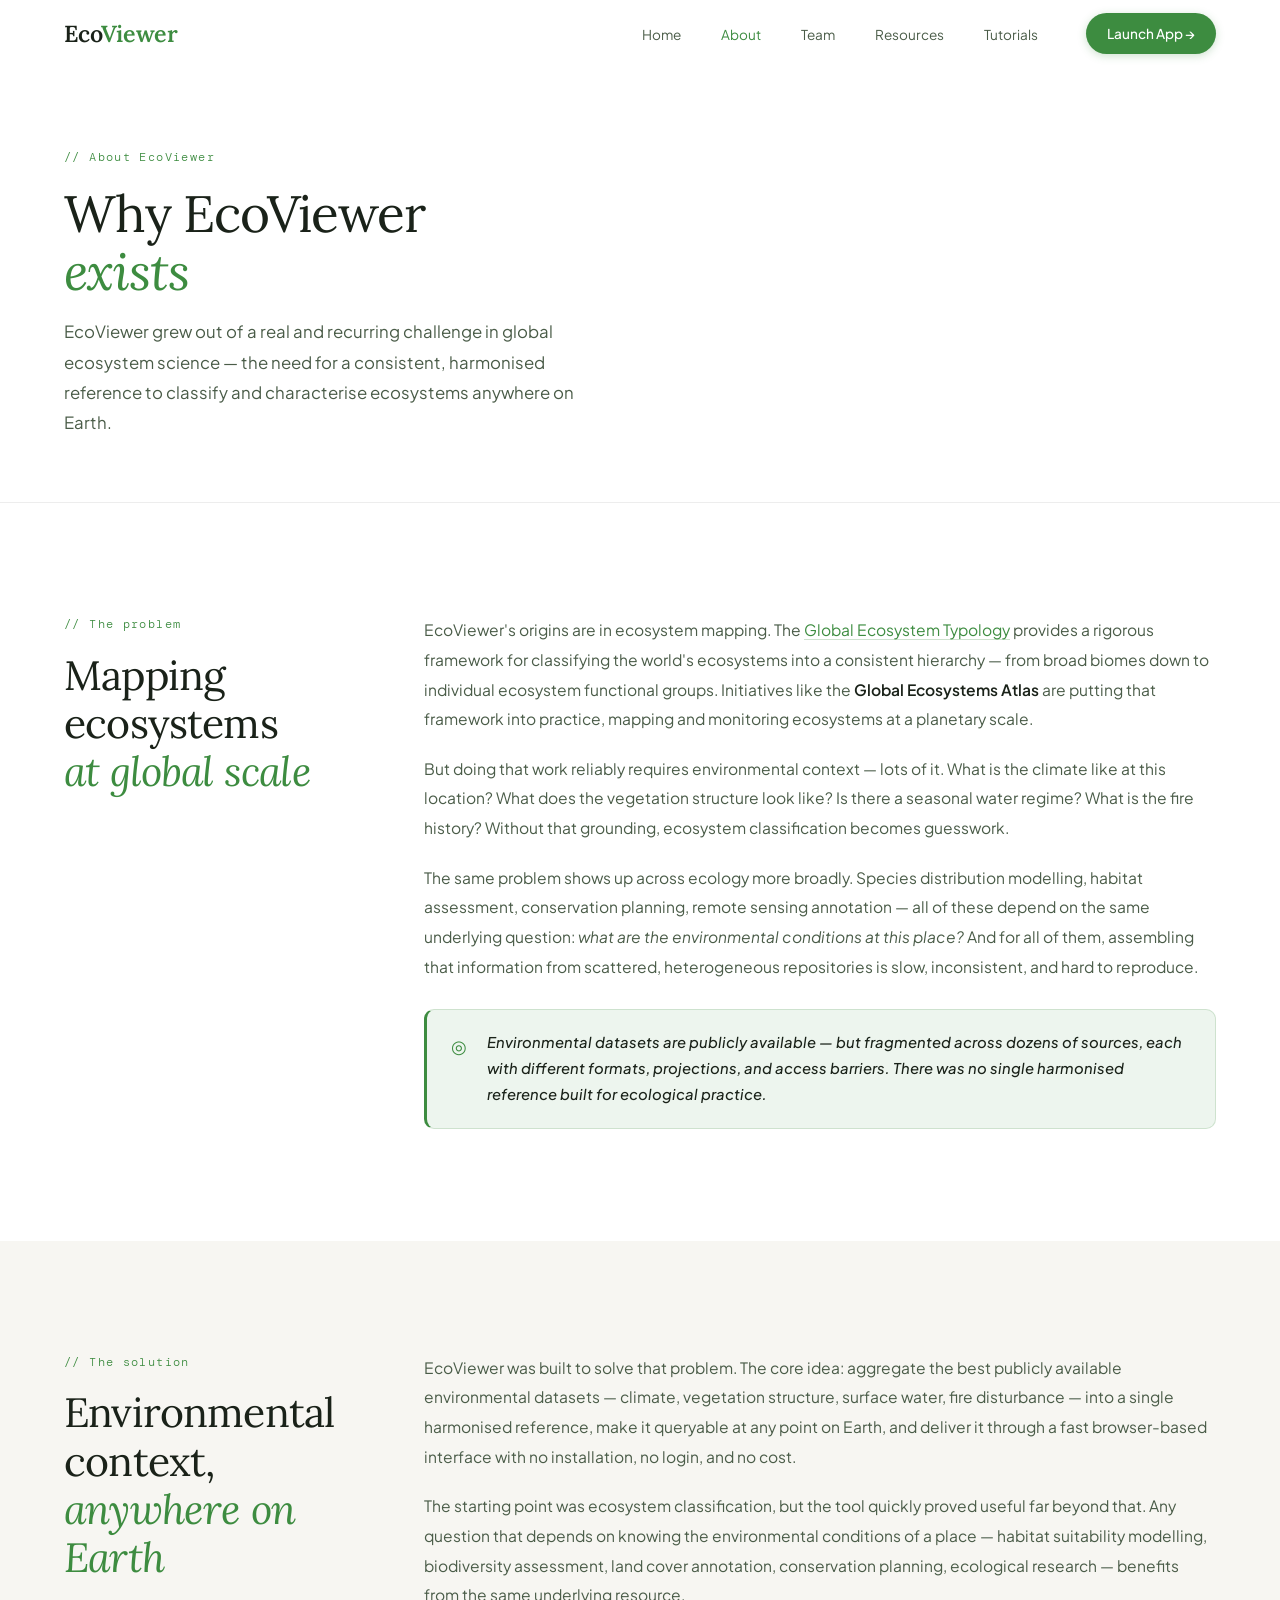
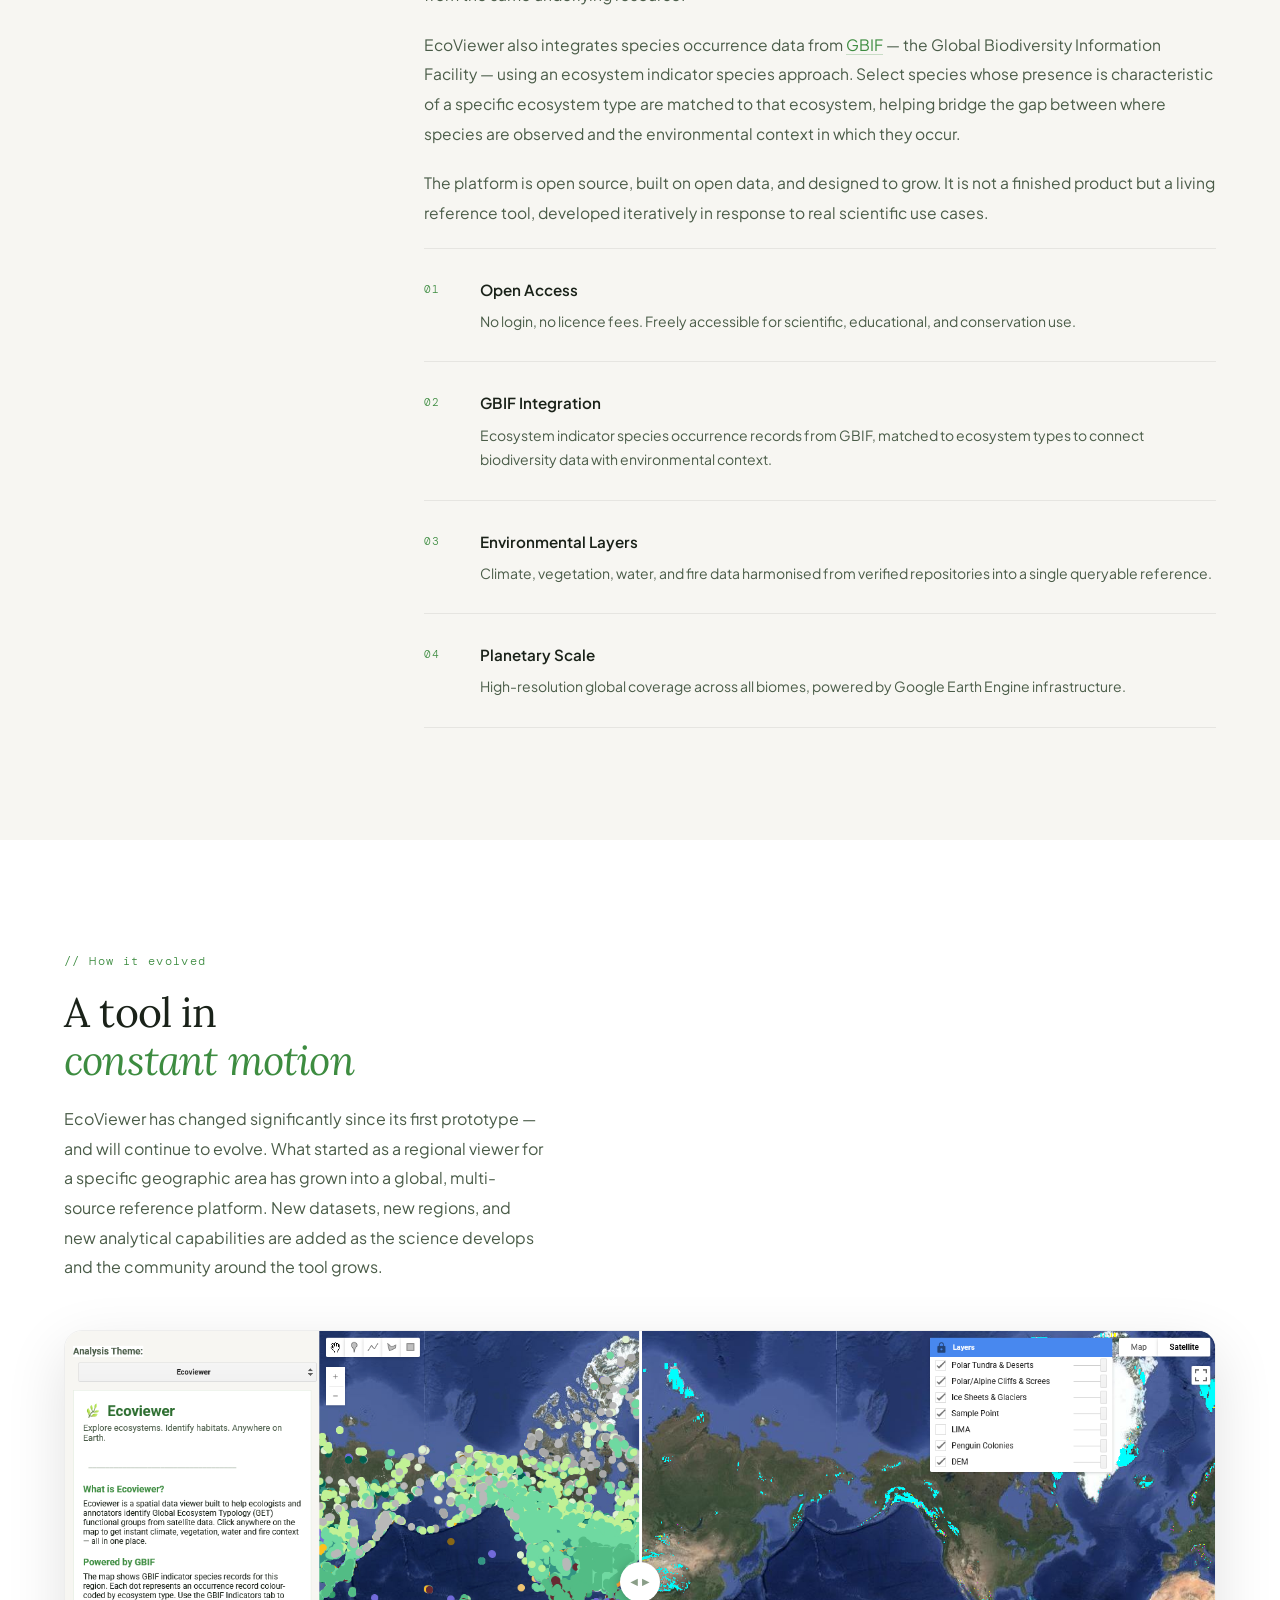
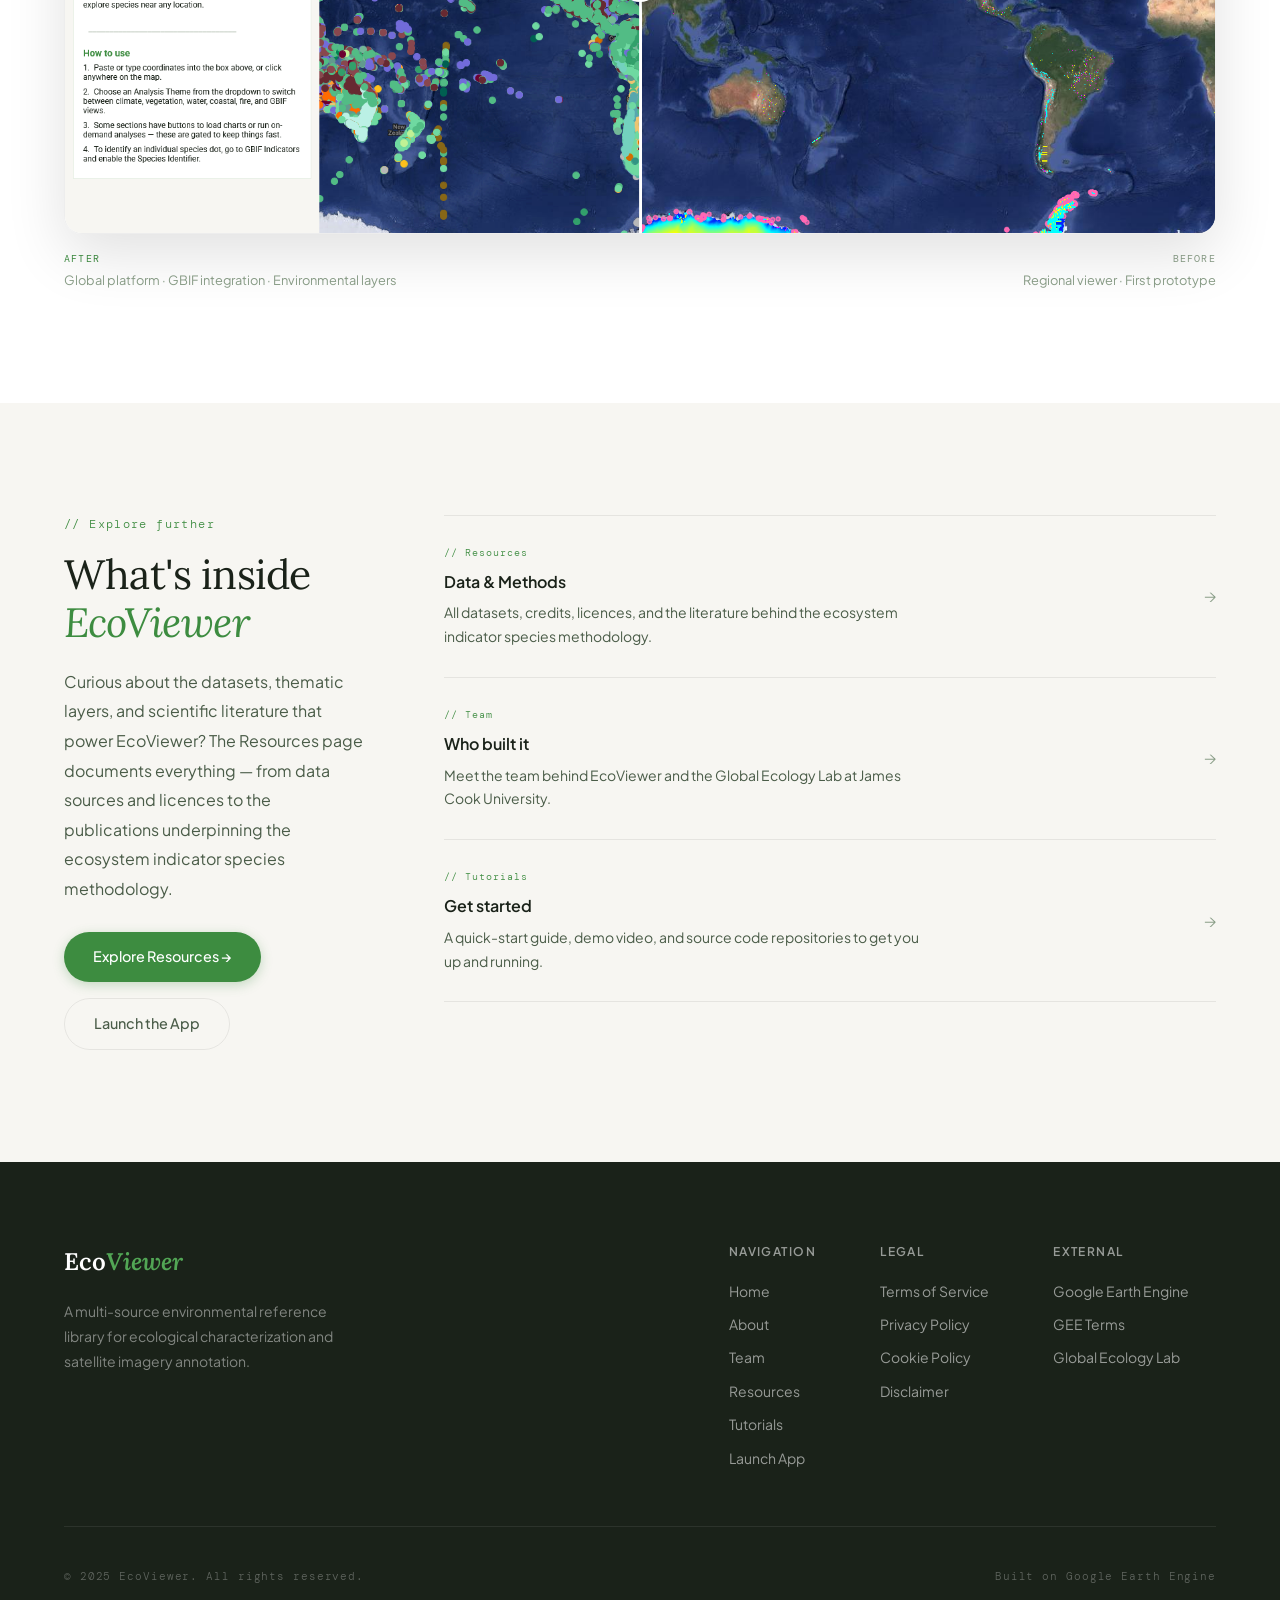
==== about/index.html @ db55b9eb "Website v1" ====
<!DOCTYPE html>
<html lang="en">
<head>
  <meta charset="UTF-8" />
  <meta name="viewport" content="width=device-width, initial-scale=1.0" />
  <title>About — EcoViewer</title>
  <link rel="preconnect" href="https://fonts.googleapis.com" />
  <link rel="preconnect" href="https://fonts.gstatic.com" crossorigin />
  <link href="https://fonts.googleapis.com/css2?family=Plus+Jakarta+Sans:ital,wght@0,300;0,400;0,500;0,600;1,400&family=Lora:ital,wght@0,400;0,600;1,400;1,600&family=DM+Mono:wght@300;400&display=swap" rel="stylesheet" />
  <link rel="stylesheet" href="../style.css" />
</head>
<body>

  <nav class="nav" id="nav">
    <a href="../" class="nav-logo">Eco<span>Viewer</span></a>
    <ul class="nav-links">
      <li><a href="../">Home</a></li>
      <li><a href="../about/" class="active">About</a></li>
      <li><a href="../team/">Team</a></li>
      <li><a href="../resources/">Resources</a></li>
      <li><a href="../tutorials/">Tutorials</a></li>
    </ul>
    <a href="../app/" class="nav-cta">Launch App →</a>
    <button class="nav-burger" id="burger" aria-label="Menu">
      <span></span><span></span><span></span>
    </button>
  </nav>

  <!-- PAGE HERO -->
  <section class="page-hero">
    <div class="page-hero-inner">
      <p class="section-tag">// About EcoViewer</p>
      <h1>Why EcoViewer<br /><em>exists</em></h1>
      <p class="lead">
        EcoViewer grew out of a real and recurring challenge in global ecosystem science —
        the need for a consistent, harmonised reference to classify and characterise
        ecosystems anywhere on Earth.
      </p>
    </div>
  </section>

  <!-- THE PROBLEM -->
  <section class="section about-problem">
    <div class="section-inner">
      <div class="about-side">
        <p class="section-tag">// The problem</p>
        <h2 class="section-title">Mapping ecosystems<br /><em>at global scale</em></h2>
      </div>
      <div class="about-body">
        <p class="about-p">
          EcoViewer's origins are in ecosystem mapping. The <a href="https://global-ecosystems.org/" target="_blank" rel="noopener">Global Ecosystem Typology</a> provides a rigorous framework for classifying the world's ecosystems into a consistent hierarchy — from broad biomes down to individual ecosystem functional groups. Initiatives like the <strong>Global Ecosystems Atlas</strong> are putting that framework into practice, mapping and monitoring ecosystems at a planetary scale.
        </p>
        <p class="about-p">
          But doing that work reliably requires environmental context — lots of it. What is the climate like at this location? What does the vegetation structure look like? Is there a seasonal water regime? What is the fire history? Without that grounding, ecosystem classification becomes guesswork.
        </p>
        <p class="about-p">
          The same problem shows up across ecology more broadly. Species distribution modelling, habitat assessment, conservation planning, remote sensing annotation — all of these depend on the same underlying question: <em>what are the environmental conditions at this place?</em> And for all of them, assembling that information from scattered, heterogeneous repositories is slow, inconsistent, and hard to reproduce.
        </p>
        <div class="about-callout">
          <span class="about-callout-icon">◎</span>
          <p>Environmental datasets are publicly available — but fragmented across dozens of sources, each with different formats, projections, and access barriers. There was no single harmonised reference built for ecological practice.</p>
        </div>
      </div>
    </div>
  </section>

  <!-- THE SOLUTION -->
  <section class="section about-solution">
    <div class="section-inner">
      <div class="about-side">
        <p class="section-tag">// The solution</p>
        <h2 class="section-title">Environmental context,<br /><em>anywhere on Earth</em></h2>
      </div>
      <div class="about-body">
        <p class="about-p">
          EcoViewer was built to solve that problem. The core idea: aggregate the best publicly available environmental datasets — climate, vegetation structure, surface water, fire disturbance — into a single harmonised reference, make it queryable at any point on Earth, and deliver it through a fast browser-based interface with no installation, no login, and no cost.
        </p>
        <p class="about-p">
          The starting point was ecosystem classification, but the tool quickly proved useful far beyond that. Any question that depends on knowing the environmental conditions of a place — habitat suitability modelling, biodiversity assessment, land cover annotation, conservation planning, ecological research — benefits from the same underlying resource.
        </p>
        <p class="about-p">
          EcoViewer also integrates species occurrence data from <a href="https://www.gbif.org/" target="_blank" rel="noopener">GBIF</a> — the Global Biodiversity Information Facility — using an ecosystem indicator species approach. Select species whose presence is characteristic of a specific ecosystem type are matched to that ecosystem, helping bridge the gap between where species are observed and the environmental context in which they occur.
        </p>
        <p class="about-p">
          The platform is open source, built on open data, and designed to grow. It is not a finished product but a living reference tool, developed iteratively in response to real scientific use cases.
        </p>
        <div class="about-pillars">
          <div class="pillar-item">
            <span class="pillar-num">01</span>
            <div>
              <h3>Open Access</h3>
              <p>No login, no licence fees. Freely accessible for scientific, educational, and conservation use.</p>
            </div>
          </div>
          <div class="pillar-item">
            <span class="pillar-num">02</span>
            <div>
              <h3>GBIF Integration</h3>
              <p>Ecosystem indicator species occurrence records from GBIF, matched to ecosystem types to connect biodiversity data with environmental context.</p>
            </div>
          </div>
          <div class="pillar-item">
            <span class="pillar-num">03</span>
            <div>
              <h3>Environmental Layers</h3>
              <p>Climate, vegetation, water, and fire data harmonised from verified repositories into a single queryable reference.</p>
            </div>
          </div>
          <div class="pillar-item">
            <span class="pillar-num">04</span>
            <div>
              <h3>Planetary Scale</h3>
              <p>High-resolution global coverage across all biomes, powered by Google Earth Engine infrastructure.</p>
            </div>
          </div>
        </div>
      </div>
    </div>
  </section>

  <!-- EVOLUTION -->
  <section class="section about-evolution">
    <div class="about-evolution-inner">
      <div class="about-evolution-header">
        <p class="section-tag">// How it evolved</p>
        <h2 class="section-title">A tool in<br /><em>constant motion</em></h2>
        <p class="section-body">
          EcoViewer has changed significantly since its first prototype — and will continue
          to evolve. What started as a regional viewer for a specific geographic area has grown
          into a global, multi-source reference platform. New datasets, new regions, and
          new analytical capabilities are added as the science develops and the community
          around the tool grows.
        </p>
      </div>

      <div class="before-after-wrap">
        <div class="before-after-slider" id="baSlider">
          <!-- AFTER is the base layer (full width, left side) -->
          <div class="ba-after">
            <img src="../img/ecoviewer_after.png" alt="EcoViewer — current version" draggable="false" />
          </div>
          <!-- BEFORE clips from the right -->
          <div class="ba-before" id="baBefore">
            <img src="../img/ecoviewer_before.png" alt="EcoViewer — first prototype" draggable="false" />
          </div>
          <div class="ba-handle" id="baHandle">
            <div class="ba-handle-line"></div>
            <div class="ba-handle-circle">
              <span>◀</span><span>▶</span>
            </div>
            <div class="ba-handle-line"></div>
          </div>
        </div>
        <div class="ba-labels">
          <div class="ba-label ba-label--after">
            <span class="ba-label-tag">After</span>
            <p>Global platform · GBIF integration · Environmental layers</p>
          </div>
          <div class="ba-label ba-label--before">
            <span class="ba-label-tag">Before</span>
            <p>Regional viewer · First prototype</p>
          </div>
        </div>
      </div>
    </div>
  </section>

  <!-- WHAT'S NEXT -->
  <section class="section about-next">
    <div class="about-next-inner">
      <div class="about-next-text">
        <p class="section-tag">// Explore further</p>
        <h2 class="section-title">What's inside<br /><em>EcoViewer</em></h2>
        <p class="section-body">
          Curious about the datasets, thematic layers, and scientific literature that
          power EcoViewer? The Resources page documents everything — from data sources
          and licences to the publications underpinning the ecosystem indicator species methodology.
        </p>
        <div class="about-next-links">
          <a href="../resources/" class="btn-primary">Explore Resources →</a>
          <a href="../app/" class="btn-ghost">Launch the App</a>
        </div>
      </div>
      <div class="about-next-cards">
        <a href="../resources/" class="about-next-card">
          <span class="about-next-card-tag">// Resources</span>
          <h3>Data &amp; Methods</h3>
          <p>All datasets, credits, licences, and the literature behind the ecosystem indicator species methodology.</p>
          <span class="about-next-arrow">→</span>
        </a>
        <a href="../team/" class="about-next-card">
          <span class="about-next-card-tag">// Team</span>
          <h3>Who built it</h3>
          <p>Meet the team behind EcoViewer and the Global Ecology Lab at James Cook University.</p>
          <span class="about-next-arrow">→</span>
        </a>
        <a href="../tutorials/" class="about-next-card">
          <span class="about-next-card-tag">// Tutorials</span>
          <h3>Get started</h3>
          <p>A quick-start guide, demo video, and source code repositories to get you up and running.</p>
          <span class="about-next-arrow">→</span>
        </a>
      </div>
    </div>
  </section>

  <!-- FOOTER -->
  <footer class="footer">
    <div class="footer-top">
      <div class="footer-brand">
        <span class="footer-logo">Eco<em>Viewer</em></span>
        <p>A multi-source environmental reference library for ecological characterization and satellite imagery annotation.</p>
      </div>
      <div class="footer-links">
        <div class="footer-col">
          <h4>Navigation</h4>
          <a href="../">Home</a>
          <a href="../about/">About</a>
          <a href="../team/">Team</a>
          <a href="../resources/">Resources</a>
          <a href="../tutorials/">Tutorials</a>
          <a href="../app/">Launch App</a>
        </div>
        <div class="footer-col">
          <h4>Legal</h4>
          <a href="../legal/terms/">Terms of Service</a>
          <a href="../legal/privacy/">Privacy Policy</a>
          <a href="../legal/cookies/">Cookie Policy</a>
          <a href="../legal/disclaimer/">Disclaimer</a>
        </div>
        <div class="footer-col">
          <h4>External</h4>
          <a href="https://earthengine.google.com" target="_blank" rel="noopener">Google Earth Engine</a>
          <a href="https://earthengine.google.com/terms" target="_blank" rel="noopener">GEE Terms</a>
          <a href="https://www.globalecologylab.org/" target="_blank" rel="noopener">Global Ecology Lab</a>
        </div>
      </div>
    </div>
    <div class="footer-bottom">
      <span>© 2025 EcoViewer. All rights reserved.</span>
      <span class="footer-built">Built on Google Earth Engine</span>
    </div>
  </footer>

  <script src="../main.js"></script>
  <script>
    const slider = document.getElementById('baSlider');
    const before = document.getElementById('baBefore');
    const handle = document.getElementById('baHandle');
    const beforeImg = before.querySelector('img');
    let dragging = false;

    function updateSliderWidth() {
      const w = slider.getBoundingClientRect().width;
      beforeImg.style.width = w + 'px';
    }

    function setPosition(x) {
      const rect = slider.getBoundingClientRect();
      let pct = (x - rect.left) / rect.width;
      pct = Math.max(0.02, Math.min(0.98, pct));
      before.style.left = (pct * 100) + '%';
      before.style.width = ((1 - pct) * 100) + '%';
      handle.style.left = (pct * 100) + '%';
    }

    handle.addEventListener('mousedown', e => { dragging = true; e.preventDefault(); });
    window.addEventListener('mousemove', e => { if (dragging) setPosition(e.clientX); });
    window.addEventListener('mouseup', () => { dragging = false; });

    handle.addEventListener('touchstart', e => { dragging = true; e.preventDefault(); }, { passive: false });
    window.addEventListener('touchmove', e => { if (dragging) setPosition(e.touches[0].clientX); }, { passive: false });
    window.addEventListener('touchend', () => { dragging = false; });

    function init() {
      updateSliderWidth();
      const r = slider.getBoundingClientRect();
      setPosition(r.left + r.width * 0.5);
    }

    window.addEventListener('resize', () => { updateSliderWidth(); });
    window.addEventListener('load', init);
    init();
  </script>
</body>
</html>
---- style.css ----
/* ============================================================
   ECOVIEWER — Light Theme Stylesheet
   ============================================================ */

:root {
  --bg:        #f7f6f2;
  --bg2:       #f0ede6;
  --bg3:       #e8e4db;
  --surface:   #ffffff;
  --border:    rgba(90, 140, 70, 0.14);
  --border2:   rgba(0,0,0,0.07);
  --green:     #3d8c40;
  --green2:    #52a655;
  --green3:    #2d6e30;
  --green-dim: rgba(61, 140, 64, 0.09);
  --text:      #1a2219;
  --text2:     #4a5c48;
  --text3:     #8a9e88;
  --accent:    #c8e6b4;
  --mono:      'DM Mono', monospace;
  --serif:     'Lora', serif;
  --sans:      'Plus Jakarta Sans', sans-serif;
  --radius:    10px;
  --radius-lg: 18px;
  --nav-h:     68px;
  --shadow-sm: 0 2px 10px rgba(0,0,0,0.06);
  --shadow-md: 0 6px 32px rgba(0,0,0,0.09);
  --shadow-lg: 0 20px 60px rgba(0,0,0,0.12);
}

*, *::before, *::after { box-sizing: border-box; margin: 0; padding: 0; }
html { scroll-behavior: smooth; font-size: 16px; }
body {
  background: var(--bg);
  color: var(--text);
  font-family: var(--sans);
  font-weight: 300;
  line-height: 1.7;
  overflow-x: hidden;
}
::-webkit-scrollbar { width: 4px; }
::-webkit-scrollbar-track { background: var(--bg2); }
::-webkit-scrollbar-thumb { background: var(--text3); border-radius: 2px; }

/* ============================================================
   NAV
   ============================================================ */
.nav {
  position: fixed;
  top: 0; left: 0; right: 0;
  height: var(--nav-h);
  display: flex;
  align-items: center;
  padding: 0 4rem;
  gap: 3rem;
  z-index: 100;
  transition: background 0.4s, border-color 0.4s, box-shadow 0.4s;
  border-bottom: 1px solid transparent;
}
.nav.scrolled {
  background: rgba(247, 246, 242, 0.94);
  backdrop-filter: blur(14px);
  border-color: var(--border2);
  box-shadow: var(--shadow-sm);
}
.nav-logo {
  font-family: var(--serif);
  font-size: 1.45rem;
  font-weight: 600;
  color: var(--text);
  text-decoration: none;
  letter-spacing: -0.01em;
  flex-shrink: 0;
}
.nav-logo span { color: var(--green); }
.nav-links {
  display: flex;
  list-style: none;
  gap: 2.5rem;
  margin-left: auto;
}
.nav-links a {
  font-family: var(--sans);
  font-size: 0.85rem;
  font-weight: 400;
  color: var(--text2);
  text-decoration: none;
  transition: color 0.2s;
}
.nav-links a:hover, .nav-links a.active { color: var(--green); }
.nav-cta {
  font-family: var(--sans);
  font-size: 0.85rem;
  font-weight: 500;
  color: #fff;
  background: var(--green);
  padding: 0.55rem 1.3rem;
  border-radius: 100px;
  text-decoration: none;
  transition: background 0.2s, transform 0.2s, box-shadow 0.2s;
  flex-shrink: 0;
  box-shadow: 0 2px 8px rgba(61,140,64,0.25);
}
.nav-cta:hover { background: var(--green3); transform: translateY(-1px); }
.nav-burger { display: none; background: none; border: none; cursor: pointer; flex-direction: column; gap: 5px; }
.nav-burger span { display: block; width: 22px; height: 1.5px; background: var(--text); transition: 0.3s; border-radius: 2px; }

/* ============================================================
   HERO
   ============================================================ */
.hero {
  min-height: 92vh;
  display: flex;
  align-items: center;
  justify-content: center;
  padding: 0 4rem;
  padding-top: var(--nav-h);
  position: relative;
  overflow: hidden;
  background: var(--bg);
}
.hero-bg {
  position: absolute;
  inset: 0;
  pointer-events: none;
  overflow: hidden;
}
.hero-blob {
  position: absolute;
  border-radius: 50%;
  filter: blur(100px);
  opacity: 0.45;
}
.b1 {
  width: 700px; height: 700px;
  top: -150px; right: -150px;
  background: radial-gradient(circle, rgba(168,212,148,0.55) 0%, rgba(61,140,64,0.06) 65%, transparent 100%);
}
.b2 {
  width: 500px; height: 500px;
  bottom: -100px; left: 5%;
  background: radial-gradient(circle, rgba(200,230,180,0.35) 0%, transparent 70%);
}
.hero-content {
  max-width: 820px;
  width: 100%;
  position: relative;
  z-index: 2;
  text-align: center;
  animation: fadeUp 0.9s ease both;
}
.hero-eyebrow {
  font-family: var(--mono);
  font-size: 0.72rem;
  color: var(--green);
  letter-spacing: 0.14em;
  text-transform: uppercase;
  display: flex;
  align-items: center;
  justify-content: center;
  gap: 0.75rem;
  margin-bottom: 1.75rem;
}
.dot {
  width: 7px; height: 7px;
  border-radius: 50%;
  background: var(--green);
  animation: pulse 2s ease-in-out infinite;
}
.hero-title {
  font-family: var(--serif);
  font-size: clamp(3.2rem, 6.5vw, 6.5rem);
  font-weight: 400;
  line-height: 1.08;
  color: var(--text);
  margin-bottom: 1.75rem;
  letter-spacing: -0.03em;
}
.hero-title em {
  font-style: italic;
  color: var(--green);
}
.hero-sub {
  font-size: 1.1rem;
  color: var(--text2);
  font-weight: 400;
  line-height: 1.8;
  max-width: 560px;
  margin: 0 auto 2.5rem;
}
.hero-actions {
  display: flex;
  gap: 1rem;
  flex-wrap: wrap;
  justify-content: center;
}

.hero-scroll {
  position: absolute;
  bottom: 2.5rem;
  left: 4rem;
  font-family: var(--mono);
  font-size: 0.65rem;
  color: var(--text3);
  letter-spacing: 0.15em;
  text-transform: uppercase;
  display: flex;
  align-items: center;
  gap: 1rem;
}
.scroll-line {
  display: block;
  width: 40px;
  height: 1px;
  background: var(--text3);
}

/* ============================================================
   BUTTONS
   ============================================================ */
.btn-primary {
  font-family: var(--sans);
  font-size: 0.9rem;
  font-weight: 500;
  color: #fff;
  background: var(--green);
  padding: 0.8rem 1.8rem;
  border-radius: 100px;
  text-decoration: none;
  transition: background 0.2s, transform 0.2s, box-shadow 0.2s;
  display: inline-block;
  box-shadow: 0 3px 12px rgba(61,140,64,0.28);
}
.btn-primary:hover { background: var(--green3); transform: translateY(-2px); box-shadow: 0 6px 20px rgba(61,140,64,0.35); }
.btn-primary.large { padding: 1rem 2.4rem; font-size: 1rem; }

.btn-ghost {
  font-family: var(--sans);
  font-size: 0.9rem;
  font-weight: 500;
  color: var(--text2);
  background: transparent;
  border: 1.5px solid var(--border2);
  padding: 0.8rem 1.8rem;
  border-radius: 100px;
  text-decoration: none;
  transition: border-color 0.2s, color 0.2s, background 0.2s;
  display: inline-block;
}
.btn-ghost:hover { border-color: var(--green); color: var(--green); background: var(--green-dim); }

.link-arrow {
  font-family: var(--sans);
  font-size: 0.9rem;
  font-weight: 500;
  color: var(--green);
  text-decoration: none;
  display: inline-flex;
  align-items: center;
  gap: 0.4rem;
  margin-top: 1.5rem;
  transition: gap 0.2s;
}
.link-arrow:hover { gap: 0.7rem; }

/* ============================================================
   STATS BAR
   ============================================================ */
.stats-bar {
  display: flex;
  align-items: center;
  justify-content: center;
  border-top: 1px solid var(--border2);
  border-bottom: 1px solid var(--border2);
  background: var(--surface);
  padding: 2rem 4rem;
  flex-wrap: wrap;
  box-shadow: var(--shadow-sm);
}
.stat {
  display: flex;
  flex-direction: column;
  align-items: center;
  padding: 0 4rem;
  gap: 0.25rem;
}
.stat-num {
  font-family: var(--serif);
  font-size: 1.85rem;
  font-weight: 600;
  color: var(--green);
  line-height: 1;
}
.stat-label {
  font-family: var(--mono);
  font-size: 0.63rem;
  color: var(--text3);
  letter-spacing: 0.15em;
  text-transform: uppercase;
}
.stat-div { width: 1px; height: 36px; background: var(--border2); }

/* ============================================================
   SECTIONS
   ============================================================ */
.section { padding: 7rem 4rem; }
.section-inner {
  display: flex;
  gap: 5rem;
  max-width: 1200px;
  margin: 0 auto;
  align-items: flex-start;
}
.section-inner.centered {
  flex-direction: column;
  align-items: center;
  text-align: center;
}
.section-tag {
  font-family: var(--mono);
  font-size: 0.72rem;
  color: var(--green);
  letter-spacing: 0.12em;
  margin-bottom: 1rem;
}
.section-title {
  font-family: var(--serif);
  font-size: clamp(2.1rem, 3.2vw, 3.2rem);
  font-weight: 400;
  line-height: 1.18;
  color: var(--text);
  margin-bottom: 1.25rem;
  letter-spacing: -0.02em;
}
.section-title em { font-style: italic; color: var(--green); }
.section-body {
  font-size: 1rem;
  color: var(--text2);
  font-weight: 400;
  line-height: 1.85;
  max-width: 480px;
}

/* ============================================================
   WHAT SECTION
   ============================================================ */
.what { background: var(--surface); }
.what-text {
  flex: 1;
  min-width: 280px;
  position: sticky;
  top: calc(var(--nav-h) + 2rem);
}
.what-cards {
  flex: 1.2;
  display: grid;
  grid-template-columns: 1fr 1fr;
  gap: 1.25rem;
}
.feature-card {
  background: var(--bg);
  border: 1px solid var(--border2);
  border-radius: var(--radius-lg);
  padding: 1.75rem;
  transition: box-shadow 0.3s, transform 0.3s, border-color 0.3s;
}
.feature-card:hover {
  box-shadow: var(--shadow-md);
  transform: translateY(-3px);
  border-color: rgba(61,140,64,0.2);
}
.card-icon { font-size: 1.5rem; color: var(--green); margin-bottom: 1rem; line-height: 1; }
.feature-card h3 { font-family: var(--sans); font-size: 0.95rem; font-weight: 600; color: var(--text); margin-bottom: 0.5rem; }
.feature-card p { font-size: 0.875rem; color: var(--text2); line-height: 1.75; font-weight: 400; }

/* ============================================================
   PREVIEW SECTION
   ============================================================ */
.preview {
  display: flex;
  gap: 5rem;
  align-items: flex-start;
  background: var(--bg);
  padding: 7rem 4rem;
}
.preview-label {
  flex: 0 0 300px;
  position: sticky;
  top: calc(var(--nav-h) + 2rem);
}
.preview-frame {
  flex: 1;
  border-radius: var(--radius-lg);
  overflow: hidden;
  border: 1px solid var(--border2);
  box-shadow: var(--shadow-lg);
}
.frame-bar {
  background: var(--bg3);
  padding: 0.75rem 1.25rem;
  display: flex;
  align-items: center;
  gap: 0.5rem;
  border-bottom: 1px solid var(--border2);
}
.fb { width: 11px; height: 11px; border-radius: 50%; }
.fb.r { background: #ff5f56; }
.fb.y { background: #ffbd2e; }
.fb.g { background: #27c93f; }
.frame-url {
  font-family: var(--mono);
  font-size: 0.72rem;
  color: var(--text3);
  margin-left: 0.75rem;
  letter-spacing: 0.04em;
}
.frame-content { height: 450px; background: var(--bg3); }
.frame-content iframe { width: 100%; height: 100%; border: none; display: block; }

/* ============================================================
   USE CASES
   ============================================================ */
.usecases { background: var(--surface); }
.usecase-grid {
  display: grid;
  grid-template-columns: repeat(3, 1fr);
  gap: 1.5rem;
  max-width: 1200px;
  margin: 3.5rem auto 0;
}
.usecase-card {
  background: var(--bg);
  border: 1px solid var(--border2);
  border-radius: var(--radius-lg);
  padding: 2.5rem 2rem;
  transition: box-shadow 0.3s, transform 0.3s;
}
.usecase-card:hover { box-shadow: var(--shadow-md); transform: translateY(-4px); }
.uc-num { font-family: var(--mono); font-size: 0.72rem; color: var(--green); letter-spacing: 0.1em; display: block; margin-bottom: 1.25rem; }
.usecase-card h3 { font-family: var(--sans); font-size: 1.1rem; font-weight: 600; color: var(--text); margin-bottom: 0.75rem; }
.usecase-card p { font-size: 0.9rem; color: var(--text2); font-weight: 400; line-height: 1.8; }

/* ============================================================
   CTA BAND
   ============================================================ */
.cta-band {
  position: relative;
  padding: 7rem 4rem;
  display: flex;
  align-items: center;
  justify-content: center;
  overflow: hidden;
  background: var(--green3);
}
.cta-bg {
  position: absolute;
  inset: 0;
  background:
    radial-gradient(ellipse at 20% 50%, rgba(255,255,255,0.06) 0%, transparent 60%),
    radial-gradient(ellipse at 80% 50%, rgba(0,0,0,0.15) 0%, transparent 60%);
  pointer-events: none;
}
.cta-inner { position: relative; z-index: 2; text-align: center; }
.cta-inner h2 {
  font-family: var(--serif);
  font-size: clamp(2.5rem, 4vw, 4rem);
  font-weight: 400;
  color: #fff;
  line-height: 1.2;
  margin-bottom: 2.5rem;
  letter-spacing: -0.02em;
}
.cta-inner h2 em { font-style: italic; color: var(--accent); }
.cta-band .btn-primary { background: #fff; color: var(--green3); box-shadow: 0 4px 20px rgba(0,0,0,0.2); }
.cta-band .btn-primary:hover { background: var(--accent); color: var(--green3); transform: translateY(-2px); }

/* ============================================================
   FOOTER
   ============================================================ */
.footer { background: var(--text); padding: 5rem 4rem 2.5rem; }
.footer-top {
  display: flex;
  gap: 5rem;
  max-width: 1200px;
  margin: 0 auto;
  padding-bottom: 3.5rem;
  border-bottom: 1px solid rgba(255,255,255,0.08);
}
.footer-brand { flex: 1.2; }
.footer-logo { font-family: var(--serif); font-size: 1.5rem; font-weight: 600; color: #fff; display: block; margin-bottom: 1rem; }
.footer-logo em { font-style: italic; color: var(--green2); }
.footer-brand p { font-size: 0.875rem; color: rgba(255,255,255,0.45); line-height: 1.8; max-width: 300px; font-weight: 400; }
.footer-links { display: flex; gap: 4rem; flex: 1; }
.footer-col { display: flex; flex-direction: column; gap: 0.6rem; }
.footer-col h4 { font-family: var(--sans); font-size: 0.75rem; font-weight: 600; color: rgba(255,255,255,0.55); letter-spacing: 0.12em; text-transform: uppercase; margin-bottom: 0.5rem; }
.footer-col a { font-family: var(--sans); font-size: 0.875rem; font-weight: 400; color: rgba(255,255,255,0.55); text-decoration: none; transition: color 0.2s; }
.footer-col a:hover { color: var(--green2); }
.footer-bottom { display: flex; justify-content: space-between; align-items: center; max-width: 1200px; margin: 2.5rem auto 0; flex-wrap: wrap; gap: 1rem; }
.footer-bottom span { font-family: var(--mono); font-size: 0.7rem; color: rgba(255,255,255,0.3); letter-spacing: 0.08em; }

/* ============================================================
   PAGE HERO (inner pages)
   ============================================================ */
.page-hero { padding: calc(var(--nav-h) + 5rem) 4rem 4rem; border-bottom: 1px solid var(--border2); background: var(--surface); position: relative; overflow: hidden; }
.page-hero-inner { max-width: 1200px; margin: 0 auto; }
.page-hero p.section-tag { margin-bottom: 1rem; }
.page-hero h1 { font-family: var(--serif); font-size: clamp(2.5rem, 4vw, 4rem); font-weight: 400; color: var(--text); line-height: 1.15; margin-bottom: 1rem; letter-spacing: -0.02em; }
.page-hero h1 em { font-style: italic; color: var(--green); }
.page-hero .lead { font-size: 1.05rem; color: var(--text2); max-width: 560px; line-height: 1.8; font-weight: 400; }

/* ============================================================
   ANIMATIONS
   ============================================================ */
@keyframes fadeUp {
  from { opacity: 0; transform: translateY(28px); }
  to   { opacity: 1; transform: translateY(0); }
}
@keyframes pulse {
  0%, 100% { opacity: 1; transform: scale(1); }
  50%       { opacity: 0.5; transform: scale(0.75); }
}

/* ============================================================
   RESPONSIVE
   ============================================================ */
@media (max-width: 1024px) {
  .hero { padding: 8rem 2rem 4rem; }
  .hero-content { max-width: 100%; }
  .hero-scroll { display: none; }
  .section-inner { flex-direction: column; gap: 3rem; }
  .what-cards { grid-template-columns: 1fr; }
  .preview { flex-direction: column; padding: 5rem 2rem; }
  .preview-label { position: static; flex: none; }
  .usecase-grid { grid-template-columns: 1fr; }
  .nav { padding: 0 2rem; }
  .nav-links { display: none; }
  .nav-cta { display: none; }
  .nav-burger { display: flex; margin-left: auto; }
  .stats-bar { flex-wrap: wrap; }
  .stat { padding: 1rem 2rem; }
  .stat-div { display: none; }
  .section { padding: 5rem 2rem; }
  .footer { padding: 4rem 2rem 2rem; }
  .footer-top { flex-direction: column; gap: 3rem; }
  .page-hero { padding: calc(var(--nav-h) + 3rem) 2rem 3rem; }
}
@media (max-width: 600px) {
  .footer-links { gap: 2rem; flex-wrap: wrap; }
  .what-cards { grid-template-columns: 1fr; }
}

/* ============================================================
   GLOBE (hero visual)


/* ============================================================
   ABOUT PAGE
   ============================================================ */

/* Project description */
.about-project { background: var(--bg); }
.about-project-inner {
  max-width: 1200px;
  margin: 0 auto;
  display: flex;
  gap: 5rem;
  align-items: flex-start;
}
.about-text-block {
  flex: 1;
  position: sticky;
  top: calc(var(--nav-h) + 2rem);
}
.about-pillars {
  flex: 1;
  display: flex;
  flex-direction: column;
  gap: 0;
}
.pillar-item {
  display: flex;
  gap: 1.5rem;
  align-items: flex-start;
  padding: 1.75rem 0;
  border-bottom: 1px solid var(--border2);
}
.pillar-item:first-child { border-top: 1px solid var(--border2); }
.pillar-num {
  font-family: var(--mono);
  font-size: 0.68rem;
  color: var(--green);
  letter-spacing: 0.12em;
  flex-shrink: 0;
  padding-top: 0.2rem;
  min-width: 2rem;
}
.pillar-item h3 {
  font-family: var(--sans);
  font-size: 0.95rem;
  font-weight: 600;
  color: var(--text);
  margin-bottom: 0.4rem;
}
.pillar-item p {
  font-size: 0.875rem;
  color: var(--text2);
  font-weight: 400;
  line-height: 1.75;
}

/* Team */
.team { background: var(--surface); }
.team-grid {
  display: grid;
  grid-template-columns: repeat(2, 1fr);
  gap: 1.5rem;
  max-width: 1200px;
  margin: 3.5rem auto 0;
}
.team-card {
  background: var(--bg);
  border: 1px solid var(--border2);
  border-radius: var(--radius-lg);
  padding: 2rem;
  display: flex;
  gap: 1.5rem;
  align-items: flex-start;
  transition: box-shadow 0.3s, transform 0.3s;
}
.team-card:hover {
  box-shadow: var(--shadow-md);
  transform: translateY(-3px);
}
.team-avatar {
  width: 52px;
  height: 52px;
  border-radius: 50%;
  background: var(--green-mid);
  border: 2px solid rgba(61,140,64,0.2);
  display: flex;
  align-items: center;
  justify-content: center;
  flex-shrink: 0;
}
.team-avatar span {
  font-family: var(--mono);
  font-size: 0.75rem;
  font-weight: 400;
  color: var(--green3);
  letter-spacing: 0.05em;
}
.team-info { flex: 1; min-width: 0; }
.team-info h3 {
  font-family: var(--sans);
  font-size: 1rem;
  font-weight: 600;
  color: var(--text);
  margin-bottom: 0.2rem;
}
.team-role {
  font-family: var(--mono);
  font-size: 0.68rem;
  color: var(--green);
  letter-spacing: 0.1em;
  text-transform: uppercase;
  margin-bottom: 0.75rem;
}
.team-bio {
  font-size: 0.875rem;
  color: var(--text2);
  font-weight: 400;
  line-height: 1.75;
  margin-bottom: 1rem;
}
.team-links { display: flex; gap: 1rem; flex-wrap: wrap; }
.team-link {
  font-family: var(--mono);
  font-size: 0.7rem;
  color: var(--green);
  text-decoration: none;
  letter-spacing: 0.06em;
  transition: color 0.2s;
}
.team-link:hover { color: var(--green3); }

/* Contributors */
.contributors { background: var(--bg); }
.contributors-grid {
  display: flex;
  flex-wrap: wrap;
  gap: 1rem;
  max-width: 1200px;
  margin: 0 auto;
  justify-content: center;
}
.contributor-card {
  background: var(--surface);
  border: 1px solid var(--border2);
  border-radius: var(--radius-lg);
  padding: 1.5rem 1.25rem;
  display: flex;
  flex-direction: column;
  align-items: center;
  gap: 0.5rem;
  width: 160px;
  text-align: center;
  transition: box-shadow 0.3s, transform 0.3s;
}
.contributor-card:hover {
  box-shadow: var(--shadow-md);
  transform: translateY(-3px);
}
.contributor-card--ghost {
  border-style: dashed;
  background: transparent;
}
.contributor-avatar {
  width: 42px; height: 42px;
  border-radius: 50%;
  background: var(--green-mid);
  display: flex;
  align-items: center;
  justify-content: center;
}
.contributor-avatar span {
  font-family: var(--mono);
  font-size: 0.68rem;
  color: var(--green3);
  letter-spacing: 0.04em;
}
.contributor-avatar--plus {
  background: var(--border2);
}
.contributor-avatar--plus span {
  font-size: 1.1rem;
  color: var(--text3);
}
.contributor-name {
  font-family: var(--sans);
  font-size: 0.82rem;
  font-weight: 500;
  color: var(--text);
}
.contributor-detail {
  font-family: var(--mono);
  font-size: 0.65rem;
  color: var(--text3);
  letter-spacing: 0.06em;
}
.contributor-detail a {
  color: var(--green);
  text-decoration: none;
}
.contributor-detail a:hover { color: var(--green3); }

/* About responsive */
@media (max-width: 1024px) {
  .about-project-inner { flex-direction: column; gap: 3rem; }
  .about-text-block { position: static; }
  .team-grid { grid-template-columns: 1fr; }
}
@media (max-width: 600px) {
  .team-card { flex-direction: column; }
  .contributors-grid { gap: 0.75rem; }
  .contributor-card { width: 140px; }
}

/* ============================================================
   LEGAL PAGES
   ============================================================ */
.legal-body { background: var(--bg); }
.legal-inner {
  max-width: 760px;
  margin: 0 auto;
}
.legal-block {
  padding: 2.5rem 0;
  border-bottom: 1px solid var(--border2);
}
.legal-block:last-child { border-bottom: none; }
.legal-block h2 {
  font-family: var(--sans);
  font-size: 1rem;
  font-weight: 600;
  color: var(--text);
  margin-bottom: 0.9rem;
}
.legal-block p {
  font-size: 0.925rem;
  color: var(--text2);
  font-weight: 400;
  line-height: 1.85;
  margin-bottom: 0.75rem;
}
.legal-block p:last-child { margin-bottom: 0; }
.legal-block ul {
  margin: 0.75rem 0 0.75rem 1.25rem;
  display: flex;
  flex-direction: column;
  gap: 0.5rem;
}
.legal-block ul li {
  font-size: 0.925rem;
  color: var(--text2);
  font-weight: 400;
  line-height: 1.75;
}
.legal-block a {
  color: var(--green);
  text-decoration: none;
  border-bottom: 1px solid rgba(61,140,64,0.25);
  transition: border-color 0.2s, color 0.2s;
}
.legal-block a:hover {
  color: var(--green3);
  border-color: var(--green3);
}

/* ============================================================
   APP PAGE
   ============================================================ */
.app-page body { overflow: hidden; }

.app-nav {
  position: fixed;
  top: 0; left: 0; right: 0;
  height: var(--nav-h);
  display: flex;
  align-items: center;
  padding: 0 2rem;
  gap: 2rem;
  z-index: 100;
  background: rgba(247, 246, 242, 0.96);
  backdrop-filter: blur(14px);
  border-bottom: 1px solid var(--border2);
  box-shadow: var(--shadow-sm);
}
.app-nav .nav-logo {
  font-family: var(--serif);
  font-size: 1.3rem;
  font-weight: 600;
  color: var(--text);
  text-decoration: none;
  flex-shrink: 0;
}
.app-nav .nav-logo span { color: var(--green); }
.app-nav-links {
  display: flex;
  list-style: none;
  gap: 2rem;
  margin-left: auto;
}
.app-nav-links a {
  font-family: var(--sans);
  font-size: 0.85rem;
  font-weight: 400;
  color: var(--text2);
  text-decoration: none;
  transition: color 0.2s;
}
.app-nav-links a:hover { color: var(--green); }
.app-nav-links a.active { color: var(--green); }
.app-nav-open {
  font-family: var(--mono);
  font-size: 0.68rem;
  color: var(--text3);
  text-decoration: none;
  letter-spacing: 0.08em;
  flex-shrink: 0;
  transition: color 0.2s;
}
.app-nav-open:hover { color: var(--green); }
.app-frame {
  position: fixed;
  top: var(--nav-h);
  left: 0; right: 0; bottom: 0;
}
.app-frame iframe {
  width: 100%;
  height: 100%;
  border: none;
  display: block;
}

@media (max-width: 768px) {
  .app-nav-links { display: none; }
  .app-nav-open { margin-left: auto; }
}

/* ============================================================
   RESOURCES PAGE
   ============================================================ */

/* Structure section */
.res-structure { background: var(--surface); }
.res-structure-text {
  flex: 0 0 320px;
  position: sticky;
  top: calc(var(--nav-h) + 2rem);
}
.res-tabs {
  flex: 1;
  display: flex;
  flex-direction: column;
  gap: 0;
}
.res-tab {
  padding: 1.75rem 0;
  border-bottom: 1px solid var(--border2);
}
.res-tab:first-child { border-top: 1px solid var(--border2); }
.res-tab-header {
  display: flex;
  align-items: baseline;
  gap: 1rem;
  margin-bottom: 0.6rem;
}
.res-tab-num {
  font-family: var(--mono);
  font-size: 0.68rem;
  color: var(--green);
  letter-spacing: 0.12em;
  flex-shrink: 0;
}
.res-tab h3 {
  font-family: var(--sans);
  font-size: 1rem;
  font-weight: 600;
  color: var(--text);
}
.res-tab p {
  font-size: 0.9rem;
  color: var(--text2);
  font-weight: 400;
  line-height: 1.8;
  margin-bottom: 0.9rem;
}
.res-tab-tags {
  display: flex;
  flex-wrap: wrap;
  gap: 0.4rem;
}
.res-tab-tags span {
  font-family: var(--mono);
  font-size: 0.62rem;
  color: var(--green3);
  background: var(--green-dim);
  border: 1px solid rgba(61,140,64,0.15);
  padding: 0.2rem 0.65rem;
  border-radius: 100px;
  letter-spacing: 0.06em;
}

/* Datasets & Literature shared */
.res-datasets { background: var(--bg); }
.res-literature { background: var(--surface); }

.res-table-wrap {
  max-width: 1200px;
  margin: 0 auto;
}
.res-section-header {
  max-width: 560px;
  margin-bottom: 3rem;
}
.data-table-container {
  width: 100%;
  overflow-x: auto;
  border-radius: var(--radius-lg);
  border: 1px solid var(--border2);
  box-shadow: var(--shadow-sm);
}
.data-table {
  width: 100%;
  border-collapse: collapse;
  font-family: var(--sans);
  font-size: 0.875rem;
  background: var(--surface);
}
.data-table thead tr {
  background: var(--bg2);
  border-bottom: 1px solid var(--border2);
}
.data-table th {
  padding: 0.9rem 1.25rem;
  font-size: 0.7rem;
  font-weight: 600;
  color: var(--text3);
  letter-spacing: 0.1em;
  text-transform: uppercase;
  text-align: left;
  white-space: nowrap;
}
.data-table tbody tr {
  border-bottom: 1px solid var(--border2);
  transition: background 0.15s;
}
.data-table tbody tr:last-child { border-bottom: none; }
.data-table tbody tr:hover { background: var(--bg); }
.data-table td {
  padding: 1rem 1.25rem;
  color: var(--text2);
  font-weight: 400;
  line-height: 1.65;
  vertical-align: top;
}
.data-table td em {
  font-style: italic;
  color: var(--text2);
}
.td-name {
  font-weight: 500;
  color: var(--text) !important;
  white-space: nowrap;
}
.td-sub {
  display: block;
  font-family: var(--mono);
  font-size: 0.65rem;
  font-weight: 400;
  color: var(--text3);
  letter-spacing: 0.06em;
  margin-top: 0.2rem;
}
.td-badge {
  font-family: var(--mono);
  font-size: 0.62rem;
  color: var(--green3);
  background: var(--green-dim);
  border: 1px solid rgba(61,140,64,0.15);
  padding: 0.2rem 0.6rem;
  border-radius: 100px;
  letter-spacing: 0.06em;
  white-space: nowrap;
}
.td-links {
  white-space: nowrap;
}
.td-links a {
  font-family: var(--mono);
  font-size: 0.7rem;
  color: var(--green);
  text-decoration: none;
  letter-spacing: 0.04em;
  margin-right: 0.75rem;
  transition: color 0.2s;
}
.td-links a:hover { color: var(--green3); }
.td-links a.td-placeholder { color: var(--text3); }
.res-note {
  margin-top: 1.5rem;
  font-size: 0.85rem;
  color: var(--text3);
  font-weight: 400;
  line-height: 1.75;
}
.res-note a {
  color: var(--green);
  text-decoration: none;
}
.res-note a:hover { color: var(--green3); }

/* Resources responsive */
@media (max-width: 1024px) {
  .res-structure-text { position: static; flex: none; }
  .data-table th, .data-table td { padding: 0.75rem 1rem; }
}

/* ============================================================
   PREVIEW INNER WRAPPER (max-width constraint)
   ============================================================ */
.preview-inner {
  max-width: 1200px;
  margin: 0 auto;
  display: flex;
  gap: 5rem;
  align-items: flex-start;
  width: 100%;
}

@media (max-width: 1024px) {
  .preview-inner { flex-direction: column; }
}

/* ============================================================
   TUTORIALS PAGE
   ============================================================ */

/* Quick start */
.tut-quickstart { background: var(--surface); }
.tut-qs-text {
  flex: 0 0 300px;
  position: sticky;
  top: calc(var(--nav-h) + 2rem);
}
.tut-steps {
  flex: 1;
  display: flex;
  flex-direction: column;
  gap: 0;
}
.tutorial-step {
  display: flex;
  gap: 1.5rem;
  align-items: flex-start;
  padding: 1.75rem 0;
  border-bottom: 1px solid var(--border2);
}
.tutorial-step:first-child { border-top: 1px solid var(--border2); }
.tut-step-num {
  font-family: var(--mono);
  font-size: 0.68rem;
  color: var(--green);
  letter-spacing: 0.12em;
  flex-shrink: 0;
  padding-top: 0.2rem;
  min-width: 2rem;
}
.tutorial-step h3 {
  font-family: var(--sans);
  font-size: 0.95rem;
  font-weight: 600;
  color: var(--text);
  margin-bottom: 0.4rem;
}
.tutorial-step p {
  font-size: 0.875rem;
  color: var(--text2);
  font-weight: 400;
  line-height: 1.75;
}

/* Video */
.tut-video { background: var(--bg); }
.tut-video-inner {
  max-width: 1200px;
  margin: 0 auto;
  display: flex;
  gap: 5rem;
  align-items: flex-start;
}
.tut-video-label {
  flex: 0 0 280px;
  position: sticky;
  top: calc(var(--nav-h) + 2rem);
}
.tut-video-frame {
  flex: 1;
  border-radius: var(--radius-lg);
  overflow: hidden;
  border: 1px solid var(--border2);
  box-shadow: var(--shadow-md);
  aspect-ratio: 16 / 9;
  background: var(--bg3);
}
.tut-video-frame iframe {
  width: 100%;
  height: 100%;
  border: none;
  display: block;
}
.tut-video-placeholder {
  width: 100%;
  height: 100%;
  display: flex;
  flex-direction: column;
  align-items: center;
  justify-content: center;
  gap: 0.75rem;
  background: var(--bg2);
  min-height: 320px;
}
.tut-video-icon {
  font-size: 2.5rem;
  color: var(--green);
  opacity: 0.5;
}
.tut-video-placeholder p {
  font-family: var(--sans);
  font-size: 1rem;
  font-weight: 500;
  color: var(--text2);
}
.tut-video-sub {
  font-family: var(--mono);
  font-size: 0.65rem;
  color: var(--text3);
  letter-spacing: 0.06em;
}

/* Repos */
.tut-repos { background: var(--surface); }
.repo-grid {
  display: grid;
  grid-template-columns: repeat(3, 1fr);
  gap: 1.5rem;
  max-width: 1200px;
  margin: 0 auto;
}
.repo-card {
  background: var(--bg);
  border: 1px solid var(--border2);
  border-radius: var(--radius-lg);
  padding: 1.75rem;
  text-decoration: none;
  display: flex;
  flex-direction: column;
  gap: 0.75rem;
  transition: box-shadow 0.3s, transform 0.3s, border-color 0.3s;
}
.repo-card:hover {
  box-shadow: var(--shadow-md);
  transform: translateY(-3px);
  border-color: rgba(61,140,64,0.2);
}
.repo-card-top {
  display: flex;
  align-items: center;
  justify-content: space-between;
}
.repo-icon {
  color: var(--text3);
}
.repo-tag {
  font-family: var(--mono);
  font-size: 0.62rem;
  color: var(--text3);
  background: var(--bg3);
  border: 1px solid var(--border2);
  padding: 0.2rem 0.65rem;
  border-radius: 100px;
  letter-spacing: 0.06em;
}
.repo-card h3 {
  font-family: var(--sans);
  font-size: 1rem;
  font-weight: 600;
  color: var(--text);
}
.repo-card p {
  font-size: 0.875rem;
  color: var(--text2);
  font-weight: 400;
  line-height: 1.75;
  flex: 1;
}
.repo-meta {
  display: flex;
  align-items: center;
  gap: 1.25rem;
  margin-top: 0.5rem;
  font-family: var(--mono);
  font-size: 0.65rem;
  color: var(--text3);
  letter-spacing: 0.05em;
}
.repo-lang {
  display: flex;
  align-items: center;
  gap: 0.4rem;
}
.repo-lang em {
  display: inline-block;
  width: 10px; height: 10px;
  border-radius: 50%;
  font-style: normal;
}

/* FAQ */
.tut-faq { background: var(--bg); }
.faq-text {
  flex: 0 0 280px;
  position: sticky;
  top: calc(var(--nav-h) + 2rem);
}
.faq-list {
  flex: 1;
  display: flex;
  flex-direction: column;
  gap: 0;
}
.faq-item {
  padding: 1.75rem 0;
  border-bottom: 1px solid var(--border2);
}
.faq-item:first-child { border-top: 1px solid var(--border2); }
.faq-item h3 {
  font-family: var(--sans);
  font-size: 0.95rem;
  font-weight: 600;
  color: var(--text);
  margin-bottom: 0.5rem;
}
.faq-item p {
  font-size: 0.875rem;
  color: var(--text2);
  font-weight: 400;
  line-height: 1.8;
}
.faq-item a {
  color: var(--green);
  text-decoration: none;
}
.faq-item a:hover { color: var(--green3); }

/* Tutorials responsive */
@media (max-width: 1024px) {
  .tut-qs-text, .tut-video-label, .faq-text { position: static; flex: none; }
  .tut-video-inner { flex-direction: column; gap: 3rem; }
  .repo-grid { grid-template-columns: 1fr; }
}

/* ============================================================
   ABOUT PAGE (reworked)
   ============================================================ */
.about-problem { background: var(--surface); }
.about-solution { background: var(--bg); }

.about-side {
  flex: 0 0 280px;
  position: sticky;
  top: calc(var(--nav-h) + 2rem);
}
.about-body {
  flex: 1;
  display: flex;
  flex-direction: column;
  gap: 1.25rem;
}
.about-p {
  font-size: 0.975rem;
  color: var(--text2);
  font-weight: 400;
  line-height: 1.9;
}
.about-p a {
  color: var(--green);
  text-decoration: none;
  border-bottom: 1px solid rgba(61,140,64,0.25);
  transition: color 0.2s, border-color 0.2s;
}
.about-p a:hover { color: var(--green3); border-color: var(--green3); }
.about-p strong { color: var(--text); font-weight: 600; }

.about-callout {
  display: flex;
  gap: 1.25rem;
  align-items: flex-start;
  background: var(--green-dim);
  border: 1px solid rgba(61,140,64,0.18);
  border-left: 3px solid var(--green);
  border-radius: var(--radius);
  padding: 1.25rem 1.5rem;
  margin-top: 0.5rem;
}
.about-callout-icon {
  font-size: 1.1rem;
  color: var(--green);
  flex-shrink: 0;
  margin-top: 0.1rem;
}
.about-callout p {
  font-size: 0.925rem;
  color: var(--text);
  font-weight: 500;
  line-height: 1.75;
  font-style: italic;
}

/* What's next section */
.about-next { background: var(--bg); }
.about-next-inner {
  max-width: 1200px;
  margin: 0 auto;
  display: flex;
  gap: 5rem;
  align-items: flex-start;
}
.about-next-text {
  flex: 0 0 300px;
  position: sticky;
  top: calc(var(--nav-h) + 2rem);
}
.about-next-links {
  display: flex;
  gap: 1rem;
  flex-wrap: wrap;
  margin-top: 1.75rem;
}
.about-next-cards {
  flex: 1;
  display: flex;
  flex-direction: column;
  gap: 0;
}
.about-next-card {
  display: flex;
  flex-direction: column;
  gap: 0.4rem;
  padding: 1.75rem 0;
  border-bottom: 1px solid var(--border2);
  text-decoration: none;
  position: relative;
  transition: padding-left 0.25s;
}
.about-next-card:first-child { border-top: 1px solid var(--border2); }
.about-next-card:hover { padding-left: 0.5rem; }
.about-next-card-tag {
  font-family: var(--mono);
  font-size: 0.65rem;
  color: var(--green);
  letter-spacing: 0.1em;
}
.about-next-card h3 {
  font-family: var(--sans);
  font-size: 1rem;
  font-weight: 600;
  color: var(--text);
}
.about-next-card p {
  font-size: 0.875rem;
  color: var(--text2);
  font-weight: 400;
  line-height: 1.7;
  max-width: 480px;
}
.about-next-arrow {
  position: absolute;
  right: 0;
  top: 50%;
  transform: translateY(-50%);
  font-size: 1.1rem;
  color: var(--text3);
  transition: color 0.2s, right 0.25s;
}
.about-next-card:hover .about-next-arrow { color: var(--green); right: -0.25rem; }

/* About responsive */
@media (max-width: 1024px) {
  .about-side { position: static; flex: none; }
  .about-next-text { position: static; flex: none; }
  .about-next-inner { flex-direction: column; gap: 3rem; }
}

/* ============================================================
   TEAM PAGE
   ============================================================ */

/* GEL section */
.gel-section { background: var(--bg); }
.gel-text {
  flex: 1;
  max-width: 460px;
}
.gel-card {
  flex: 1;
  background: var(--surface);
  border: 1px solid var(--border2);
  border-radius: var(--radius-lg);
  padding: 2rem;
  box-shadow: var(--shadow-sm);
}
.gel-logo-block {
  display: flex;
  align-items: center;
  gap: 1rem;
  margin-bottom: 1.25rem;
  padding-bottom: 1.25rem;
  border-bottom: 1px solid var(--border2);
}
.gel-initials {
  width: 48px;
  height: 48px;
  border-radius: var(--radius);
  background: var(--green-mid);
  display: flex;
  align-items: center;
  justify-content: center;
  font-family: var(--serif);
  font-size: 1rem;
  font-weight: 600;
  color: var(--green3);
  flex-shrink: 0;
}
.gel-name {
  font-family: var(--sans);
  font-size: 0.95rem;
  font-weight: 600;
  color: var(--text);
}
.gel-affil {
  font-family: var(--mono);
  font-size: 0.65rem;
  color: var(--text3);
  letter-spacing: 0.06em;
  margin-top: 0.2rem;
}
.gel-desc {
  font-size: 0.875rem;
  color: var(--text2);
  font-weight: 400;
  line-height: 1.8;
  margin-bottom: 1.25rem;
}
.gel-highlights {
  display: flex;
  flex-direction: column;
  gap: 0.65rem;
  border-top: 1px solid var(--border2);
  padding-top: 1.25rem;
}
.gel-highlight-item {
  display: flex;
  gap: 1rem;
  font-size: 0.82rem;
  color: var(--text2);
  font-weight: 400;
  line-height: 1.5;
}
.gel-highlight-label {
  font-family: var(--mono);
  font-size: 0.63rem;
  color: var(--text3);
  letter-spacing: 0.08em;
  text-transform: uppercase;
  flex-shrink: 0;
  min-width: 60px;
  padding-top: 0.1rem;
}

@media (max-width: 1024px) {
  .gel-text { max-width: 100%; }
}

/* GEL logo image */
.gel-logo-img {
  width: 48px;
  height: 48px;
  border-radius: 50%;
  object-fit: cover;
  flex-shrink: 0;
}

/* ============================================================
   RESOURCES PAGE (GBIF / Environmental Layers split)
   ============================================================ */
.res-gbif { background: var(--bg); }
.res-datasets { background: var(--surface); }

.res-tab--featured {
  border: 1px solid rgba(61,140,64,0.18);
  border-radius: var(--radius);
  padding: 1.5rem 1.25rem;
  margin-bottom: 0.5rem;
  border-top: 1px solid rgba(61,140,64,0.18);
}
.res-tab--featured .res-tab-num { color: var(--green3); }

/* Fix table overflow — allow wrapping in all cells */
.td-name { white-space: normal !important; }
.td-links { white-space: normal; }
.data-table td { word-break: break-word; }

/* ============================================================
   ACKNOWLEDGEMENTS (team page)
   ============================================================ */
.ack-section { background: var(--bg); }
.ack-inner {
  max-width: 1200px;
  margin: 0 auto;
  display: flex;
  gap: 5rem;
  align-items: flex-start;
}
.ack-header {
  flex: 0 0 280px;
  position: sticky;
  top: calc(var(--nav-h) + 2rem);
}
.ack-grid {
  flex: 1;
  display: grid;
  grid-template-columns: repeat(3, 1fr);
  gap: 0;
}
.ack-item {
  padding: 1.5rem 1.25rem;
  border-bottom: 1px solid var(--border2);
  border-right: 1px solid var(--border2);
}
.ack-item:nth-child(3n) { border-right: none; }
.ack-item:nth-last-child(-n+3) { border-bottom: none; }
.ack-name {
  font-family: var(--sans);
  font-size: 0.9rem;
  font-weight: 600;
  color: var(--text);
  margin-bottom: 0.25rem;
}
.ack-inst {
  font-family: var(--mono);
  font-size: 0.65rem;
  color: var(--text3);
  letter-spacing: 0.06em;
}

@media (max-width: 1024px) {
  .ack-inner { flex-direction: column; gap: 3rem; }
  .ack-header { position: static; flex: none; }
  .ack-grid { grid-template-columns: repeat(2, 1fr); }
  .ack-item:nth-child(3n) { border-right: 1px solid var(--border2); }
  .ack-item:nth-child(2n) { border-right: none; }
  .ack-item:nth-last-child(-n+3) { border-bottom: 1px solid var(--border2); }
  .ack-item:nth-last-child(-n+2) { border-bottom: none; }
}
@media (max-width: 600px) {
  .ack-grid { grid-template-columns: 1fr; }
  .ack-item { border-right: none !important; }
  .ack-item:last-child { border-bottom: none; }
  .ack-item:nth-last-child(-n+2) { border-bottom: 1px solid var(--border2); }
}

/* Team photo avatars */
.team-avatar--photo {
  background: none;
  border: 2px solid var(--border2);
  overflow: hidden;
}
.team-avatar--photo img {
  width: 100%;
  height: 100%;
  object-fit: cover;
  object-position: center top;
  display: block;
}

/* Acknowledgements 2-column variant */
.ack-section { background: var(--surface); }
.ack-grid--2col {
  grid-template-columns: repeat(2, 1fr);
}
.ack-grid--2col .ack-item:nth-child(3n) { border-right: 1px solid var(--border2); }
.ack-grid--2col .ack-item:nth-child(2n) { border-right: none; }
.ack-grid--2col .ack-item:nth-last-child(-n+3) { border-bottom: 1px solid var(--border2); }
.ack-grid--2col .ack-item:nth-last-child(-n+2) { border-bottom: none; }

/* ============================================================
   ABOUT — EVOLUTION / BEFORE-AFTER SLIDER
   ============================================================ */
.about-evolution { background: var(--surface); }
.about-evolution-inner {
  max-width: 1200px;
  margin: 0 auto;
}
.about-evolution-header {
  max-width: 620px;
  margin-bottom: 3rem;
}

.before-after-wrap {
  display: flex;
  flex-direction: column;
  gap: 1rem;
}
.before-after-slider {
  position: relative;
  width: 100%;
  aspect-ratio: 16 / 7;
  overflow: hidden;
  border-radius: var(--radius-lg);
  border: 1px solid var(--border2);
  box-shadow: var(--shadow-lg);
  cursor: col-resize;
  user-select: none;
}
/* AFTER: full base layer on the left */
.ba-after {
  position: absolute;
  inset: 0;
}
.ba-after img {
  width: 100%;
  height: 100%;
  object-fit: cover;
  object-position: left top;
  display: block;
  pointer-events: none;
}
/* BEFORE: clips from right side, image stays full-slider-width */
.ba-before {
  position: absolute;
  top: 0; right: 0; bottom: 0;
  left: 50%;
  overflow: hidden;
  border-left: 2px solid #fff;
}
.ba-before img {
  position: absolute;
  top: 0; right: 0;
  /* Always fill the full slider width, not just the clipped portion */
  width: var(--slider-w, 100%);
  height: 100%;
  object-fit: cover;
  object-position: right top;
  display: block;
  pointer-events: none;
}
.ba-handle {
  position: absolute;
  top: 0; bottom: 0;
  left: 50%;
  transform: translateX(-50%);
  display: flex;
  flex-direction: column;
  align-items: center;
  cursor: col-resize;
  z-index: 10;
}
.ba-handle-line {
  flex: 1;
  width: 2px;
  background: #fff;
  opacity: 0.9;
}
.ba-handle-circle {
  width: 40px;
  height: 40px;
  border-radius: 50%;
  background: #fff;
  display: flex;
  align-items: center;
  justify-content: center;
  gap: 2px;
  box-shadow: 0 2px 12px rgba(0,0,0,0.25);
  flex-shrink: 0;
  font-size: 0.6rem;
  color: var(--text3);
}

/* Labels below slider */
.ba-labels {
  display: flex;
  justify-content: space-between;
  gap: 1rem;
}
.ba-label {
  display: flex;
  flex-direction: column;
  gap: 0.25rem;
  max-width: 48%;
}
.ba-label--before { text-align: right; }
.ba-label-tag {
  font-family: var(--mono);
  font-size: 0.65rem;
  letter-spacing: 0.12em;
  text-transform: uppercase;
  font-weight: 400;
}
.ba-label--before .ba-label-tag { color: var(--text3); }
.ba-label--after .ba-label-tag { color: var(--green); }
.ba-label p {
  font-family: var(--sans);
  font-size: 0.8rem;
  color: var(--text3);
  font-weight: 400;
  line-height: 1.5;
}

@media (max-width: 768px) {
  .before-after-slider { aspect-ratio: 4 / 3; }
}

/* Prevent year column from wrapping in GBIF literature table */
.td-year { white-space: nowrap; }

/* ============================================================
   HOMEPAGE — PREVIEW STACKED LAYOUT
   ============================================================ */
.preview-top {
  max-width: 1200px;
  margin: 0 auto 2.5rem;
  display: flex;
  gap: 5rem;
  align-items: flex-start;
}
.preview-label { flex: 0 0 auto; }
.preview-desc { flex: 1; padding-top: 0.25rem; }

.preview-frame--wide {
  max-width: 1200px;
  margin: 0 auto;
  border-radius: var(--radius-lg);
  overflow: hidden;
  border: 1px solid var(--border2);
  box-shadow: var(--shadow-lg);
}
.preview-frame--wide .frame-content {
  height: 560px;
}
.preview-frame--wide .frame-content iframe {
  width: 100%;
  height: 100%;
  border: none;
  display: block;
}

@media (max-width: 1024px) {
  .preview-top { flex-direction: column; gap: 2rem; }
  .preview-frame--wide .frame-content { height: 400px; }
}

/* Homepage preview — override old flex layout to stack vertically */
.preview { display: block; }
.preview-label { flex: none; position: static; }

/* ============================================================
   GBIF SECTION — TWO-COLUMN HEADER WITH CALLOUT
   ============================================================ */
.res-gbif-header {
  display: flex;
  gap: 3rem;
  align-items: flex-start;
  margin-bottom: 3rem;
}
.res-gbif-text {
  flex: 1;
  position: sticky;
  top: calc(var(--nav-h) + 2rem);
}
.res-gbif-text .section-body a {
  color: var(--green);
  text-decoration: none;
  border-bottom: 1px solid rgba(61,140,64,0.25);
  transition: color 0.2s, border-color 0.2s;
}
.res-gbif-text .section-body a:hover { color: var(--green3); border-color: var(--green3); }
.res-gbif-callout {
  flex: 1;
  display: flex;
  flex-direction: column;
  gap: 0;
}
.res-gbif-callout-block {
  background: var(--surface);
  border: 1px solid var(--border2);
  border-radius: var(--radius);
  padding: 1.25rem 1.5rem;
  border-left: 3px solid var(--green);
}
.res-gbif-callout-block + .res-gbif-callout-block {
  margin-top: 1rem;
}
.res-callout-label {
  font-family: var(--mono);
  font-size: 0.65rem;
  color: var(--green);
  letter-spacing: 0.1em;
  margin-bottom: 0.65rem;
}
.res-callout-body {
  font-size: 0.875rem;
  color: var(--text2);
  font-weight: 400;
  line-height: 1.8;
}
.res-callout-body a {
  color: var(--green);
  text-decoration: none;
  border-bottom: 1px solid rgba(61,140,64,0.25);
  transition: color 0.2s;
}
.res-callout-body a:hover { color: var(--green3); }
.res-callout-body strong { color: var(--text); font-weight: 600; }
.res-callout-body em { font-style: italic; }

@media (max-width: 1024px) {
  .res-gbif-header { flex-direction: column; }
  .res-gbif-text { position: static; }
}
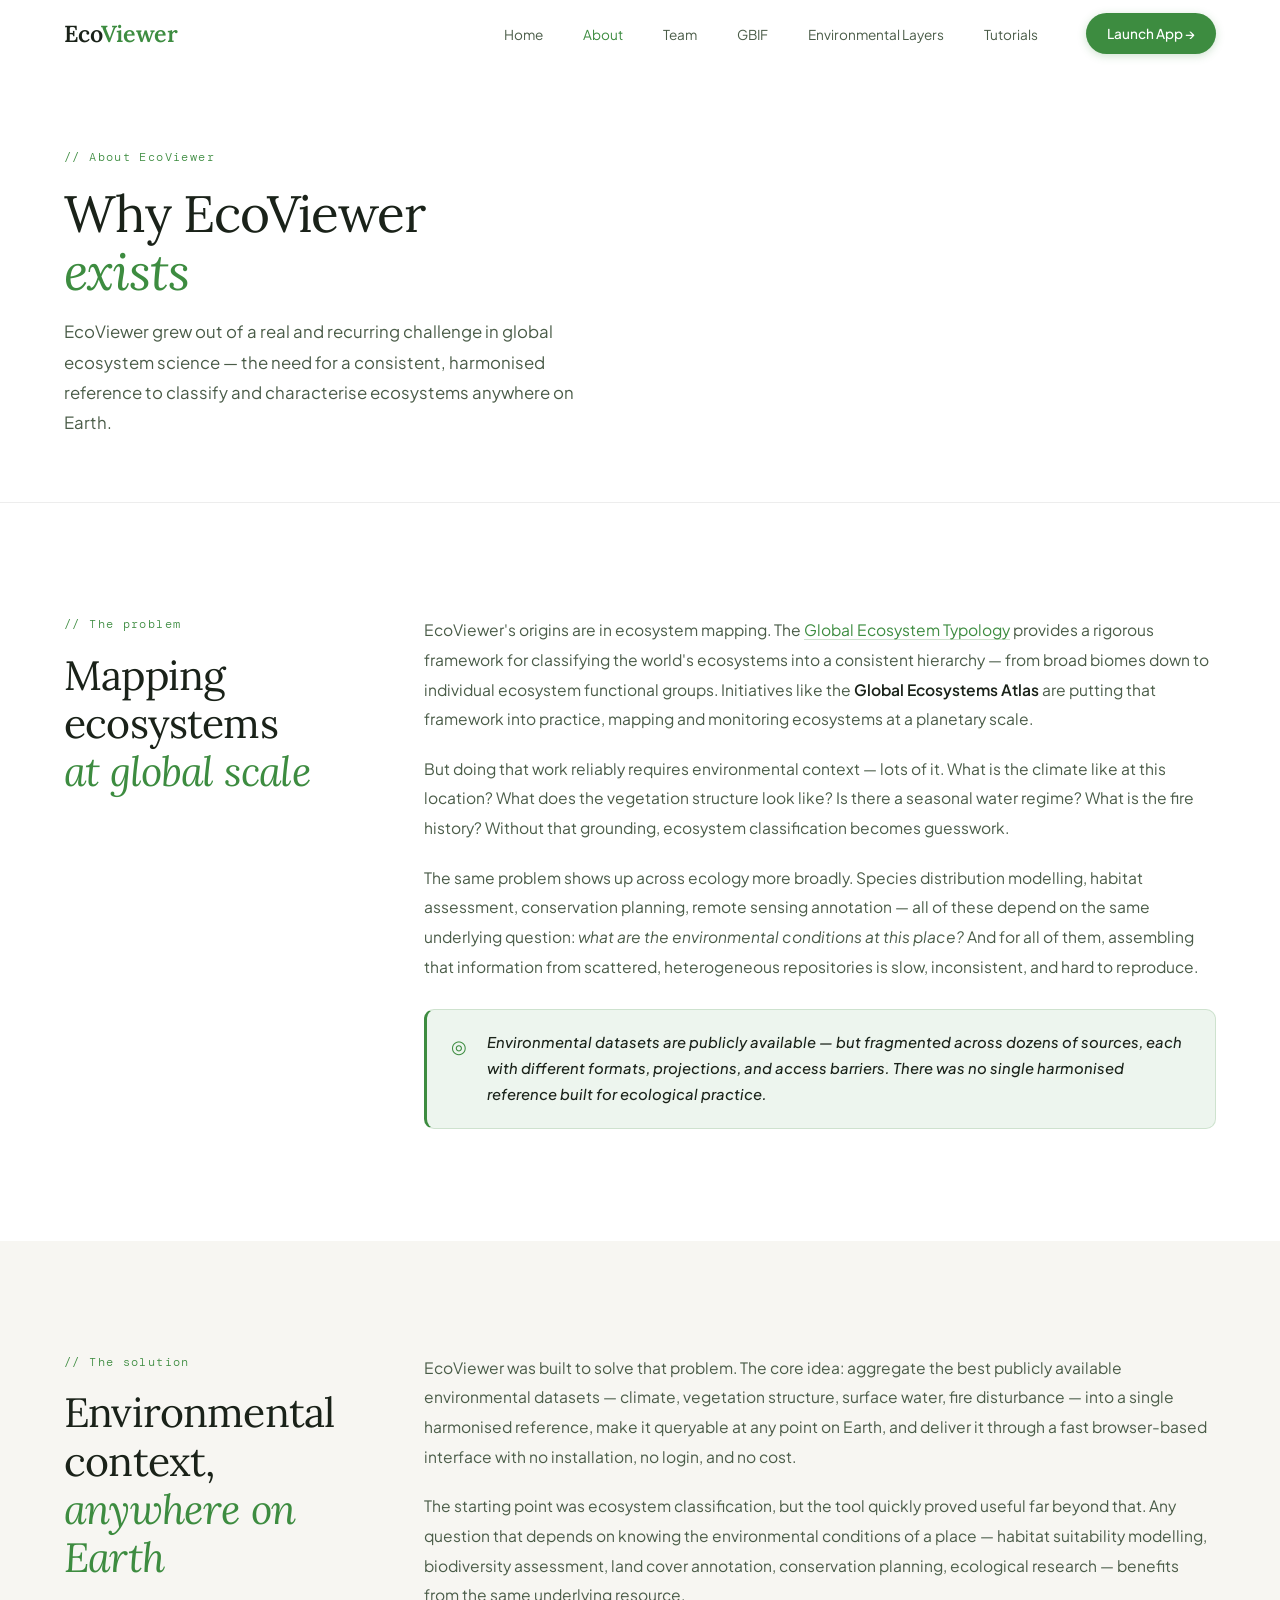
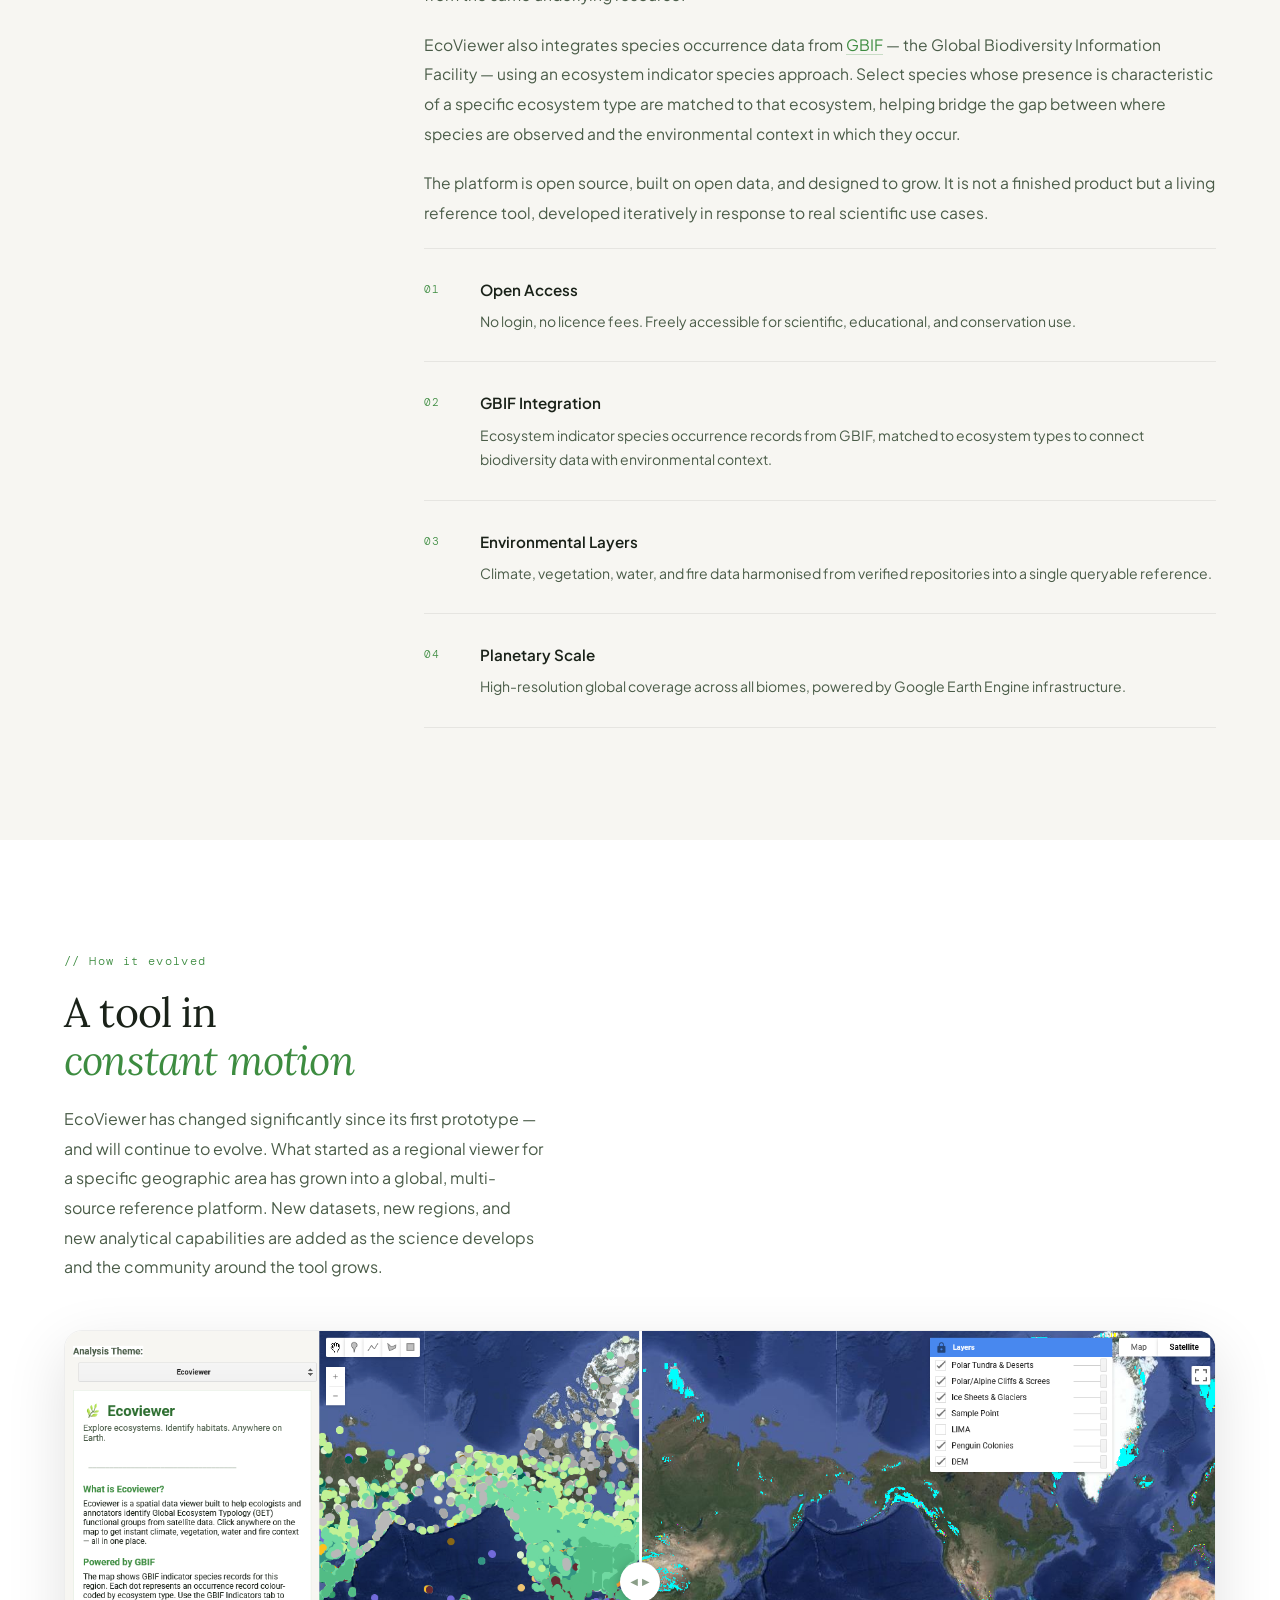
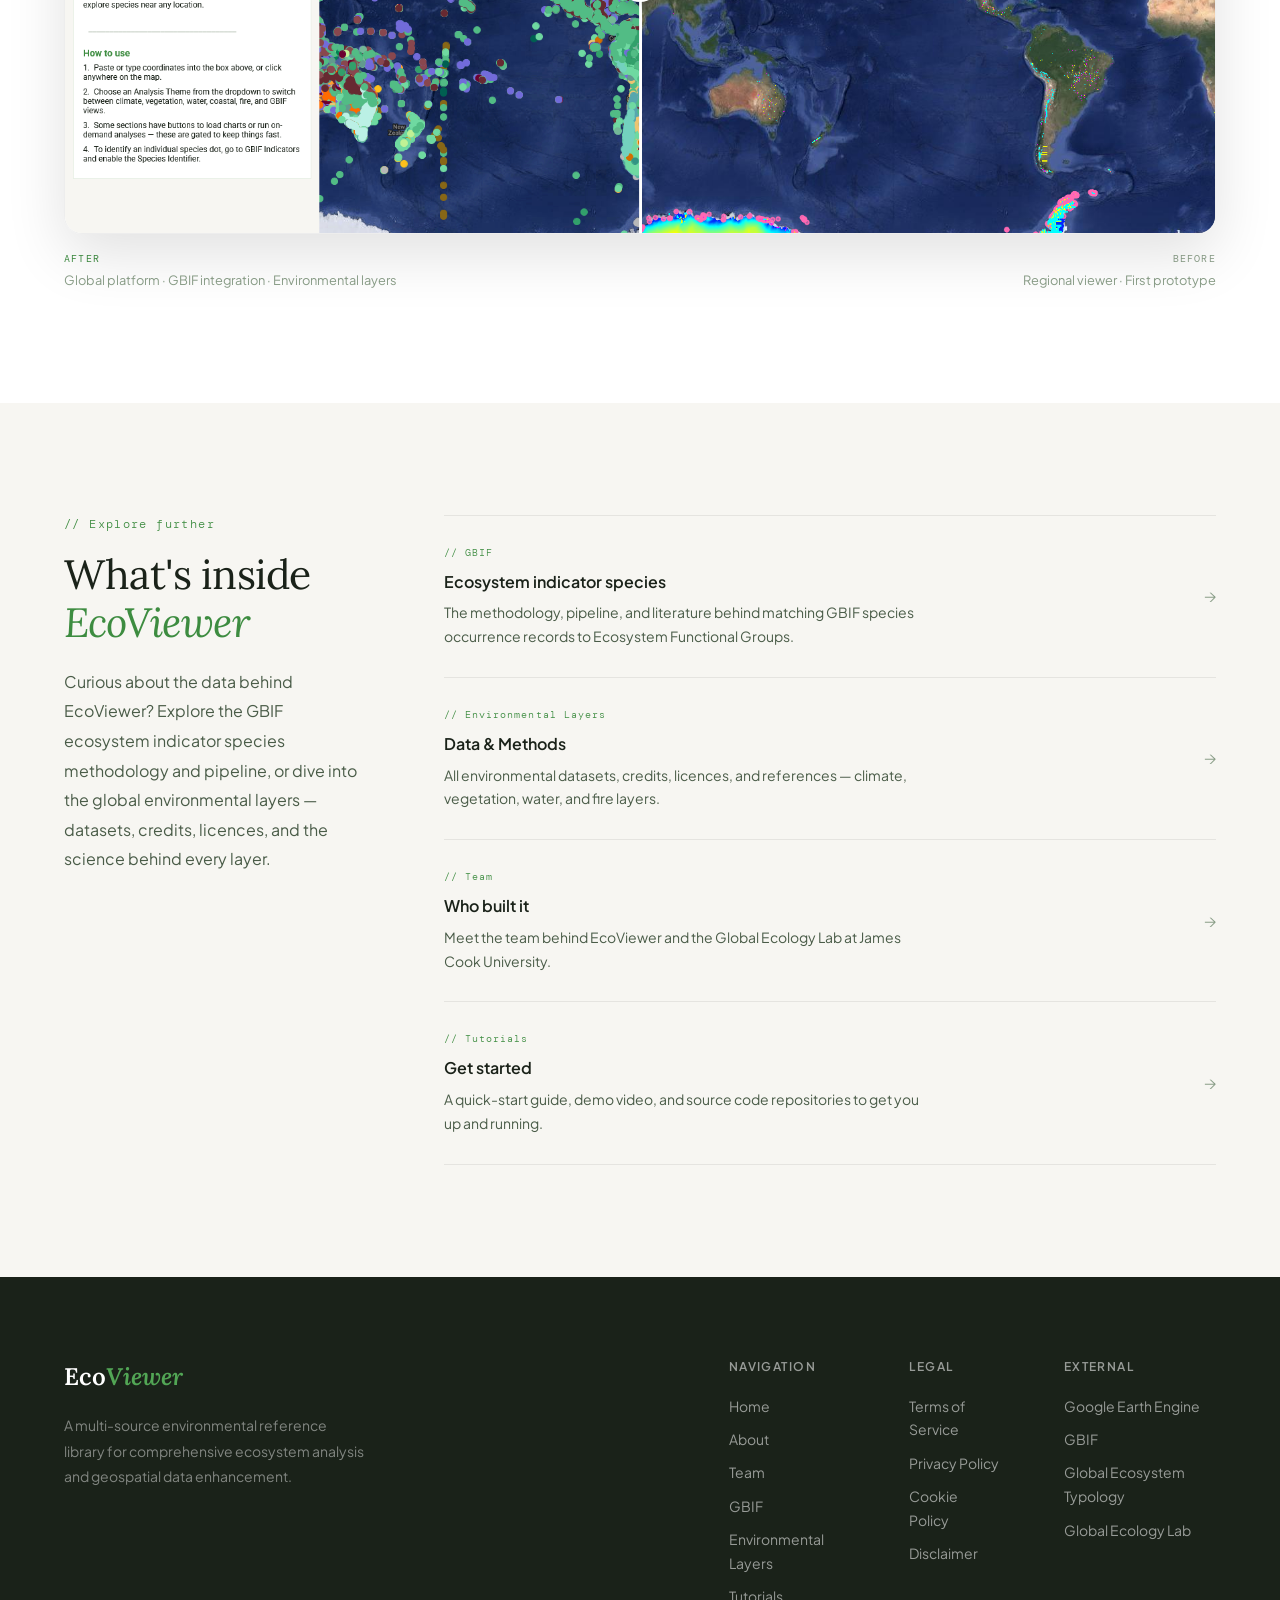
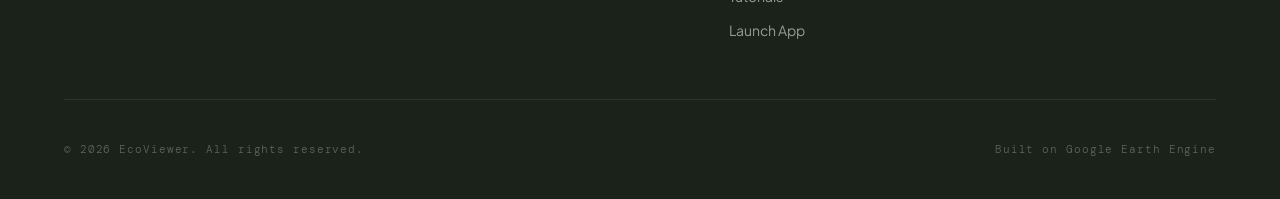
==== commit bc5b1d68: "Split Resources page into GBIF and Environmental Layers. Env Layers page pending update." ====
--- a/about/index.html
+++ b/about/index.html
@@ -17,7 +17,8 @@
       <li><a href="../">Home</a></li>
       <li><a href="../about/" class="active">About</a></li>
       <li><a href="../team/">Team</a></li>
-      <li><a href="../resources/">Resources</a></li>
+      <li><a href="../gbif/">GBIF</a></li>
+      <li><a href="../environmental-layers/">Environmental Layers</a></li>
       <li><a href="../tutorials/">Tutorials</a></li>
     </ul>
     <a href="../app/" class="nav-cta">Launch App →</a>
@@ -172,20 +173,22 @@
         <p class="section-tag">// Explore further</p>
         <h2 class="section-title">What's inside<br /><em>EcoViewer</em></h2>
         <p class="section-body">
-          Curious about the datasets, thematic layers, and scientific literature that
-          power EcoViewer? The Resources page documents everything — from data sources
-          and licences to the publications underpinning the ecosystem indicator species methodology.
-        </p>
-        <div class="about-next-links">
-          <a href="../resources/" class="btn-primary">Explore Resources →</a>
-          <a href="../app/" class="btn-ghost">Launch the App</a>
-        </div>
+          Curious about the data behind EcoViewer? Explore the GBIF ecosystem indicator
+          species methodology and pipeline, or dive into the global environmental layers
+          — datasets, credits, licences, and the science behind every layer.
+        </p>
       </div>
       <div class="about-next-cards">
-        <a href="../resources/" class="about-next-card">
-          <span class="about-next-card-tag">// Resources</span>
+        <a href="../gbif/" class="about-next-card">
+          <span class="about-next-card-tag">// GBIF</span>
+          <h3>Ecosystem indicator species</h3>
+          <p>The methodology, pipeline, and literature behind matching GBIF species occurrence records to Ecosystem Functional Groups.</p>
+          <span class="about-next-arrow">→</span>
+        </a>
+        <a href="../environmental-layers/" class="about-next-card">
+          <span class="about-next-card-tag">// Environmental Layers</span>
           <h3>Data &amp; Methods</h3>
-          <p>All datasets, credits, licences, and the literature behind the ecosystem indicator species methodology.</p>
+          <p>All environmental datasets, credits, licences, and references — climate, vegetation, water, and fire layers.</p>
           <span class="about-next-arrow">→</span>
         </a>
         <a href="../team/" class="about-next-card">
@@ -209,7 +212,7 @@
     <div class="footer-top">
       <div class="footer-brand">
         <span class="footer-logo">Eco<em>Viewer</em></span>
-        <p>A multi-source environmental reference library for ecological characterization and satellite imagery annotation.</p>
+        <p>A multi-source environmental reference library for comprehensive ecosystem analysis and geospatial data enhancement.</p>
       </div>
       <div class="footer-links">
         <div class="footer-col">
@@ -217,7 +220,8 @@
           <a href="../">Home</a>
           <a href="../about/">About</a>
           <a href="../team/">Team</a>
-          <a href="../resources/">Resources</a>
+          <a href="../gbif/">GBIF</a>
+          <a href="../environmental-layers/">Environmental Layers</a>
           <a href="../tutorials/">Tutorials</a>
           <a href="../app/">Launch App</a>
         </div>
@@ -231,13 +235,14 @@
         <div class="footer-col">
           <h4>External</h4>
           <a href="https://earthengine.google.com" target="_blank" rel="noopener">Google Earth Engine</a>
-          <a href="https://earthengine.google.com/terms" target="_blank" rel="noopener">GEE Terms</a>
+          <a href="https://www.gbif.org/" target="_blank" rel="noopener">GBIF</a>
+          <a href="https://global-ecosystems.org/" target="_blank" rel="noopener">Global Ecosystem Typology</a>
           <a href="https://www.globalecologylab.org/" target="_blank" rel="noopener">Global Ecology Lab</a>
         </div>
       </div>
     </div>
     <div class="footer-bottom">
-      <span>© 2025 EcoViewer. All rights reserved.</span>
+      <span>© 2026 EcoViewer. All rights reserved.</span>
       <span class="footer-built">Built on Google Earth Engine</span>
     </div>
   </footer>
--- a/style.css
+++ b/style.css
@@ -43,7 +43,69 @@
 ::-webkit-scrollbar-thumb { background: var(--text3); border-radius: 2px; }
 
 /* ============================================================
+   ANIMATIONS
+   ============================================================ */
+@keyframes fadeUp {
+  from { opacity: 0; transform: translateY(28px); }
+  to   { opacity: 1; transform: translateY(0); }
+}
+@keyframes pulse {
+  0%, 100% { opacity: 1; transform: scale(1); }
+  50%       { opacity: 0.5; transform: scale(0.75); }
+}
+
+/* ============================================================
+   BUTTONS & SHARED LINKS
+   (used across every page)
+   ============================================================ */
+.btn-primary {
+  font-family: var(--sans);
+  font-size: 0.9rem;
+  font-weight: 500;
+  color: #fff;
+  background: var(--green);
+  padding: 0.8rem 1.8rem;
+  border-radius: 100px;
+  text-decoration: none;
+  transition: background 0.2s, transform 0.2s, box-shadow 0.2s;
+  display: inline-block;
+  box-shadow: 0 3px 12px rgba(61,140,64,0.28);
+}
+.btn-primary:hover { background: var(--green3); transform: translateY(-2px); box-shadow: 0 6px 20px rgba(61,140,64,0.35); }
+.btn-primary.large { padding: 1rem 2.4rem; font-size: 1rem; }
+
+.btn-ghost {
+  font-family: var(--sans);
+  font-size: 0.9rem;
+  font-weight: 500;
+  color: var(--text2);
+  background: transparent;
+  border: 1.5px solid var(--border2);
+  padding: 0.8rem 1.8rem;
+  border-radius: 100px;
+  text-decoration: none;
+  transition: border-color 0.2s, color 0.2s, background 0.2s;
+  display: inline-block;
+}
+.btn-ghost:hover { border-color: var(--green); color: var(--green); background: var(--green-dim); }
+
+.link-arrow {
+  font-family: var(--sans);
+  font-size: 0.9rem;
+  font-weight: 500;
+  color: var(--green);
+  text-decoration: none;
+  display: inline-flex;
+  align-items: center;
+  gap: 0.4rem;
+  margin-top: 1.5rem;
+  transition: gap 0.2s;
+}
+.link-arrow:hover { gap: 0.7rem; }
+
+/* ============================================================
    NAV
+   (used on every page)
    ============================================================ */
 .nav {
   position: fixed;
@@ -105,203 +167,30 @@
 .nav-burger { display: none; background: none; border: none; cursor: pointer; flex-direction: column; gap: 5px; }
 .nav-burger span { display: block; width: 22px; height: 1.5px; background: var(--text); transition: 0.3s; border-radius: 2px; }
 
-/* ============================================================
-   HERO
-   ============================================================ */
-.hero {
-  min-height: 92vh;
-  display: flex;
-  align-items: center;
-  justify-content: center;
-  padding: 0 4rem;
-  padding-top: var(--nav-h);
-  position: relative;
-  overflow: hidden;
-  background: var(--bg);
-}
-.hero-bg {
-  position: absolute;
-  inset: 0;
-  pointer-events: none;
-  overflow: hidden;
-}
-.hero-blob {
-  position: absolute;
-  border-radius: 50%;
-  filter: blur(100px);
-  opacity: 0.45;
-}
-.b1 {
-  width: 700px; height: 700px;
-  top: -150px; right: -150px;
-  background: radial-gradient(circle, rgba(168,212,148,0.55) 0%, rgba(61,140,64,0.06) 65%, transparent 100%);
-}
-.b2 {
-  width: 500px; height: 500px;
-  bottom: -100px; left: 5%;
-  background: radial-gradient(circle, rgba(200,230,180,0.35) 0%, transparent 70%);
-}
-.hero-content {
-  max-width: 820px;
-  width: 100%;
-  position: relative;
-  z-index: 2;
-  text-align: center;
-  animation: fadeUp 0.9s ease both;
-}
-.hero-eyebrow {
-  font-family: var(--mono);
-  font-size: 0.72rem;
-  color: var(--green);
-  letter-spacing: 0.14em;
-  text-transform: uppercase;
-  display: flex;
-  align-items: center;
-  justify-content: center;
-  gap: 0.75rem;
-  margin-bottom: 1.75rem;
-}
-.dot {
-  width: 7px; height: 7px;
-  border-radius: 50%;
-  background: var(--green);
-  animation: pulse 2s ease-in-out infinite;
-}
-.hero-title {
-  font-family: var(--serif);
-  font-size: clamp(3.2rem, 6.5vw, 6.5rem);
-  font-weight: 400;
-  line-height: 1.08;
-  color: var(--text);
-  margin-bottom: 1.75rem;
-  letter-spacing: -0.03em;
-}
-.hero-title em {
-  font-style: italic;
-  color: var(--green);
-}
-.hero-sub {
-  font-size: 1.1rem;
-  color: var(--text2);
-  font-weight: 400;
-  line-height: 1.8;
-  max-width: 560px;
-  margin: 0 auto 2.5rem;
-}
-.hero-actions {
-  display: flex;
-  gap: 1rem;
-  flex-wrap: wrap;
-  justify-content: center;
-}
-
-.hero-scroll {
-  position: absolute;
-  bottom: 2.5rem;
-  left: 4rem;
-  font-family: var(--mono);
-  font-size: 0.65rem;
-  color: var(--text3);
-  letter-spacing: 0.15em;
-  text-transform: uppercase;
-  display: flex;
-  align-items: center;
-  gap: 1rem;
-}
-.scroll-line {
-  display: block;
-  width: 40px;
-  height: 1px;
-  background: var(--text3);
-}
-
-/* ============================================================
-   BUTTONS
-   ============================================================ */
-.btn-primary {
-  font-family: var(--sans);
-  font-size: 0.9rem;
-  font-weight: 500;
-  color: #fff;
-  background: var(--green);
-  padding: 0.8rem 1.8rem;
-  border-radius: 100px;
-  text-decoration: none;
-  transition: background 0.2s, transform 0.2s, box-shadow 0.2s;
-  display: inline-block;
-  box-shadow: 0 3px 12px rgba(61,140,64,0.28);
-}
-.btn-primary:hover { background: var(--green3); transform: translateY(-2px); box-shadow: 0 6px 20px rgba(61,140,64,0.35); }
-.btn-primary.large { padding: 1rem 2.4rem; font-size: 1rem; }
-
-.btn-ghost {
-  font-family: var(--sans);
-  font-size: 0.9rem;
-  font-weight: 500;
-  color: var(--text2);
-  background: transparent;
-  border: 1.5px solid var(--border2);
-  padding: 0.8rem 1.8rem;
-  border-radius: 100px;
-  text-decoration: none;
-  transition: border-color 0.2s, color 0.2s, background 0.2s;
-  display: inline-block;
-}
-.btn-ghost:hover { border-color: var(--green); color: var(--green); background: var(--green-dim); }
-
-.link-arrow {
-  font-family: var(--sans);
-  font-size: 0.9rem;
-  font-weight: 500;
-  color: var(--green);
-  text-decoration: none;
-  display: inline-flex;
-  align-items: center;
-  gap: 0.4rem;
-  margin-top: 1.5rem;
-  transition: gap 0.2s;
-}
-.link-arrow:hover { gap: 0.7rem; }
-
-/* ============================================================
-   STATS BAR
-   ============================================================ */
-.stats-bar {
-  display: flex;
-  align-items: center;
-  justify-content: center;
-  border-top: 1px solid var(--border2);
-  border-bottom: 1px solid var(--border2);
-  background: var(--surface);
-  padding: 2rem 4rem;
-  flex-wrap: wrap;
-  box-shadow: var(--shadow-sm);
-}
-.stat {
-  display: flex;
-  flex-direction: column;
-  align-items: center;
-  padding: 0 4rem;
-  gap: 0.25rem;
-}
-.stat-num {
-  font-family: var(--serif);
-  font-size: 1.85rem;
-  font-weight: 600;
-  color: var(--green);
-  line-height: 1;
-}
-.stat-label {
-  font-family: var(--mono);
-  font-size: 0.63rem;
-  color: var(--text3);
-  letter-spacing: 0.15em;
-  text-transform: uppercase;
-}
-.stat-div { width: 1px; height: 36px; background: var(--border2); }
-
-/* ============================================================
-   SECTIONS
+/* Mobile nav dropdown */
+@media (max-width: 1024px) {
+  .nav-links.open {
+    display: flex;
+    flex-direction: column;
+    position: fixed;
+    top: var(--nav-h);
+    left: 0; right: 0;
+    background: var(--surface);
+    border-bottom: 1px solid var(--border2);
+    padding: 1.5rem 2rem 2rem;
+    gap: 1.25rem;
+    box-shadow: var(--shadow-md);
+    z-index: 99;
+  }
+  .nav-links.open a {
+    font-size: 1rem;
+    color: var(--text2);
+  }
+}
+
+/* ============================================================
+   SECTION / TYPOGRAPHY PRIMITIVES
+   (used across every inner page)
    ============================================================ */
 .section { padding: 7rem 4rem; }
 .section-inner {
@@ -341,108 +230,15 @@
   max-width: 480px;
 }
 
-/* ============================================================
-   WHAT SECTION
-   ============================================================ */
-.what { background: var(--surface); }
-.what-text {
-  flex: 1;
-  min-width: 280px;
-  position: sticky;
-  top: calc(var(--nav-h) + 2rem);
-}
-.what-cards {
-  flex: 1.2;
-  display: grid;
-  grid-template-columns: 1fr 1fr;
-  gap: 1.25rem;
-}
-.feature-card {
-  background: var(--bg);
-  border: 1px solid var(--border2);
-  border-radius: var(--radius-lg);
-  padding: 1.75rem;
-  transition: box-shadow 0.3s, transform 0.3s, border-color 0.3s;
-}
-.feature-card:hover {
-  box-shadow: var(--shadow-md);
-  transform: translateY(-3px);
-  border-color: rgba(61,140,64,0.2);
-}
-.card-icon { font-size: 1.5rem; color: var(--green); margin-bottom: 1rem; line-height: 1; }
-.feature-card h3 { font-family: var(--sans); font-size: 0.95rem; font-weight: 600; color: var(--text); margin-bottom: 0.5rem; }
-.feature-card p { font-size: 0.875rem; color: var(--text2); line-height: 1.75; font-weight: 400; }
-
-/* ============================================================
-   PREVIEW SECTION
-   ============================================================ */
-.preview {
-  display: flex;
-  gap: 5rem;
-  align-items: flex-start;
-  background: var(--bg);
-  padding: 7rem 4rem;
-}
-.preview-label {
-  flex: 0 0 300px;
-  position: sticky;
-  top: calc(var(--nav-h) + 2rem);
-}
-.preview-frame {
-  flex: 1;
-  border-radius: var(--radius-lg);
-  overflow: hidden;
-  border: 1px solid var(--border2);
-  box-shadow: var(--shadow-lg);
-}
-.frame-bar {
-  background: var(--bg3);
-  padding: 0.75rem 1.25rem;
-  display: flex;
-  align-items: center;
-  gap: 0.5rem;
-  border-bottom: 1px solid var(--border2);
-}
-.fb { width: 11px; height: 11px; border-radius: 50%; }
-.fb.r { background: #ff5f56; }
-.fb.y { background: #ffbd2e; }
-.fb.g { background: #27c93f; }
-.frame-url {
-  font-family: var(--mono);
-  font-size: 0.72rem;
-  color: var(--text3);
-  margin-left: 0.75rem;
-  letter-spacing: 0.04em;
-}
-.frame-content { height: 450px; background: var(--bg3); }
-.frame-content iframe { width: 100%; height: 100%; border: none; display: block; }
-
-/* ============================================================
-   USE CASES
-   ============================================================ */
-.usecases { background: var(--surface); }
-.usecase-grid {
-  display: grid;
-  grid-template-columns: repeat(3, 1fr);
-  gap: 1.5rem;
-  max-width: 1200px;
-  margin: 3.5rem auto 0;
-}
-.usecase-card {
-  background: var(--bg);
-  border: 1px solid var(--border2);
-  border-radius: var(--radius-lg);
-  padding: 2.5rem 2rem;
-  transition: box-shadow 0.3s, transform 0.3s;
-}
-.usecase-card:hover { box-shadow: var(--shadow-md); transform: translateY(-4px); }
-.uc-num { font-family: var(--mono); font-size: 0.72rem; color: var(--green); letter-spacing: 0.1em; display: block; margin-bottom: 1.25rem; }
-.usecase-card h3 { font-family: var(--sans); font-size: 1.1rem; font-weight: 600; color: var(--text); margin-bottom: 0.75rem; }
-.usecase-card p { font-size: 0.9rem; color: var(--text2); font-weight: 400; line-height: 1.8; }
-
-/* ============================================================
-   CTA BAND
-   ============================================================ */
+/* Inner-page hero banner (about, team, resources, tutorials, legal) */
+.page-hero { padding: calc(var(--nav-h) + 5rem) 4rem 4rem; border-bottom: 1px solid var(--border2); background: var(--surface); position: relative; overflow: hidden; }
+.page-hero-inner { max-width: 1200px; margin: 0 auto; }
+.page-hero p.section-tag { margin-bottom: 1rem; }
+.page-hero h1 { font-family: var(--serif); font-size: clamp(2.5rem, 4vw, 4rem); font-weight: 400; color: var(--text); line-height: 1.15; margin-bottom: 1rem; letter-spacing: -0.02em; }
+.page-hero h1 em { font-style: italic; color: var(--green); }
+.page-hero .lead { font-size: 1.05rem; color: var(--text2); max-width: 560px; line-height: 1.8; font-weight: 400; }
+
+/* CTA band (homepage + other pages) */
 .cta-band {
   position: relative;
   padding: 7rem 4rem;
@@ -471,12 +267,18 @@
   letter-spacing: -0.02em;
 }
 .cta-inner h2 em { font-style: italic; color: var(--accent); }
+.cta-sub {
+  color: rgba(255,255,255,0.75);
+  font-family: var(--sans);
+  font-size: 1rem;
+  margin: 0 auto 2rem;
+  max-width: 480px;
+  line-height: 1.7;
+}
 .cta-band .btn-primary { background: #fff; color: var(--green3); box-shadow: 0 4px 20px rgba(0,0,0,0.2); }
 .cta-band .btn-primary:hover { background: var(--accent); color: var(--green3); transform: translateY(-2px); }
 
-/* ============================================================
-   FOOTER
-   ============================================================ */
+/* Footer (every page) */
 .footer { background: var(--text); padding: 5rem 4rem 2.5rem; }
 .footer-top {
   display: flex;
@@ -498,30 +300,1213 @@
 .footer-bottom { display: flex; justify-content: space-between; align-items: center; max-width: 1200px; margin: 2.5rem auto 0; flex-wrap: wrap; gap: 1rem; }
 .footer-bottom span { font-family: var(--mono); font-size: 0.7rem; color: rgba(255,255,255,0.3); letter-spacing: 0.08em; }
 
-/* ============================================================
-   PAGE HERO (inner pages)
-   ============================================================ */
-.page-hero { padding: calc(var(--nav-h) + 5rem) 4rem 4rem; border-bottom: 1px solid var(--border2); background: var(--surface); position: relative; overflow: hidden; }
-.page-hero-inner { max-width: 1200px; margin: 0 auto; }
-.page-hero p.section-tag { margin-bottom: 1rem; }
-.page-hero h1 { font-family: var(--serif); font-size: clamp(2.5rem, 4vw, 4rem); font-weight: 400; color: var(--text); line-height: 1.15; margin-bottom: 1rem; letter-spacing: -0.02em; }
-.page-hero h1 em { font-style: italic; color: var(--green); }
-.page-hero .lead { font-size: 1.05rem; color: var(--text2); max-width: 560px; line-height: 1.8; font-weight: 400; }
-
-/* ============================================================
-   ANIMATIONS
-   ============================================================ */
-@keyframes fadeUp {
-  from { opacity: 0; transform: translateY(28px); }
-  to   { opacity: 1; transform: translateY(0); }
-}
-@keyframes pulse {
-  0%, 100% { opacity: 1; transform: scale(1); }
-  50%       { opacity: 0.5; transform: scale(0.75); }
-}
-
-/* ============================================================
-   RESPONSIVE
+/* Shared data table (used in resources page, possibly elsewhere) */
+.data-table-container {
+  width: 100%;
+  overflow-x: auto;
+  border-radius: var(--radius-lg);
+  border: 1px solid var(--border2);
+  box-shadow: var(--shadow-sm);
+}
+.data-table {
+  width: 100%;
+  border-collapse: collapse;
+  font-family: var(--sans);
+  font-size: 0.875rem;
+  background: var(--surface);
+}
+.data-table thead tr {
+  background: var(--bg2);
+  border-bottom: 1px solid var(--border2);
+}
+.data-table th {
+  padding: 0.9rem 1.25rem;
+  font-size: 0.7rem;
+  font-weight: 600;
+  color: var(--text3);
+  letter-spacing: 0.1em;
+  text-transform: uppercase;
+  text-align: left;
+  white-space: nowrap;
+}
+.data-table tbody tr {
+  border-bottom: 1px solid var(--border2);
+  transition: background 0.15s;
+}
+.data-table tbody tr:last-child { border-bottom: none; }
+.data-table tbody tr:hover { background: var(--bg); }
+.data-table td {
+  padding: 1rem 1.25rem;
+  color: var(--text2);
+  font-weight: 400;
+  line-height: 1.65;
+  vertical-align: top;
+  word-break: break-word;
+}
+.data-table td em { font-style: italic; color: var(--text2); }
+.td-name {
+  font-weight: 500;
+  color: var(--text) !important;
+  white-space: normal !important;
+}
+.td-sub {
+  display: block;
+  font-family: var(--mono);
+  font-size: 0.65rem;
+  font-weight: 400;
+  color: var(--text3);
+  letter-spacing: 0.06em;
+  margin-top: 0.2rem;
+}
+.td-badge {
+  font-family: var(--mono);
+  font-size: 0.62rem;
+  color: var(--green3);
+  background: var(--green-dim);
+  border: 1px solid rgba(61,140,64,0.15);
+  padding: 0.2rem 0.6rem;
+  border-radius: 100px;
+  letter-spacing: 0.06em;
+  white-space: nowrap;
+}
+.td-links { white-space: normal; }
+.td-links a {
+  font-family: var(--mono);
+  font-size: 0.7rem;
+  color: var(--green);
+  text-decoration: none;
+  letter-spacing: 0.04em;
+  margin-right: 0.75rem;
+  transition: color 0.2s;
+}
+.td-links a:hover { color: var(--green3); }
+.td-links a.td-placeholder { color: var(--text3); }
+.td-year { white-space: nowrap; }
+.res-note {
+  margin-top: 1.5rem;
+  font-size: 0.85rem;
+  color: var(--text3);
+  font-weight: 400;
+  line-height: 1.75;
+}
+.res-note a { color: var(--green); text-decoration: none; }
+.res-note a:hover { color: var(--green3); }
+
+@media (max-width: 1024px) {
+  .data-table th, .data-table td { padding: 0.75rem 1rem; }
+}
+
+/* ============================================================
+   HOMEPAGE — HERO
+   ============================================================ */
+.hero {
+  min-height: 92vh;
+  display: flex;
+  align-items: center;
+  justify-content: center;
+  padding: 0 4rem;
+  padding-top: var(--nav-h);
+  position: relative;
+  overflow: hidden;
+  background: var(--bg);
+}
+.hero-bg {
+  position: absolute;
+  inset: 0;
+  pointer-events: none;
+  overflow: hidden;
+}
+.hero-blob {
+  position: absolute;
+  border-radius: 50%;
+  filter: blur(100px);
+  opacity: 0.45;
+}
+.b1 {
+  width: 700px; height: 700px;
+  top: -150px; right: -150px;
+  background: radial-gradient(circle, rgba(168,212,148,0.55) 0%, rgba(61,140,64,0.06) 65%, transparent 100%);
+}
+.b2 {
+  width: 500px; height: 500px;
+  bottom: -100px; left: 5%;
+  background: radial-gradient(circle, rgba(200,230,180,0.35) 0%, transparent 70%);
+}
+.hero-content {
+  max-width: 820px;
+  width: 100%;
+  position: relative;
+  z-index: 2;
+  text-align: center;
+  animation: fadeUp 0.9s ease both;
+}
+.hero-eyebrow {
+  font-family: var(--mono);
+  font-size: 0.72rem;
+  color: var(--green);
+  letter-spacing: 0.14em;
+  text-transform: uppercase;
+  display: flex;
+  align-items: center;
+  justify-content: center;
+  gap: 0.75rem;
+  margin-bottom: 1.75rem;
+}
+.dot {
+  width: 7px; height: 7px;
+  border-radius: 50%;
+  background: var(--green);
+  animation: pulse 2s ease-in-out infinite;
+}
+.hero-title {
+  font-family: var(--serif);
+  font-size: clamp(3.2rem, 6.5vw, 6.5rem);
+  font-weight: 400;
+  line-height: 1.08;
+  color: var(--text);
+  margin-bottom: 1.75rem;
+  letter-spacing: -0.03em;
+}
+.hero-title em { font-style: italic; color: var(--green); }
+.hero-sub {
+  font-size: 1.1rem;
+  color: var(--text2);
+  font-weight: 400;
+  line-height: 1.8;
+  max-width: 560px;
+  margin: 0 auto 2.5rem;
+}
+.hero-actions {
+  display: flex;
+  gap: 1rem;
+  flex-wrap: wrap;
+  justify-content: center;
+}
+.hero-scroll {
+  position: absolute;
+  bottom: 2.5rem;
+  left: 4rem;
+  font-family: var(--mono);
+  font-size: 0.65rem;
+  color: var(--text3);
+  letter-spacing: 0.15em;
+  text-transform: uppercase;
+  display: flex;
+  align-items: center;
+  gap: 1rem;
+}
+.scroll-line { display: block; width: 40px; height: 1px; background: var(--text3); }
+
+/* ============================================================
+   HOMEPAGE — STATS BAR
+   ============================================================ */
+.stats-bar {
+  display: flex;
+  align-items: center;
+  justify-content: center;
+  border-top: 1px solid var(--border2);
+  border-bottom: 1px solid var(--border2);
+  background: var(--surface);
+  padding: 2rem 4rem;
+  flex-wrap: wrap;
+  box-shadow: var(--shadow-sm);
+}
+.stat {
+  display: flex;
+  flex-direction: column;
+  align-items: center;
+  padding: 0 4rem;
+  gap: 0.25rem;
+}
+.stat-num {
+  font-family: var(--serif);
+  font-size: 1.85rem;
+  font-weight: 600;
+  color: var(--green);
+  line-height: 1;
+}
+.stat-label {
+  font-family: var(--mono);
+  font-size: 0.63rem;
+  color: var(--text3);
+  letter-spacing: 0.15em;
+  text-transform: uppercase;
+}
+.stat-div { width: 1px; height: 36px; background: var(--border2); }
+
+/* ============================================================
+   HOMEPAGE — WHAT IS ECOVIEWER
+   ============================================================ */
+.what { background: var(--surface); }
+.what-text {
+  flex: 1;
+  min-width: 280px;
+  position: sticky;
+  top: calc(var(--nav-h) + 2rem);
+}
+.what-cards {
+  flex: 1.2;
+  display: grid;
+  grid-template-columns: 1fr 1fr;
+  gap: 1.25rem;
+}
+.feature-card {
+  background: var(--bg);
+  border: 1px solid var(--border2);
+  border-radius: var(--radius-lg);
+  padding: 1.75rem;
+  transition: box-shadow 0.3s, transform 0.3s, border-color 0.3s;
+}
+.feature-card:hover {
+  box-shadow: var(--shadow-md);
+  transform: translateY(-3px);
+  border-color: rgba(61,140,64,0.2);
+}
+.card-icon { font-size: 1.5rem; color: var(--green); margin-bottom: 1rem; line-height: 1; }
+.feature-card h3 { font-family: var(--sans); font-size: 0.95rem; font-weight: 600; color: var(--text); margin-bottom: 0.5rem; }
+.feature-card p { font-size: 0.875rem; color: var(--text2); line-height: 1.75; font-weight: 400; }
+
+@media (max-width: 1024px) {
+  .what-text { position: static; }
+}
+
+/* ============================================================
+   HOMEPAGE — APP PREVIEW (stacked: text row, then full-width frame)
+   ============================================================ */
+.preview {
+  display: block;
+  background: var(--bg);
+  padding: 7rem 4rem;
+  gap: 5rem;
+  align-items: flex-start;
+}
+.preview-top {
+  max-width: 1200px;
+  margin: 0 auto 2.5rem;
+  display: flex;
+  gap: 5rem;
+  align-items: flex-start;
+}
+.preview-label { flex: none; position: static; top: calc(var(--nav-h) + 2rem); }
+.preview-desc { flex: 1; padding-top: 0.25rem; }
+
+.preview-frame,
+.preview-frame--wide {
+  max-width: 1200px;
+  margin: 0 auto;
+  border-radius: var(--radius-lg);
+  overflow: hidden;
+  border: 1px solid var(--border2);
+  box-shadow: var(--shadow-lg);
+}
+.frame-bar {
+  background: var(--bg3);
+  padding: 0.75rem 1.25rem;
+  display: flex;
+  align-items: center;
+  gap: 0.5rem;
+  border-bottom: 1px solid var(--border2);
+}
+.fb { width: 11px; height: 11px; border-radius: 50%; }
+.fb.r { background: #ff5f56; }
+.fb.y { background: #ffbd2e; }
+.fb.g { background: #27c93f; }
+.frame-url {
+  font-family: var(--mono);
+  font-size: 0.72rem;
+  color: var(--text3);
+  margin-left: 0.75rem;
+  letter-spacing: 0.04em;
+}
+.frame-content { height: 450px; background: var(--bg3); }
+.frame-content iframe { width: 100%; height: 100%; border: none; display: block; }
+.preview-frame--wide .frame-content { height: 560px; }
+
+@media (max-width: 1024px) {
+  .preview-top { flex-direction: column; gap: 2rem; }
+  .preview-frame--wide .frame-content { height: 400px; }
+}
+
+/* ============================================================
+   HOMEPAGE — USE CASES
+   ============================================================ */
+.usecases { background: var(--surface); }
+.usecase-grid {
+  display: grid;
+  grid-template-columns: repeat(3, 1fr);
+  gap: 1.5rem;
+  max-width: 1200px;
+  margin: 3.5rem auto 0;
+}
+.usecase-card {
+  background: var(--bg);
+  border: 1px solid var(--border2);
+  border-radius: var(--radius-lg);
+  padding: 2.5rem 2rem;
+  transition: box-shadow 0.3s, transform 0.3s;
+}
+.usecase-card:hover { box-shadow: var(--shadow-md); transform: translateY(-4px); }
+.uc-num { font-family: var(--mono); font-size: 0.72rem; color: var(--green); letter-spacing: 0.1em; display: block; margin-bottom: 1.25rem; }
+.usecase-card h3 { font-family: var(--sans); font-size: 1.1rem; font-weight: 600; color: var(--text); margin-bottom: 0.75rem; }
+.usecase-card p { font-size: 0.9rem; color: var(--text2); font-weight: 400; line-height: 1.8; }
+
+/* ============================================================
+   ABOUT PAGE
+   ============================================================ */
+.about-problem { background: var(--surface); }
+.about-solution { background: var(--bg); }
+
+.about-side {
+  flex: 0 0 280px;
+  position: sticky;
+  top: calc(var(--nav-h) + 2rem);
+}
+.about-body {
+  flex: 1;
+  display: flex;
+  flex-direction: column;
+  gap: 1.25rem;
+}
+.about-p {
+  font-size: 0.975rem;
+  color: var(--text2);
+  font-weight: 400;
+  line-height: 1.9;
+}
+.about-p a {
+  color: var(--green);
+  text-decoration: none;
+  border-bottom: 1px solid rgba(61,140,64,0.25);
+  transition: color 0.2s, border-color 0.2s;
+}
+.about-p a:hover { color: var(--green3); border-color: var(--green3); }
+.about-p strong { color: var(--text); font-weight: 600; }
+
+.about-callout {
+  display: flex;
+  gap: 1.25rem;
+  align-items: flex-start;
+  background: var(--green-dim);
+  border: 1px solid rgba(61,140,64,0.18);
+  border-left: 3px solid var(--green);
+  border-radius: var(--radius);
+  padding: 1.25rem 1.5rem;
+  margin-top: 0.5rem;
+}
+.about-callout-icon { font-size: 1.1rem; color: var(--green); flex-shrink: 0; margin-top: 0.1rem; }
+.about-callout p { font-size: 0.925rem; color: var(--text); font-weight: 500; line-height: 1.75; font-style: italic; }
+
+/* Pillars (used in about + resources) */
+.about-pillars {
+  flex: 1;
+  display: flex;
+  flex-direction: column;
+  gap: 0;
+}
+.pillar-item {
+  display: flex;
+  gap: 1.5rem;
+  align-items: flex-start;
+  padding: 1.75rem 0;
+  border-bottom: 1px solid var(--border2);
+}
+.pillar-item:first-child { border-top: 1px solid var(--border2); }
+.pillar-num {
+  font-family: var(--mono);
+  font-size: 0.68rem;
+  color: var(--green);
+  letter-spacing: 0.12em;
+  flex-shrink: 0;
+  padding-top: 0.2rem;
+  min-width: 2rem;
+}
+.pillar-item h3 { font-family: var(--sans); font-size: 0.95rem; font-weight: 600; color: var(--text); margin-bottom: 0.4rem; }
+.pillar-item p { font-size: 0.875rem; color: var(--text2); font-weight: 400; line-height: 1.75; }
+
+/* Evolution / before-after slider */
+.about-evolution { background: var(--surface); }
+.about-evolution-inner { max-width: 1200px; margin: 0 auto; }
+.about-evolution-header { max-width: 620px; margin-bottom: 3rem; }
+
+.before-after-wrap { display: flex; flex-direction: column; gap: 1rem; }
+.before-after-slider {
+  position: relative;
+  width: 100%;
+  aspect-ratio: 16 / 7;
+  overflow: hidden;
+  border-radius: var(--radius-lg);
+  border: 1px solid var(--border2);
+  box-shadow: var(--shadow-lg);
+  cursor: col-resize;
+  user-select: none;
+}
+.ba-after { position: absolute; inset: 0; }
+.ba-after img {
+  width: 100%;
+  height: 100%;
+  object-fit: cover;
+  object-position: left top;
+  display: block;
+  pointer-events: none;
+}
+.ba-before {
+  position: absolute;
+  top: 0; right: 0; bottom: 0;
+  left: 50%;
+  overflow: hidden;
+  border-left: 2px solid #fff;
+}
+.ba-before img {
+  position: absolute;
+  top: 0; right: 0;
+  width: var(--slider-w, 100%);
+  height: 100%;
+  object-fit: cover;
+  object-position: right top;
+  display: block;
+  pointer-events: none;
+}
+.ba-handle {
+  position: absolute;
+  top: 0; bottom: 0;
+  left: 50%;
+  transform: translateX(-50%);
+  display: flex;
+  flex-direction: column;
+  align-items: center;
+  cursor: col-resize;
+  z-index: 10;
+}
+.ba-handle-line { flex: 1; width: 2px; background: #fff; opacity: 0.9; }
+.ba-handle-circle {
+  width: 40px;
+  height: 40px;
+  border-radius: 50%;
+  background: #fff;
+  display: flex;
+  align-items: center;
+  justify-content: center;
+  gap: 2px;
+  box-shadow: 0 2px 12px rgba(0,0,0,0.25);
+  flex-shrink: 0;
+  font-size: 0.6rem;
+  color: var(--text3);
+}
+.ba-labels { display: flex; justify-content: space-between; gap: 1rem; }
+.ba-label { display: flex; flex-direction: column; gap: 0.25rem; max-width: 48%; }
+.ba-label--before { text-align: right; }
+.ba-label-tag {
+  font-family: var(--mono);
+  font-size: 0.65rem;
+  letter-spacing: 0.12em;
+  text-transform: uppercase;
+  font-weight: 400;
+}
+.ba-label--before .ba-label-tag { color: var(--text3); }
+.ba-label--after .ba-label-tag { color: var(--green); }
+.ba-label p { font-family: var(--sans); font-size: 0.8rem; color: var(--text3); font-weight: 400; line-height: 1.5; }
+
+/* What's next section */
+.about-next { background: var(--bg); }
+.about-next-inner {
+  max-width: 1200px;
+  margin: 0 auto;
+  display: flex;
+  gap: 5rem;
+  align-items: flex-start;
+}
+.about-next-text {
+  flex: 0 0 300px;
+  position: sticky;
+  top: calc(var(--nav-h) + 2rem);
+}
+.about-next-links { display: flex; gap: 1rem; flex-wrap: wrap; margin-top: 1.75rem; }
+.about-next-cards { flex: 1; display: flex; flex-direction: column; gap: 0; }
+.about-next-card {
+  display: flex;
+  flex-direction: column;
+  gap: 0.4rem;
+  padding: 1.75rem 0;
+  border-bottom: 1px solid var(--border2);
+  text-decoration: none;
+  position: relative;
+  transition: padding-left 0.25s;
+}
+.about-next-card:first-child { border-top: 1px solid var(--border2); }
+.about-next-card:hover { padding-left: 0.5rem; }
+.about-next-card-tag { font-family: var(--mono); font-size: 0.65rem; color: var(--green); letter-spacing: 0.1em; }
+.about-next-card h3 { font-family: var(--sans); font-size: 1rem; font-weight: 600; color: var(--text); }
+.about-next-card p { font-size: 0.875rem; color: var(--text2); font-weight: 400; line-height: 1.7; max-width: 480px; }
+.about-next-arrow {
+  position: absolute;
+  right: 0;
+  top: 50%;
+  transform: translateY(-50%);
+  font-size: 1.1rem;
+  color: var(--text3);
+  transition: color 0.2s, right 0.25s;
+}
+.about-next-card:hover .about-next-arrow { color: var(--green); right: -0.25rem; }
+
+@media (max-width: 1024px) {
+  .about-side { position: static; flex: none; }
+  .about-next-text { position: static; flex: none; }
+  .about-next-inner { flex-direction: column; gap: 3rem; }
+}
+@media (max-width: 768px) {
+  .before-after-slider { aspect-ratio: 4 / 3; }
+}
+
+/* ============================================================
+   TEAM PAGE
+   ============================================================ */
+.team { background: var(--surface); }
+.team-grid {
+  display: grid;
+  grid-template-columns: repeat(2, 1fr);
+  gap: 1.5rem;
+  max-width: 1200px;
+  margin: 3.5rem auto 0;
+}
+.team-card {
+  background: var(--bg);
+  border: 1px solid var(--border2);
+  border-radius: var(--radius-lg);
+  padding: 2rem;
+  display: flex;
+  gap: 1.5rem;
+  align-items: flex-start;
+  transition: box-shadow 0.3s, transform 0.3s;
+}
+.team-card:hover { box-shadow: var(--shadow-md); transform: translateY(-3px); }
+.team-avatar {
+  width: 52px;
+  height: 52px;
+  border-radius: 50%;
+  background: var(--green-mid);
+  border: 2px solid rgba(61,140,64,0.2);
+  display: flex;
+  align-items: center;
+  justify-content: center;
+  flex-shrink: 0;
+}
+.team-avatar span { font-family: var(--mono); font-size: 0.75rem; font-weight: 400; color: var(--green3); letter-spacing: 0.05em; }
+.team-avatar--photo { background: none; border: 2px solid var(--border2); overflow: hidden; }
+.team-avatar--photo img { width: 100%; height: 100%; object-fit: cover; object-position: center top; display: block; }
+.team-info { flex: 1; min-width: 0; }
+.team-info h3 { font-family: var(--sans); font-size: 1rem; font-weight: 600; color: var(--text); margin-bottom: 0.2rem; }
+.team-role {
+  font-family: var(--mono);
+  font-size: 0.68rem;
+  color: var(--green);
+  letter-spacing: 0.1em;
+  text-transform: uppercase;
+  margin-bottom: 0.75rem;
+}
+.team-bio { font-size: 0.875rem; color: var(--text2); font-weight: 400; line-height: 1.75; margin-bottom: 1rem; }
+.team-links { display: flex; gap: 1rem; flex-wrap: wrap; }
+.team-link {
+  font-family: var(--mono);
+  font-size: 0.7rem;
+  color: var(--green);
+  text-decoration: none;
+  letter-spacing: 0.06em;
+  transition: color 0.2s;
+}
+.team-link:hover { color: var(--green3); }
+
+@media (max-width: 1024px) { .team-grid { grid-template-columns: 1fr; } }
+@media (max-width: 600px) { .team-card { flex-direction: column; } }
+
+/* Global Ecology Lab section */
+.gel-section { background: var(--bg); }
+.gel-text { flex: 1; max-width: 460px; }
+.gel-card {
+  flex: 1;
+  background: var(--surface);
+  border: 1px solid var(--border2);
+  border-radius: var(--radius-lg);
+  padding: 2rem;
+  box-shadow: var(--shadow-sm);
+}
+.gel-logo-block {
+  display: flex;
+  align-items: center;
+  gap: 1rem;
+  margin-bottom: 1.25rem;
+  padding-bottom: 1.25rem;
+  border-bottom: 1px solid var(--border2);
+}
+.gel-logo-img { width: 48px; height: 48px; border-radius: 50%; object-fit: cover; flex-shrink: 0; }
+.gel-name { font-family: var(--sans); font-size: 0.95rem; font-weight: 600; color: var(--text); }
+.gel-affil { font-family: var(--mono); font-size: 0.65rem; color: var(--text3); letter-spacing: 0.06em; margin-top: 0.2rem; }
+.gel-desc { font-size: 0.875rem; color: var(--text2); font-weight: 400; line-height: 1.8; margin-bottom: 1.25rem; }
+.gel-highlights { display: flex; flex-direction: column; gap: 0.65rem; border-top: 1px solid var(--border2); padding-top: 1.25rem; }
+.gel-highlight-item { display: flex; gap: 1rem; font-size: 0.82rem; color: var(--text2); font-weight: 400; line-height: 1.5; }
+.gel-highlight-label {
+  font-family: var(--mono);
+  font-size: 0.63rem;
+  color: var(--text3);
+  letter-spacing: 0.08em;
+  text-transform: uppercase;
+  flex-shrink: 0;
+  min-width: 60px;
+  padding-top: 0.1rem;
+}
+
+@media (max-width: 1024px) { .gel-text { max-width: 100%; } }
+
+/* Acknowledgements */
+.ack-section { background: var(--surface); }
+.ack-inner {
+  max-width: 1200px;
+  margin: 0 auto;
+  display: flex;
+  gap: 5rem;
+  align-items: flex-start;
+}
+.ack-header {
+  flex: 0 0 280px;
+  position: sticky;
+  top: calc(var(--nav-h) + 2rem);
+}
+.ack-grid {
+  flex: 1;
+  display: grid;
+  grid-template-columns: repeat(3, 1fr);
+  gap: 0;
+}
+.ack-grid--2col { grid-template-columns: repeat(2, 1fr); }
+.ack-item {
+  padding: 1.5rem 1.25rem;
+  border-bottom: 1px solid var(--border2);
+  border-right: 1px solid var(--border2);
+}
+.ack-item:nth-child(3n) { border-right: none; }
+.ack-item:nth-last-child(-n+3) { border-bottom: none; }
+.ack-grid--2col .ack-item:nth-child(3n) { border-right: 1px solid var(--border2); }
+.ack-grid--2col .ack-item:nth-child(2n) { border-right: none; }
+.ack-grid--2col .ack-item:nth-last-child(-n+3) { border-bottom: 1px solid var(--border2); }
+.ack-grid--2col .ack-item:nth-last-child(-n+2) { border-bottom: none; }
+.ack-name { font-family: var(--sans); font-size: 0.9rem; font-weight: 600; color: var(--text); margin-bottom: 0.25rem; }
+.ack-inst { font-family: var(--mono); font-size: 0.65rem; color: var(--text3); letter-spacing: 0.06em; }
+
+@media (max-width: 1024px) {
+  .ack-inner { flex-direction: column; gap: 3rem; }
+  .ack-header { position: static; flex: none; }
+  .ack-grid { grid-template-columns: repeat(2, 1fr); }
+  .ack-item:nth-child(3n) { border-right: 1px solid var(--border2); }
+  .ack-item:nth-child(2n) { border-right: none; }
+  .ack-item:nth-last-child(-n+3) { border-bottom: 1px solid var(--border2); }
+  .ack-item:nth-last-child(-n+2) { border-bottom: none; }
+}
+@media (max-width: 600px) {
+  .ack-grid { grid-template-columns: 1fr; }
+  .ack-item { border-right: none !important; }
+  .ack-item:last-child { border-bottom: none; }
+  .ack-item:nth-last-child(-n+2) { border-bottom: 1px solid var(--border2); }
+}
+
+/* ============================================================
+   GBIF PAGE
+   ============================================================ */
+
+/* Why GBIF section */
+.gbif-why { background: var(--surface); }
+.gbif-why-text {
+  flex: 1;
+  position: sticky;
+  top: calc(var(--nav-h) + 2rem);
+}
+.gbif-why-text .section-body a,
+.gbif-pipeline-text .section-body a,
+.gbif-matching-text .section-body a,
+.gbif-lit-text .section-body a {
+  color: var(--green);
+  text-decoration: none;
+  border-bottom: 1px solid rgba(61,140,64,0.25);
+  transition: color 0.2s, border-color 0.2s;
+}
+.gbif-why-text .section-body a:hover,
+.gbif-pipeline-text .section-body a:hover,
+.gbif-matching-text .section-body a:hover,
+.gbif-lit-text .section-body a:hover { color: var(--green3); border-color: var(--green3); }
+
+.gbif-why-concepts {
+  flex: 1;
+  display: flex;
+  flex-direction: column;
+  gap: 1.25rem;
+}
+.gbif-concept {
+  background: var(--bg);
+  border: 1px solid var(--border2);
+  border-radius: var(--radius-lg);
+  padding: 1.5rem 1.75rem;
+  transition: box-shadow 0.3s;
+}
+.gbif-concept:hover { box-shadow: var(--shadow-sm); }
+.gbif-concept-header {
+  display: flex;
+  align-items: center;
+  gap: 0.85rem;
+  margin-bottom: 0.75rem;
+}
+.gbif-concept-code {
+  font-family: var(--mono);
+  font-size: 0.65rem;
+  color: var(--green3);
+  background: var(--green-dim);
+  border: 1px solid rgba(61,140,64,0.2);
+  padding: 0.2rem 0.6rem;
+  border-radius: 100px;
+  letter-spacing: 0.08em;
+  flex-shrink: 0;
+}
+.gbif-concept h3 {
+  font-family: var(--sans);
+  font-size: 0.95rem;
+  font-weight: 600;
+  color: var(--text);
+}
+.gbif-concept p {
+  font-size: 0.875rem;
+  color: var(--text2);
+  font-weight: 400;
+  line-height: 1.8;
+}
+.gbif-concept p a {
+  color: var(--green);
+  text-decoration: none;
+  border-bottom: 1px solid rgba(61,140,64,0.25);
+  transition: color 0.2s;
+}
+.gbif-concept p a:hover { color: var(--green3); }
+.gbif-concept p em { font-style: italic; }
+.gbif-concept p strong { color: var(--text); font-weight: 600; }
+
+/* Matching + pie chart section */
+.gbif-matching { background: var(--bg); }
+.gbif-matching-inner {
+  max-width: 1200px;
+  margin: 0 auto;
+}
+.gbif-matching-intro {
+  margin-bottom: 2rem;
+}
+.gbif-chart-block { margin-top: 2.5rem; }
+.gbif-chart-block-text .section-body {
+  max-width: 760px;
+}
+.gbif-chart-block-text .section-body a {
+  color: var(--green);
+  text-decoration: none;
+  border-bottom: 1px solid rgba(61,140,64,0.25);
+  transition: color 0.2s;
+}
+.gbif-chart-block-text .section-body a:hover { color: var(--green3); }
+.chart-label {
+  font-family: var(--mono);
+  font-size: 0.65rem;
+  color: var(--text3);
+  letter-spacing: 0.08em;
+  margin-bottom: 1rem;
+}
+
+/* Custom grouped legend */
+.chart-legend {
+  margin-top: 1.5rem;
+  display: flex;
+  flex-direction: column;
+  gap: 1rem;
+}
+.legend-biome-group { display: flex; flex-direction: column; gap: 0.3rem; }
+.legend-biome-header {
+  display: flex;
+  align-items: center;
+  gap: 0.5rem;
+  padding-bottom: 0.3rem;
+  border-bottom: 1px solid var(--border2);
+}
+.legend-biome-swatch {
+  display: inline-block;
+  width: 10px; height: 10px;
+  border-radius: 2px;
+  flex-shrink: 0;
+}
+.legend-biome-name {
+  font-family: var(--mono);
+  font-size: 0.63rem;
+  font-weight: 400;
+  color: var(--text);
+  letter-spacing: 0.04em;
+}
+.legend-efg-list {
+  display: flex;
+  flex-direction: column;
+  gap: 0.15rem;
+  padding-left: 0.5rem;
+}
+.legend-efg-item {
+  display: flex;
+  align-items: center;
+  gap: 0.4rem;
+}
+.legend-efg-swatch {
+  display: inline-block;
+  width: 7px; height: 7px;
+  border-radius: 2px;
+  flex-shrink: 0;
+  opacity: 0.85;
+}
+.legend-efg-code {
+  font-family: var(--mono);
+  font-size: 0.6rem;
+  color: var(--text3);
+  letter-spacing: 0.04em;
+  flex-shrink: 0;
+  min-width: 3.5rem;
+}
+.legend-efg-name {
+  font-family: var(--sans);
+  font-size: 0.68rem;
+  color: var(--text2);
+  font-weight: 400;
+  line-height: 1.4;
+}
+
+/* Pipeline + chart section */
+.gbif-pipeline { background: var(--surface); }
+.gbif-pipeline-inner {
+  max-width: 1200px;
+  margin: 0 auto;
+}
+.gbif-pipeline-intro { margin-bottom: 2.5rem; }
+.gbif-pipeline-intro .section-body a {
+  color: var(--green);
+  text-decoration: none;
+  border-bottom: 1px solid rgba(61,140,64,0.25);
+  transition: color 0.2s;
+}
+.gbif-pipeline-intro .section-body a:hover { color: var(--green3); }
+.gbif-pipeline-body {
+  display: flex;
+  gap: 5rem;
+  align-items: flex-start;
+}
+.gbif-pipeline-steps {
+  flex: 0 0 440px;
+  display: flex;
+  flex-direction: column;
+}
+.pipeline-step {
+  display: flex;
+  gap: 1.5rem;
+  align-items: flex-start;
+  padding: 1.75rem 0;
+  border-bottom: 1px solid var(--border2);
+}
+.pipeline-step:first-child { border-top: 1px solid var(--border2); }
+.pipeline-step--last { border-bottom: none; }
+.pipeline-num {
+  font-family: var(--mono);
+  font-size: 0.68rem;
+  color: var(--green);
+  letter-spacing: 0.12em;
+  flex-shrink: 0;
+  padding-top: 0.2rem;
+  min-width: 2rem;
+}
+.pipeline-step h3 { font-family: var(--sans); font-size: 0.95rem; font-weight: 600; color: var(--text); margin-bottom: 0.4rem; }
+.pipeline-step p { font-size: 0.875rem; color: var(--text2); font-weight: 400; line-height: 1.8; }
+.pipeline-step p em { font-style: italic; }
+
+.gbif-bar-wrap {
+  background: var(--bg);
+  border: 1px solid var(--border2);
+  border-radius: var(--radius-lg);
+  padding: 1.5rem;
+  box-shadow: var(--shadow-sm);
+}
+
+@media (max-width: 1024px) {
+  .gbif-why-text,
+  .gbif-pipeline-text { position: static; flex: none; }
+  .gbif-pipeline-body { flex-direction: column; gap: 3rem; }
+  .gbif-pipeline-steps { flex: none; }
+}
+
+/* ============================================================
+   RESOURCES PAGE
+   ============================================================ */
+.res-structure { background: var(--surface); }
+.res-structure-text {
+  flex: 0 0 320px;
+  position: sticky;
+  top: calc(var(--nav-h) + 2rem);
+}
+.res-tabs { flex: 1; display: flex; flex-direction: column; gap: 0; }
+.res-tab { padding: 1.75rem 0; border-bottom: 1px solid var(--border2); }
+.res-tab:first-child { border-top: 1px solid var(--border2); }
+.res-tab-header { display: flex; align-items: baseline; gap: 1rem; margin-bottom: 0.6rem; }
+.res-tab-num { font-family: var(--mono); font-size: 0.68rem; color: var(--green); letter-spacing: 0.12em; flex-shrink: 0; }
+.res-tab h3 { font-family: var(--sans); font-size: 1rem; font-weight: 600; color: var(--text); }
+.res-tab p { font-size: 0.9rem; color: var(--text2); font-weight: 400; line-height: 1.8; margin-bottom: 0.9rem; }
+.res-tab-tags { display: flex; flex-wrap: wrap; gap: 0.4rem; }
+.res-tab-tags span {
+  font-family: var(--mono);
+  font-size: 0.62rem;
+  color: var(--green3);
+  background: var(--green-dim);
+  border: 1px solid rgba(61,140,64,0.15);
+  padding: 0.2rem 0.65rem;
+  border-radius: 100px;
+  letter-spacing: 0.06em;
+}
+
+@media (max-width: 1024px) { .res-structure-text { position: static; flex: none; } }
+
+/* GBIF + environmental layers sections */
+.res-gbif { background: var(--bg); }
+.res-datasets { background: var(--bg); }
+
+.res-table-wrap { max-width: 1200px; margin: 0 auto; }
+.res-section-header { max-width: 560px; margin-bottom: 3rem; }
+
+/* GBIF two-column header with callout */
+.res-gbif-header { display: flex; gap: 3rem; align-items: flex-start; margin-bottom: 3rem; }
+.res-gbif-text {
+  flex: 1;
+  position: sticky;
+  top: calc(var(--nav-h) + 2rem);
+}
+.res-gbif-text .section-body a {
+  color: var(--green);
+  text-decoration: none;
+  border-bottom: 1px solid rgba(61,140,64,0.25);
+  transition: color 0.2s, border-color 0.2s;
+}
+.res-gbif-text .section-body a:hover { color: var(--green3); border-color: var(--green3); }
+.res-gbif-callout { flex: 1; display: flex; flex-direction: column; gap: 0; }
+.res-gbif-callout-block {
+  background: var(--surface);
+  border: 1px solid var(--border2);
+  border-radius: var(--radius);
+  padding: 1.25rem 1.5rem;
+  border-left: 3px solid var(--green);
+}
+.res-gbif-callout-block + .res-gbif-callout-block { margin-top: 1rem; }
+.res-callout-label { font-family: var(--mono); font-size: 0.65rem; color: var(--green); letter-spacing: 0.1em; margin-bottom: 0.65rem; }
+.res-callout-body { font-size: 0.875rem; color: var(--text2); font-weight: 400; line-height: 1.8; }
+.res-callout-body a {
+  color: var(--green);
+  text-decoration: none;
+  border-bottom: 1px solid rgba(61,140,64,0.25);
+  transition: color 0.2s;
+}
+.res-callout-body a:hover { color: var(--green3); }
+.res-callout-body strong { color: var(--text); font-weight: 600; }
+.res-callout-body em { font-style: italic; }
+
+@media (max-width: 1024px) {
+  .res-gbif-header { flex-direction: column; }
+  .res-gbif-text { position: static; }
+}
+
+/* ============================================================
+   TUTORIALS PAGE
+   ============================================================ */
+.tut-quickstart { background: var(--surface); }
+.tut-qs-text {
+  flex: 0 0 300px;
+  position: sticky;
+  top: calc(var(--nav-h) + 2rem);
+}
+.tut-steps { flex: 1; display: flex; flex-direction: column; gap: 0; }
+.tutorial-step { display: flex; gap: 1.5rem; align-items: flex-start; padding: 1.75rem 0; border-bottom: 1px solid var(--border2); }
+.tutorial-step:first-child { border-top: 1px solid var(--border2); }
+.tut-step-num {
+  font-family: var(--mono);
+  font-size: 0.68rem;
+  color: var(--green);
+  letter-spacing: 0.12em;
+  flex-shrink: 0;
+  padding-top: 0.2rem;
+  min-width: 2rem;
+}
+.tutorial-step h3 { font-family: var(--sans); font-size: 0.95rem; font-weight: 600; color: var(--text); margin-bottom: 0.4rem; }
+.tutorial-step p { font-size: 0.875rem; color: var(--text2); font-weight: 400; line-height: 1.75; }
+
+.tut-video { background: var(--bg); }
+.tut-video-inner {
+  max-width: 1200px;
+  margin: 0 auto;
+  display: flex;
+  gap: 5rem;
+  align-items: flex-start;
+}
+.tut-video-label {
+  flex: 0 0 280px;
+  position: sticky;
+  top: calc(var(--nav-h) + 2rem);
+}
+.tut-video-frame {
+  flex: 1;
+  border-radius: var(--radius-lg);
+  overflow: hidden;
+  border: 1px solid var(--border2);
+  box-shadow: var(--shadow-md);
+  aspect-ratio: 16 / 9;
+  background: var(--bg3);
+}
+.tut-video-frame iframe { width: 100%; height: 100%; border: none; display: block; }
+.tut-video-placeholder {
+  width: 100%;
+  height: 100%;
+  display: flex;
+  flex-direction: column;
+  align-items: center;
+  justify-content: center;
+  gap: 0.75rem;
+  background: var(--bg2);
+  min-height: 320px;
+}
+.tut-video-icon { font-size: 2.5rem; color: var(--green); opacity: 0.5; }
+.tut-video-placeholder p { font-family: var(--sans); font-size: 1rem; font-weight: 500; color: var(--text2); }
+.tut-video-sub { font-family: var(--mono); font-size: 0.65rem; color: var(--text3); letter-spacing: 0.06em; }
+
+.tut-repos { background: var(--surface); }
+.repo-grid {
+  display: grid;
+  grid-template-columns: repeat(3, 1fr);
+  gap: 1.5rem;
+  max-width: 1200px;
+  margin: 0 auto;
+}
+.repo-card {
+  background: var(--bg);
+  border: 1px solid var(--border2);
+  border-radius: var(--radius-lg);
+  padding: 1.75rem;
+  text-decoration: none;
+  display: flex;
+  flex-direction: column;
+  gap: 0.75rem;
+  transition: box-shadow 0.3s, transform 0.3s, border-color 0.3s;
+}
+.repo-card:hover { box-shadow: var(--shadow-md); transform: translateY(-3px); border-color: rgba(61,140,64,0.2); }
+.repo-card-top { display: flex; align-items: center; justify-content: space-between; }
+.repo-icon { color: var(--text3); }
+.repo-tag {
+  font-family: var(--mono);
+  font-size: 0.62rem;
+  color: var(--text3);
+  background: var(--bg3);
+  border: 1px solid var(--border2);
+  padding: 0.2rem 0.65rem;
+  border-radius: 100px;
+  letter-spacing: 0.06em;
+}
+.repo-card h3 { font-family: var(--sans); font-size: 1rem; font-weight: 600; color: var(--text); }
+.repo-card p { font-size: 0.875rem; color: var(--text2); font-weight: 400; line-height: 1.75; flex: 1; }
+.repo-meta {
+  display: flex;
+  align-items: center;
+  gap: 1.25rem;
+  margin-top: 0.5rem;
+  font-family: var(--mono);
+  font-size: 0.65rem;
+  color: var(--text3);
+  letter-spacing: 0.05em;
+}
+.repo-lang { display: flex; align-items: center; gap: 0.4rem; }
+.repo-lang em { display: inline-block; width: 10px; height: 10px; border-radius: 50%; font-style: normal; }
+
+.tut-faq { background: var(--bg); }
+.faq-text {
+  flex: 0 0 280px;
+  position: sticky;
+  top: calc(var(--nav-h) + 2rem);
+}
+.faq-list { flex: 1; display: flex; flex-direction: column; gap: 0; }
+.faq-item { padding: 1.75rem 0; border-bottom: 1px solid var(--border2); }
+.faq-item:first-child { border-top: 1px solid var(--border2); }
+.faq-item h3 { font-family: var(--sans); font-size: 0.95rem; font-weight: 600; color: var(--text); margin-bottom: 0.5rem; }
+.faq-item p { font-size: 0.875rem; color: var(--text2); font-weight: 400; line-height: 1.8; }
+.faq-item a { color: var(--green); text-decoration: none; }
+.faq-item a:hover { color: var(--green3); }
+
+@media (max-width: 1024px) {
+  .tut-qs-text, .tut-video-label, .faq-text { position: static; flex: none; }
+  .tut-video-inner { flex-direction: column; gap: 3rem; }
+  .repo-grid { grid-template-columns: 1fr; }
+}
+
+/* ============================================================
+   APP PAGE
+   ============================================================ */
+.app-page body { overflow: hidden; }
+.app-nav {
+  position: fixed;
+  top: 0; left: 0; right: 0;
+  height: var(--nav-h);
+  display: flex;
+  align-items: center;
+  padding: 0 2rem;
+  gap: 2rem;
+  z-index: 100;
+  background: rgba(247, 246, 242, 0.96);
+  backdrop-filter: blur(14px);
+  border-bottom: 1px solid var(--border2);
+  box-shadow: var(--shadow-sm);
+}
+.app-nav .nav-logo { font-family: var(--serif); font-size: 1.3rem; font-weight: 600; color: var(--text); text-decoration: none; flex-shrink: 0; }
+.app-nav .nav-logo span { color: var(--green); }
+.app-nav-links { display: flex; list-style: none; gap: 2rem; margin-left: auto; }
+.app-nav-links a { font-family: var(--sans); font-size: 0.85rem; font-weight: 400; color: var(--text2); text-decoration: none; transition: color 0.2s; }
+.app-nav-links a:hover { color: var(--green); }
+.app-nav-links a.active { color: var(--green); }
+.app-nav-open {
+  font-family: var(--mono);
+  font-size: 0.68rem;
+  color: var(--text3);
+  text-decoration: none;
+  letter-spacing: 0.08em;
+  flex-shrink: 0;
+  transition: color 0.2s;
+}
+.app-nav-open:hover { color: var(--green); }
+.app-frame { position: fixed; top: var(--nav-h); left: 0; right: 0; bottom: 0; }
+.app-frame iframe { width: 100%; height: 100%; border: none; display: block; }
+
+@media (max-width: 768px) {
+  .app-nav-links { display: none; }
+  .app-nav-open { margin-left: auto; }
+}
+
+/* ============================================================
+   LEGAL PAGES
+   ============================================================ */
+.legal-body { background: var(--bg); }
+.legal-inner { max-width: 760px; margin: 0 auto; }
+.legal-block { padding: 2.5rem 0; border-bottom: 1px solid var(--border2); }
+.legal-block:last-child { border-bottom: none; }
+.legal-block h2 { font-family: var(--sans); font-size: 1rem; font-weight: 600; color: var(--text); margin-bottom: 0.9rem; }
+.legal-block p { font-size: 0.925rem; color: var(--text2); font-weight: 400; line-height: 1.85; margin-bottom: 0.75rem; }
+.legal-block p:last-child { margin-bottom: 0; }
+.legal-block ul { margin: 0.75rem 0 0.75rem 1.25rem; display: flex; flex-direction: column; gap: 0.5rem; }
+.legal-block ul li { font-size: 0.925rem; color: var(--text2); font-weight: 400; line-height: 1.75; }
+.legal-block a {
+  color: var(--green);
+  text-decoration: none;
+  border-bottom: 1px solid rgba(61,140,64,0.25);
+  transition: border-color 0.2s, color 0.2s;
+}
+.legal-block a:hover { color: var(--green3); border-color: var(--green3); }
+
+/* ============================================================
+   GLOBAL RESPONSIVE
+   (cross-page rules — nav, hero, sections, footer)
    ============================================================ */
 @media (max-width: 1024px) {
   .hero { padding: 8rem 2rem 4rem; }
@@ -529,8 +1514,6 @@
   .hero-scroll { display: none; }
   .section-inner { flex-direction: column; gap: 3rem; }
   .what-cards { grid-template-columns: 1fr; }
-  .preview { flex-direction: column; padding: 5rem 2rem; }
-  .preview-label { position: static; flex: none; }
   .usecase-grid { grid-template-columns: 1fr; }
   .nav { padding: 0 2rem; }
   .nav-links { display: none; }
@@ -548,1333 +1531,3 @@
   .footer-links { gap: 2rem; flex-wrap: wrap; }
   .what-cards { grid-template-columns: 1fr; }
 }
-
-/* ============================================================
-   GLOBE (hero visual)
-
-
-/* ============================================================
-   ABOUT PAGE
-   ============================================================ */
-
-/* Project description */
-.about-project { background: var(--bg); }
-.about-project-inner {
-  max-width: 1200px;
-  margin: 0 auto;
-  display: flex;
-  gap: 5rem;
-  align-items: flex-start;
-}
-.about-text-block {
-  flex: 1;
-  position: sticky;
-  top: calc(var(--nav-h) + 2rem);
-}
-.about-pillars {
-  flex: 1;
-  display: flex;
-  flex-direction: column;
-  gap: 0;
-}
-.pillar-item {
-  display: flex;
-  gap: 1.5rem;
-  align-items: flex-start;
-  padding: 1.75rem 0;
-  border-bottom: 1px solid var(--border2);
-}
-.pillar-item:first-child { border-top: 1px solid var(--border2); }
-.pillar-num {
-  font-family: var(--mono);
-  font-size: 0.68rem;
-  color: var(--green);
-  letter-spacing: 0.12em;
-  flex-shrink: 0;
-  padding-top: 0.2rem;
-  min-width: 2rem;
-}
-.pillar-item h3 {
-  font-family: var(--sans);
-  font-size: 0.95rem;
-  font-weight: 600;
-  color: var(--text);
-  margin-bottom: 0.4rem;
-}
-.pillar-item p {
-  font-size: 0.875rem;
-  color: var(--text2);
-  font-weight: 400;
-  line-height: 1.75;
-}
-
-/* Team */
-.team { background: var(--surface); }
-.team-grid {
-  display: grid;
-  grid-template-columns: repeat(2, 1fr);
-  gap: 1.5rem;
-  max-width: 1200px;
-  margin: 3.5rem auto 0;
-}
-.team-card {
-  background: var(--bg);
-  border: 1px solid var(--border2);
-  border-radius: var(--radius-lg);
-  padding: 2rem;
-  display: flex;
-  gap: 1.5rem;
-  align-items: flex-start;
-  transition: box-shadow 0.3s, transform 0.3s;
-}
-.team-card:hover {
-  box-shadow: var(--shadow-md);
-  transform: translateY(-3px);
-}
-.team-avatar {
-  width: 52px;
-  height: 52px;
-  border-radius: 50%;
-  background: var(--green-mid);
-  border: 2px solid rgba(61,140,64,0.2);
-  display: flex;
-  align-items: center;
-  justify-content: center;
-  flex-shrink: 0;
-}
-.team-avatar span {
-  font-family: var(--mono);
-  font-size: 0.75rem;
-  font-weight: 400;
-  color: var(--green3);
-  letter-spacing: 0.05em;
-}
-.team-info { flex: 1; min-width: 0; }
-.team-info h3 {
-  font-family: var(--sans);
-  font-size: 1rem;
-  font-weight: 600;
-  color: var(--text);
-  margin-bottom: 0.2rem;
-}
-.team-role {
-  font-family: var(--mono);
-  font-size: 0.68rem;
-  color: var(--green);
-  letter-spacing: 0.1em;
-  text-transform: uppercase;
-  margin-bottom: 0.75rem;
-}
-.team-bio {
-  font-size: 0.875rem;
-  color: var(--text2);
-  font-weight: 400;
-  line-height: 1.75;
-  margin-bottom: 1rem;
-}
-.team-links { display: flex; gap: 1rem; flex-wrap: wrap; }
-.team-link {
-  font-family: var(--mono);
-  font-size: 0.7rem;
-  color: var(--green);
-  text-decoration: none;
-  letter-spacing: 0.06em;
-  transition: color 0.2s;
-}
-.team-link:hover { color: var(--green3); }
-
-/* Contributors */
-.contributors { background: var(--bg); }
-.contributors-grid {
-  display: flex;
-  flex-wrap: wrap;
-  gap: 1rem;
-  max-width: 1200px;
-  margin: 0 auto;
-  justify-content: center;
-}
-.contributor-card {
-  background: var(--surface);
-  border: 1px solid var(--border2);
-  border-radius: var(--radius-lg);
-  padding: 1.5rem 1.25rem;
-  display: flex;
-  flex-direction: column;
-  align-items: center;
-  gap: 0.5rem;
-  width: 160px;
-  text-align: center;
-  transition: box-shadow 0.3s, transform 0.3s;
-}
-.contributor-card:hover {
-  box-shadow: var(--shadow-md);
-  transform: translateY(-3px);
-}
-.contributor-card--ghost {
-  border-style: dashed;
-  background: transparent;
-}
-.contributor-avatar {
-  width: 42px; height: 42px;
-  border-radius: 50%;
-  background: var(--green-mid);
-  display: flex;
-  align-items: center;
-  justify-content: center;
-}
-.contributor-avatar span {
-  font-family: var(--mono);
-  font-size: 0.68rem;
-  color: var(--green3);
-  letter-spacing: 0.04em;
-}
-.contributor-avatar--plus {
-  background: var(--border2);
-}
-.contributor-avatar--plus span {
-  font-size: 1.1rem;
-  color: var(--text3);
-}
-.contributor-name {
-  font-family: var(--sans);
-  font-size: 0.82rem;
-  font-weight: 500;
-  color: var(--text);
-}
-.contributor-detail {
-  font-family: var(--mono);
-  font-size: 0.65rem;
-  color: var(--text3);
-  letter-spacing: 0.06em;
-}
-.contributor-detail a {
-  color: var(--green);
-  text-decoration: none;
-}
-.contributor-detail a:hover { color: var(--green3); }
-
-/* About responsive */
-@media (max-width: 1024px) {
-  .about-project-inner { flex-direction: column; gap: 3rem; }
-  .about-text-block { position: static; }
-  .team-grid { grid-template-columns: 1fr; }
-}
-@media (max-width: 600px) {
-  .team-card { flex-direction: column; }
-  .contributors-grid { gap: 0.75rem; }
-  .contributor-card { width: 140px; }
-}
-
-/* ============================================================
-   LEGAL PAGES
-   ============================================================ */
-.legal-body { background: var(--bg); }
-.legal-inner {
-  max-width: 760px;
-  margin: 0 auto;
-}
-.legal-block {
-  padding: 2.5rem 0;
-  border-bottom: 1px solid var(--border2);
-}
-.legal-block:last-child { border-bottom: none; }
-.legal-block h2 {
-  font-family: var(--sans);
-  font-size: 1rem;
-  font-weight: 600;
-  color: var(--text);
-  margin-bottom: 0.9rem;
-}
-.legal-block p {
-  font-size: 0.925rem;
-  color: var(--text2);
-  font-weight: 400;
-  line-height: 1.85;
-  margin-bottom: 0.75rem;
-}
-.legal-block p:last-child { margin-bottom: 0; }
-.legal-block ul {
-  margin: 0.75rem 0 0.75rem 1.25rem;
-  display: flex;
-  flex-direction: column;
-  gap: 0.5rem;
-}
-.legal-block ul li {
-  font-size: 0.925rem;
-  color: var(--text2);
-  font-weight: 400;
-  line-height: 1.75;
-}
-.legal-block a {
-  color: var(--green);
-  text-decoration: none;
-  border-bottom: 1px solid rgba(61,140,64,0.25);
-  transition: border-color 0.2s, color 0.2s;
-}
-.legal-block a:hover {
-  color: var(--green3);
-  border-color: var(--green3);
-}
-
-/* ============================================================
-   APP PAGE
-   ============================================================ */
-.app-page body { overflow: hidden; }
-
-.app-nav {
-  position: fixed;
-  top: 0; left: 0; right: 0;
-  height: var(--nav-h);
-  display: flex;
-  align-items: center;
-  padding: 0 2rem;
-  gap: 2rem;
-  z-index: 100;
-  background: rgba(247, 246, 242, 0.96);
-  backdrop-filter: blur(14px);
-  border-bottom: 1px solid var(--border2);
-  box-shadow: var(--shadow-sm);
-}
-.app-nav .nav-logo {
-  font-family: var(--serif);
-  font-size: 1.3rem;
-  font-weight: 600;
-  color: var(--text);
-  text-decoration: none;
-  flex-shrink: 0;
-}
-.app-nav .nav-logo span { color: var(--green); }
-.app-nav-links {
-  display: flex;
-  list-style: none;
-  gap: 2rem;
-  margin-left: auto;
-}
-.app-nav-links a {
-  font-family: var(--sans);
-  font-size: 0.85rem;
-  font-weight: 400;
-  color: var(--text2);
-  text-decoration: none;
-  transition: color 0.2s;
-}
-.app-nav-links a:hover { color: var(--green); }
-.app-nav-links a.active { color: var(--green); }
-.app-nav-open {
-  font-family: var(--mono);
-  font-size: 0.68rem;
-  color: var(--text3);
-  text-decoration: none;
-  letter-spacing: 0.08em;
-  flex-shrink: 0;
-  transition: color 0.2s;
-}
-.app-nav-open:hover { color: var(--green); }
-.app-frame {
-  position: fixed;
-  top: var(--nav-h);
-  left: 0; right: 0; bottom: 0;
-}
-.app-frame iframe {
-  width: 100%;
-  height: 100%;
-  border: none;
-  display: block;
-}
-
-@media (max-width: 768px) {
-  .app-nav-links { display: none; }
-  .app-nav-open { margin-left: auto; }
-}
-
-/* ============================================================
-   RESOURCES PAGE
-   ============================================================ */
-
-/* Structure section */
-.res-structure { background: var(--surface); }
-.res-structure-text {
-  flex: 0 0 320px;
-  position: sticky;
-  top: calc(var(--nav-h) + 2rem);
-}
-.res-tabs {
-  flex: 1;
-  display: flex;
-  flex-direction: column;
-  gap: 0;
-}
-.res-tab {
-  padding: 1.75rem 0;
-  border-bottom: 1px solid var(--border2);
-}
-.res-tab:first-child { border-top: 1px solid var(--border2); }
-.res-tab-header {
-  display: flex;
-  align-items: baseline;
-  gap: 1rem;
-  margin-bottom: 0.6rem;
-}
-.res-tab-num {
-  font-family: var(--mono);
-  font-size: 0.68rem;
-  color: var(--green);
-  letter-spacing: 0.12em;
-  flex-shrink: 0;
-}
-.res-tab h3 {
-  font-family: var(--sans);
-  font-size: 1rem;
-  font-weight: 600;
-  color: var(--text);
-}
-.res-tab p {
-  font-size: 0.9rem;
-  color: var(--text2);
-  font-weight: 400;
-  line-height: 1.8;
-  margin-bottom: 0.9rem;
-}
-.res-tab-tags {
-  display: flex;
-  flex-wrap: wrap;
-  gap: 0.4rem;
-}
-.res-tab-tags span {
-  font-family: var(--mono);
-  font-size: 0.62rem;
-  color: var(--green3);
-  background: var(--green-dim);
-  border: 1px solid rgba(61,140,64,0.15);
-  padding: 0.2rem 0.65rem;
-  border-radius: 100px;
-  letter-spacing: 0.06em;
-}
-
-/* Datasets & Literature shared */
-.res-datasets { background: var(--bg); }
-.res-literature { background: var(--surface); }
-
-.res-table-wrap {
-  max-width: 1200px;
-  margin: 0 auto;
-}
-.res-section-header {
-  max-width: 560px;
-  margin-bottom: 3rem;
-}
-.data-table-container {
-  width: 100%;
-  overflow-x: auto;
-  border-radius: var(--radius-lg);
-  border: 1px solid var(--border2);
-  box-shadow: var(--shadow-sm);
-}
-.data-table {
-  width: 100%;
-  border-collapse: collapse;
-  font-family: var(--sans);
-  font-size: 0.875rem;
-  background: var(--surface);
-}
-.data-table thead tr {
-  background: var(--bg2);
-  border-bottom: 1px solid var(--border2);
-}
-.data-table th {
-  padding: 0.9rem 1.25rem;
-  font-size: 0.7rem;
-  font-weight: 600;
-  color: var(--text3);
-  letter-spacing: 0.1em;
-  text-transform: uppercase;
-  text-align: left;
-  white-space: nowrap;
-}
-.data-table tbody tr {
-  border-bottom: 1px solid var(--border2);
-  transition: background 0.15s;
-}
-.data-table tbody tr:last-child { border-bottom: none; }
-.data-table tbody tr:hover { background: var(--bg); }
-.data-table td {
-  padding: 1rem 1.25rem;
-  color: var(--text2);
-  font-weight: 400;
-  line-height: 1.65;
-  vertical-align: top;
-}
-.data-table td em {
-  font-style: italic;
-  color: var(--text2);
-}
-.td-name {
-  font-weight: 500;
-  color: var(--text) !important;
-  white-space: nowrap;
-}
-.td-sub {
-  display: block;
-  font-family: var(--mono);
-  font-size: 0.65rem;
-  font-weight: 400;
-  color: var(--text3);
-  letter-spacing: 0.06em;
-  margin-top: 0.2rem;
-}
-.td-badge {
-  font-family: var(--mono);
-  font-size: 0.62rem;
-  color: var(--green3);
-  background: var(--green-dim);
-  border: 1px solid rgba(61,140,64,0.15);
-  padding: 0.2rem 0.6rem;
-  border-radius: 100px;
-  letter-spacing: 0.06em;
-  white-space: nowrap;
-}
-.td-links {
-  white-space: nowrap;
-}
-.td-links a {
-  font-family: var(--mono);
-  font-size: 0.7rem;
-  color: var(--green);
-  text-decoration: none;
-  letter-spacing: 0.04em;
-  margin-right: 0.75rem;
-  transition: color 0.2s;
-}
-.td-links a:hover { color: var(--green3); }
-.td-links a.td-placeholder { color: var(--text3); }
-.res-note {
-  margin-top: 1.5rem;
-  font-size: 0.85rem;
-  color: var(--text3);
-  font-weight: 400;
-  line-height: 1.75;
-}
-.res-note a {
-  color: var(--green);
-  text-decoration: none;
-}
-.res-note a:hover { color: var(--green3); }
-
-/* Resources responsive */
-@media (max-width: 1024px) {
-  .res-structure-text { position: static; flex: none; }
-  .data-table th, .data-table td { padding: 0.75rem 1rem; }
-}
-
-/* ============================================================
-   PREVIEW INNER WRAPPER (max-width constraint)
-   ============================================================ */
-.preview-inner {
-  max-width: 1200px;
-  margin: 0 auto;
-  display: flex;
-  gap: 5rem;
-  align-items: flex-start;
-  width: 100%;
-}
-
-@media (max-width: 1024px) {
-  .preview-inner { flex-direction: column; }
-}
-
-/* ============================================================
-   TUTORIALS PAGE
-   ============================================================ */
-
-/* Quick start */
-.tut-quickstart { background: var(--surface); }
-.tut-qs-text {
-  flex: 0 0 300px;
-  position: sticky;
-  top: calc(var(--nav-h) + 2rem);
-}
-.tut-steps {
-  flex: 1;
-  display: flex;
-  flex-direction: column;
-  gap: 0;
-}
-.tutorial-step {
-  display: flex;
-  gap: 1.5rem;
-  align-items: flex-start;
-  padding: 1.75rem 0;
-  border-bottom: 1px solid var(--border2);
-}
-.tutorial-step:first-child { border-top: 1px solid var(--border2); }
-.tut-step-num {
-  font-family: var(--mono);
-  font-size: 0.68rem;
-  color: var(--green);
-  letter-spacing: 0.12em;
-  flex-shrink: 0;
-  padding-top: 0.2rem;
-  min-width: 2rem;
-}
-.tutorial-step h3 {
-  font-family: var(--sans);
-  font-size: 0.95rem;
-  font-weight: 600;
-  color: var(--text);
-  margin-bottom: 0.4rem;
-}
-.tutorial-step p {
-  font-size: 0.875rem;
-  color: var(--text2);
-  font-weight: 400;
-  line-height: 1.75;
-}
-
-/* Video */
-.tut-video { background: var(--bg); }
-.tut-video-inner {
-  max-width: 1200px;
-  margin: 0 auto;
-  display: flex;
-  gap: 5rem;
-  align-items: flex-start;
-}
-.tut-video-label {
-  flex: 0 0 280px;
-  position: sticky;
-  top: calc(var(--nav-h) + 2rem);
-}
-.tut-video-frame {
-  flex: 1;
-  border-radius: var(--radius-lg);
-  overflow: hidden;
-  border: 1px solid var(--border2);
-  box-shadow: var(--shadow-md);
-  aspect-ratio: 16 / 9;
-  background: var(--bg3);
-}
-.tut-video-frame iframe {
-  width: 100%;
-  height: 100%;
-  border: none;
-  display: block;
-}
-.tut-video-placeholder {
-  width: 100%;
-  height: 100%;
-  display: flex;
-  flex-direction: column;
-  align-items: center;
-  justify-content: center;
-  gap: 0.75rem;
-  background: var(--bg2);
-  min-height: 320px;
-}
-.tut-video-icon {
-  font-size: 2.5rem;
-  color: var(--green);
-  opacity: 0.5;
-}
-.tut-video-placeholder p {
-  font-family: var(--sans);
-  font-size: 1rem;
-  font-weight: 500;
-  color: var(--text2);
-}
-.tut-video-sub {
-  font-family: var(--mono);
-  font-size: 0.65rem;
-  color: var(--text3);
-  letter-spacing: 0.06em;
-}
-
-/* Repos */
-.tut-repos { background: var(--surface); }
-.repo-grid {
-  display: grid;
-  grid-template-columns: repeat(3, 1fr);
-  gap: 1.5rem;
-  max-width: 1200px;
-  margin: 0 auto;
-}
-.repo-card {
-  background: var(--bg);
-  border: 1px solid var(--border2);
-  border-radius: var(--radius-lg);
-  padding: 1.75rem;
-  text-decoration: none;
-  display: flex;
-  flex-direction: column;
-  gap: 0.75rem;
-  transition: box-shadow 0.3s, transform 0.3s, border-color 0.3s;
-}
-.repo-card:hover {
-  box-shadow: var(--shadow-md);
-  transform: translateY(-3px);
-  border-color: rgba(61,140,64,0.2);
-}
-.repo-card-top {
-  display: flex;
-  align-items: center;
-  justify-content: space-between;
-}
-.repo-icon {
-  color: var(--text3);
-}
-.repo-tag {
-  font-family: var(--mono);
-  font-size: 0.62rem;
-  color: var(--text3);
-  background: var(--bg3);
-  border: 1px solid var(--border2);
-  padding: 0.2rem 0.65rem;
-  border-radius: 100px;
-  letter-spacing: 0.06em;
-}
-.repo-card h3 {
-  font-family: var(--sans);
-  font-size: 1rem;
-  font-weight: 600;
-  color: var(--text);
-}
-.repo-card p {
-  font-size: 0.875rem;
-  color: var(--text2);
-  font-weight: 400;
-  line-height: 1.75;
-  flex: 1;
-}
-.repo-meta {
-  display: flex;
-  align-items: center;
-  gap: 1.25rem;
-  margin-top: 0.5rem;
-  font-family: var(--mono);
-  font-size: 0.65rem;
-  color: var(--text3);
-  letter-spacing: 0.05em;
-}
-.repo-lang {
-  display: flex;
-  align-items: center;
-  gap: 0.4rem;
-}
-.repo-lang em {
-  display: inline-block;
-  width: 10px; height: 10px;
-  border-radius: 50%;
-  font-style: normal;
-}
-
-/* FAQ */
-.tut-faq { background: var(--bg); }
-.faq-text {
-  flex: 0 0 280px;
-  position: sticky;
-  top: calc(var(--nav-h) + 2rem);
-}
-.faq-list {
-  flex: 1;
-  display: flex;
-  flex-direction: column;
-  gap: 0;
-}
-.faq-item {
-  padding: 1.75rem 0;
-  border-bottom: 1px solid var(--border2);
-}
-.faq-item:first-child { border-top: 1px solid var(--border2); }
-.faq-item h3 {
-  font-family: var(--sans);
-  font-size: 0.95rem;
-  font-weight: 600;
-  color: var(--text);
-  margin-bottom: 0.5rem;
-}
-.faq-item p {
-  font-size: 0.875rem;
-  color: var(--text2);
-  font-weight: 400;
-  line-height: 1.8;
-}
-.faq-item a {
-  color: var(--green);
-  text-decoration: none;
-}
-.faq-item a:hover { color: var(--green3); }
-
-/* Tutorials responsive */
-@media (max-width: 1024px) {
-  .tut-qs-text, .tut-video-label, .faq-text { position: static; flex: none; }
-  .tut-video-inner { flex-direction: column; gap: 3rem; }
-  .repo-grid { grid-template-columns: 1fr; }
-}
-
-/* ============================================================
-   ABOUT PAGE (reworked)
-   ============================================================ */
-.about-problem { background: var(--surface); }
-.about-solution { background: var(--bg); }
-
-.about-side {
-  flex: 0 0 280px;
-  position: sticky;
-  top: calc(var(--nav-h) + 2rem);
-}
-.about-body {
-  flex: 1;
-  display: flex;
-  flex-direction: column;
-  gap: 1.25rem;
-}
-.about-p {
-  font-size: 0.975rem;
-  color: var(--text2);
-  font-weight: 400;
-  line-height: 1.9;
-}
-.about-p a {
-  color: var(--green);
-  text-decoration: none;
-  border-bottom: 1px solid rgba(61,140,64,0.25);
-  transition: color 0.2s, border-color 0.2s;
-}
-.about-p a:hover { color: var(--green3); border-color: var(--green3); }
-.about-p strong { color: var(--text); font-weight: 600; }
-
-.about-callout {
-  display: flex;
-  gap: 1.25rem;
-  align-items: flex-start;
-  background: var(--green-dim);
-  border: 1px solid rgba(61,140,64,0.18);
-  border-left: 3px solid var(--green);
-  border-radius: var(--radius);
-  padding: 1.25rem 1.5rem;
-  margin-top: 0.5rem;
-}
-.about-callout-icon {
-  font-size: 1.1rem;
-  color: var(--green);
-  flex-shrink: 0;
-  margin-top: 0.1rem;
-}
-.about-callout p {
-  font-size: 0.925rem;
-  color: var(--text);
-  font-weight: 500;
-  line-height: 1.75;
-  font-style: italic;
-}
-
-/* What's next section */
-.about-next { background: var(--bg); }
-.about-next-inner {
-  max-width: 1200px;
-  margin: 0 auto;
-  display: flex;
-  gap: 5rem;
-  align-items: flex-start;
-}
-.about-next-text {
-  flex: 0 0 300px;
-  position: sticky;
-  top: calc(var(--nav-h) + 2rem);
-}
-.about-next-links {
-  display: flex;
-  gap: 1rem;
-  flex-wrap: wrap;
-  margin-top: 1.75rem;
-}
-.about-next-cards {
-  flex: 1;
-  display: flex;
-  flex-direction: column;
-  gap: 0;
-}
-.about-next-card {
-  display: flex;
-  flex-direction: column;
-  gap: 0.4rem;
-  padding: 1.75rem 0;
-  border-bottom: 1px solid var(--border2);
-  text-decoration: none;
-  position: relative;
-  transition: padding-left 0.25s;
-}
-.about-next-card:first-child { border-top: 1px solid var(--border2); }
-.about-next-card:hover { padding-left: 0.5rem; }
-.about-next-card-tag {
-  font-family: var(--mono);
-  font-size: 0.65rem;
-  color: var(--green);
-  letter-spacing: 0.1em;
-}
-.about-next-card h3 {
-  font-family: var(--sans);
-  font-size: 1rem;
-  font-weight: 600;
-  color: var(--text);
-}
-.about-next-card p {
-  font-size: 0.875rem;
-  color: var(--text2);
-  font-weight: 400;
-  line-height: 1.7;
-  max-width: 480px;
-}
-.about-next-arrow {
-  position: absolute;
-  right: 0;
-  top: 50%;
-  transform: translateY(-50%);
-  font-size: 1.1rem;
-  color: var(--text3);
-  transition: color 0.2s, right 0.25s;
-}
-.about-next-card:hover .about-next-arrow { color: var(--green); right: -0.25rem; }
-
-/* About responsive */
-@media (max-width: 1024px) {
-  .about-side { position: static; flex: none; }
-  .about-next-text { position: static; flex: none; }
-  .about-next-inner { flex-direction: column; gap: 3rem; }
-}
-
-/* ============================================================
-   TEAM PAGE
-   ============================================================ */
-
-/* GEL section */
-.gel-section { background: var(--bg); }
-.gel-text {
-  flex: 1;
-  max-width: 460px;
-}
-.gel-card {
-  flex: 1;
-  background: var(--surface);
-  border: 1px solid var(--border2);
-  border-radius: var(--radius-lg);
-  padding: 2rem;
-  box-shadow: var(--shadow-sm);
-}
-.gel-logo-block {
-  display: flex;
-  align-items: center;
-  gap: 1rem;
-  margin-bottom: 1.25rem;
-  padding-bottom: 1.25rem;
-  border-bottom: 1px solid var(--border2);
-}
-.gel-initials {
-  width: 48px;
-  height: 48px;
-  border-radius: var(--radius);
-  background: var(--green-mid);
-  display: flex;
-  align-items: center;
-  justify-content: center;
-  font-family: var(--serif);
-  font-size: 1rem;
-  font-weight: 600;
-  color: var(--green3);
-  flex-shrink: 0;
-}
-.gel-name {
-  font-family: var(--sans);
-  font-size: 0.95rem;
-  font-weight: 600;
-  color: var(--text);
-}
-.gel-affil {
-  font-family: var(--mono);
-  font-size: 0.65rem;
-  color: var(--text3);
-  letter-spacing: 0.06em;
-  margin-top: 0.2rem;
-}
-.gel-desc {
-  font-size: 0.875rem;
-  color: var(--text2);
-  font-weight: 400;
-  line-height: 1.8;
-  margin-bottom: 1.25rem;
-}
-.gel-highlights {
-  display: flex;
-  flex-direction: column;
-  gap: 0.65rem;
-  border-top: 1px solid var(--border2);
-  padding-top: 1.25rem;
-}
-.gel-highlight-item {
-  display: flex;
-  gap: 1rem;
-  font-size: 0.82rem;
-  color: var(--text2);
-  font-weight: 400;
-  line-height: 1.5;
-}
-.gel-highlight-label {
-  font-family: var(--mono);
-  font-size: 0.63rem;
-  color: var(--text3);
-  letter-spacing: 0.08em;
-  text-transform: uppercase;
-  flex-shrink: 0;
-  min-width: 60px;
-  padding-top: 0.1rem;
-}
-
-@media (max-width: 1024px) {
-  .gel-text { max-width: 100%; }
-}
-
-/* GEL logo image */
-.gel-logo-img {
-  width: 48px;
-  height: 48px;
-  border-radius: 50%;
-  object-fit: cover;
-  flex-shrink: 0;
-}
-
-/* ============================================================
-   RESOURCES PAGE (GBIF / Environmental Layers split)
-   ============================================================ */
-.res-gbif { background: var(--bg); }
-.res-datasets { background: var(--surface); }
-
-.res-tab--featured {
-  border: 1px solid rgba(61,140,64,0.18);
-  border-radius: var(--radius);
-  padding: 1.5rem 1.25rem;
-  margin-bottom: 0.5rem;
-  border-top: 1px solid rgba(61,140,64,0.18);
-}
-.res-tab--featured .res-tab-num { color: var(--green3); }
-
-/* Fix table overflow — allow wrapping in all cells */
-.td-name { white-space: normal !important; }
-.td-links { white-space: normal; }
-.data-table td { word-break: break-word; }
-
-/* ============================================================
-   ACKNOWLEDGEMENTS (team page)
-   ============================================================ */
-.ack-section { background: var(--bg); }
-.ack-inner {
-  max-width: 1200px;
-  margin: 0 auto;
-  display: flex;
-  gap: 5rem;
-  align-items: flex-start;
-}
-.ack-header {
-  flex: 0 0 280px;
-  position: sticky;
-  top: calc(var(--nav-h) + 2rem);
-}
-.ack-grid {
-  flex: 1;
-  display: grid;
-  grid-template-columns: repeat(3, 1fr);
-  gap: 0;
-}
-.ack-item {
-  padding: 1.5rem 1.25rem;
-  border-bottom: 1px solid var(--border2);
-  border-right: 1px solid var(--border2);
-}
-.ack-item:nth-child(3n) { border-right: none; }
-.ack-item:nth-last-child(-n+3) { border-bottom: none; }
-.ack-name {
-  font-family: var(--sans);
-  font-size: 0.9rem;
-  font-weight: 600;
-  color: var(--text);
-  margin-bottom: 0.25rem;
-}
-.ack-inst {
-  font-family: var(--mono);
-  font-size: 0.65rem;
-  color: var(--text3);
-  letter-spacing: 0.06em;
-}
-
-@media (max-width: 1024px) {
-  .ack-inner { flex-direction: column; gap: 3rem; }
-  .ack-header { position: static; flex: none; }
-  .ack-grid { grid-template-columns: repeat(2, 1fr); }
-  .ack-item:nth-child(3n) { border-right: 1px solid var(--border2); }
-  .ack-item:nth-child(2n) { border-right: none; }
-  .ack-item:nth-last-child(-n+3) { border-bottom: 1px solid var(--border2); }
-  .ack-item:nth-last-child(-n+2) { border-bottom: none; }
-}
-@media (max-width: 600px) {
-  .ack-grid { grid-template-columns: 1fr; }
-  .ack-item { border-right: none !important; }
-  .ack-item:last-child { border-bottom: none; }
-  .ack-item:nth-last-child(-n+2) { border-bottom: 1px solid var(--border2); }
-}
-
-/* Team photo avatars */
-.team-avatar--photo {
-  background: none;
-  border: 2px solid var(--border2);
-  overflow: hidden;
-}
-.team-avatar--photo img {
-  width: 100%;
-  height: 100%;
-  object-fit: cover;
-  object-position: center top;
-  display: block;
-}
-
-/* Acknowledgements 2-column variant */
-.ack-section { background: var(--surface); }
-.ack-grid--2col {
-  grid-template-columns: repeat(2, 1fr);
-}
-.ack-grid--2col .ack-item:nth-child(3n) { border-right: 1px solid var(--border2); }
-.ack-grid--2col .ack-item:nth-child(2n) { border-right: none; }
-.ack-grid--2col .ack-item:nth-last-child(-n+3) { border-bottom: 1px solid var(--border2); }
-.ack-grid--2col .ack-item:nth-last-child(-n+2) { border-bottom: none; }
-
-/* ============================================================
-   ABOUT — EVOLUTION / BEFORE-AFTER SLIDER
-   ============================================================ */
-.about-evolution { background: var(--surface); }
-.about-evolution-inner {
-  max-width: 1200px;
-  margin: 0 auto;
-}
-.about-evolution-header {
-  max-width: 620px;
-  margin-bottom: 3rem;
-}
-
-.before-after-wrap {
-  display: flex;
-  flex-direction: column;
-  gap: 1rem;
-}
-.before-after-slider {
-  position: relative;
-  width: 100%;
-  aspect-ratio: 16 / 7;
-  overflow: hidden;
-  border-radius: var(--radius-lg);
-  border: 1px solid var(--border2);
-  box-shadow: var(--shadow-lg);
-  cursor: col-resize;
-  user-select: none;
-}
-/* AFTER: full base layer on the left */
-.ba-after {
-  position: absolute;
-  inset: 0;
-}
-.ba-after img {
-  width: 100%;
-  height: 100%;
-  object-fit: cover;
-  object-position: left top;
-  display: block;
-  pointer-events: none;
-}
-/* BEFORE: clips from right side, image stays full-slider-width */
-.ba-before {
-  position: absolute;
-  top: 0; right: 0; bottom: 0;
-  left: 50%;
-  overflow: hidden;
-  border-left: 2px solid #fff;
-}
-.ba-before img {
-  position: absolute;
-  top: 0; right: 0;
-  /* Always fill the full slider width, not just the clipped portion */
-  width: var(--slider-w, 100%);
-  height: 100%;
-  object-fit: cover;
-  object-position: right top;
-  display: block;
-  pointer-events: none;
-}
-.ba-handle {
-  position: absolute;
-  top: 0; bottom: 0;
-  left: 50%;
-  transform: translateX(-50%);
-  display: flex;
-  flex-direction: column;
-  align-items: center;
-  cursor: col-resize;
-  z-index: 10;
-}
-.ba-handle-line {
-  flex: 1;
-  width: 2px;
-  background: #fff;
-  opacity: 0.9;
-}
-.ba-handle-circle {
-  width: 40px;
-  height: 40px;
-  border-radius: 50%;
-  background: #fff;
-  display: flex;
-  align-items: center;
-  justify-content: center;
-  gap: 2px;
-  box-shadow: 0 2px 12px rgba(0,0,0,0.25);
-  flex-shrink: 0;
-  font-size: 0.6rem;
-  color: var(--text3);
-}
-
-/* Labels below slider */
-.ba-labels {
-  display: flex;
-  justify-content: space-between;
-  gap: 1rem;
-}
-.ba-label {
-  display: flex;
-  flex-direction: column;
-  gap: 0.25rem;
-  max-width: 48%;
-}
-.ba-label--before { text-align: right; }
-.ba-label-tag {
-  font-family: var(--mono);
-  font-size: 0.65rem;
-  letter-spacing: 0.12em;
-  text-transform: uppercase;
-  font-weight: 400;
-}
-.ba-label--before .ba-label-tag { color: var(--text3); }
-.ba-label--after .ba-label-tag { color: var(--green); }
-.ba-label p {
-  font-family: var(--sans);
-  font-size: 0.8rem;
-  color: var(--text3);
-  font-weight: 400;
-  line-height: 1.5;
-}
-
-@media (max-width: 768px) {
-  .before-after-slider { aspect-ratio: 4 / 3; }
-}
-
-/* Prevent year column from wrapping in GBIF literature table */
-.td-year { white-space: nowrap; }
-
-/* ============================================================
-   HOMEPAGE — PREVIEW STACKED LAYOUT
-   ============================================================ */
-.preview-top {
-  max-width: 1200px;
-  margin: 0 auto 2.5rem;
-  display: flex;
-  gap: 5rem;
-  align-items: flex-start;
-}
-.preview-label { flex: 0 0 auto; }
-.preview-desc { flex: 1; padding-top: 0.25rem; }
-
-.preview-frame--wide {
-  max-width: 1200px;
-  margin: 0 auto;
-  border-radius: var(--radius-lg);
-  overflow: hidden;
-  border: 1px solid var(--border2);
-  box-shadow: var(--shadow-lg);
-}
-.preview-frame--wide .frame-content {
-  height: 560px;
-}
-.preview-frame--wide .frame-content iframe {
-  width: 100%;
-  height: 100%;
-  border: none;
-  display: block;
-}
-
-@media (max-width: 1024px) {
-  .preview-top { flex-direction: column; gap: 2rem; }
-  .preview-frame--wide .frame-content { height: 400px; }
-}
-
-/* Homepage preview — override old flex layout to stack vertically */
-.preview { display: block; }
-.preview-label { flex: none; position: static; }
-
-/* ============================================================
-   GBIF SECTION — TWO-COLUMN HEADER WITH CALLOUT
-   ============================================================ */
-.res-gbif-header {
-  display: flex;
-  gap: 3rem;
-  align-items: flex-start;
-  margin-bottom: 3rem;
-}
-.res-gbif-text {
-  flex: 1;
-  position: sticky;
-  top: calc(var(--nav-h) + 2rem);
-}
-.res-gbif-text .section-body a {
-  color: var(--green);
-  text-decoration: none;
-  border-bottom: 1px solid rgba(61,140,64,0.25);
-  transition: color 0.2s, border-color 0.2s;
-}
-.res-gbif-text .section-body a:hover { color: var(--green3); border-color: var(--green3); }
-.res-gbif-callout {
-  flex: 1;
-  display: flex;
-  flex-direction: column;
-  gap: 0;
-}
-.res-gbif-callout-block {
-  background: var(--surface);
-  border: 1px solid var(--border2);
-  border-radius: var(--radius);
-  padding: 1.25rem 1.5rem;
-  border-left: 3px solid var(--green);
-}
-.res-gbif-callout-block + .res-gbif-callout-block {
-  margin-top: 1rem;
-}
-.res-callout-label {
-  font-family: var(--mono);
-  font-size: 0.65rem;
-  color: var(--green);
-  letter-spacing: 0.1em;
-  margin-bottom: 0.65rem;
-}
-.res-callout-body {
-  font-size: 0.875rem;
-  color: var(--text2);
-  font-weight: 400;
-  line-height: 1.8;
-}
-.res-callout-body a {
-  color: var(--green);
-  text-decoration: none;
-  border-bottom: 1px solid rgba(61,140,64,0.25);
-  transition: color 0.2s;
-}
-.res-callout-body a:hover { color: var(--green3); }
-.res-callout-body strong { color: var(--text); font-weight: 600; }
-.res-callout-body em { font-style: italic; }
-
-@media (max-width: 1024px) {
-  .res-gbif-header { flex-direction: column; }
-  .res-gbif-text { position: static; }
-}
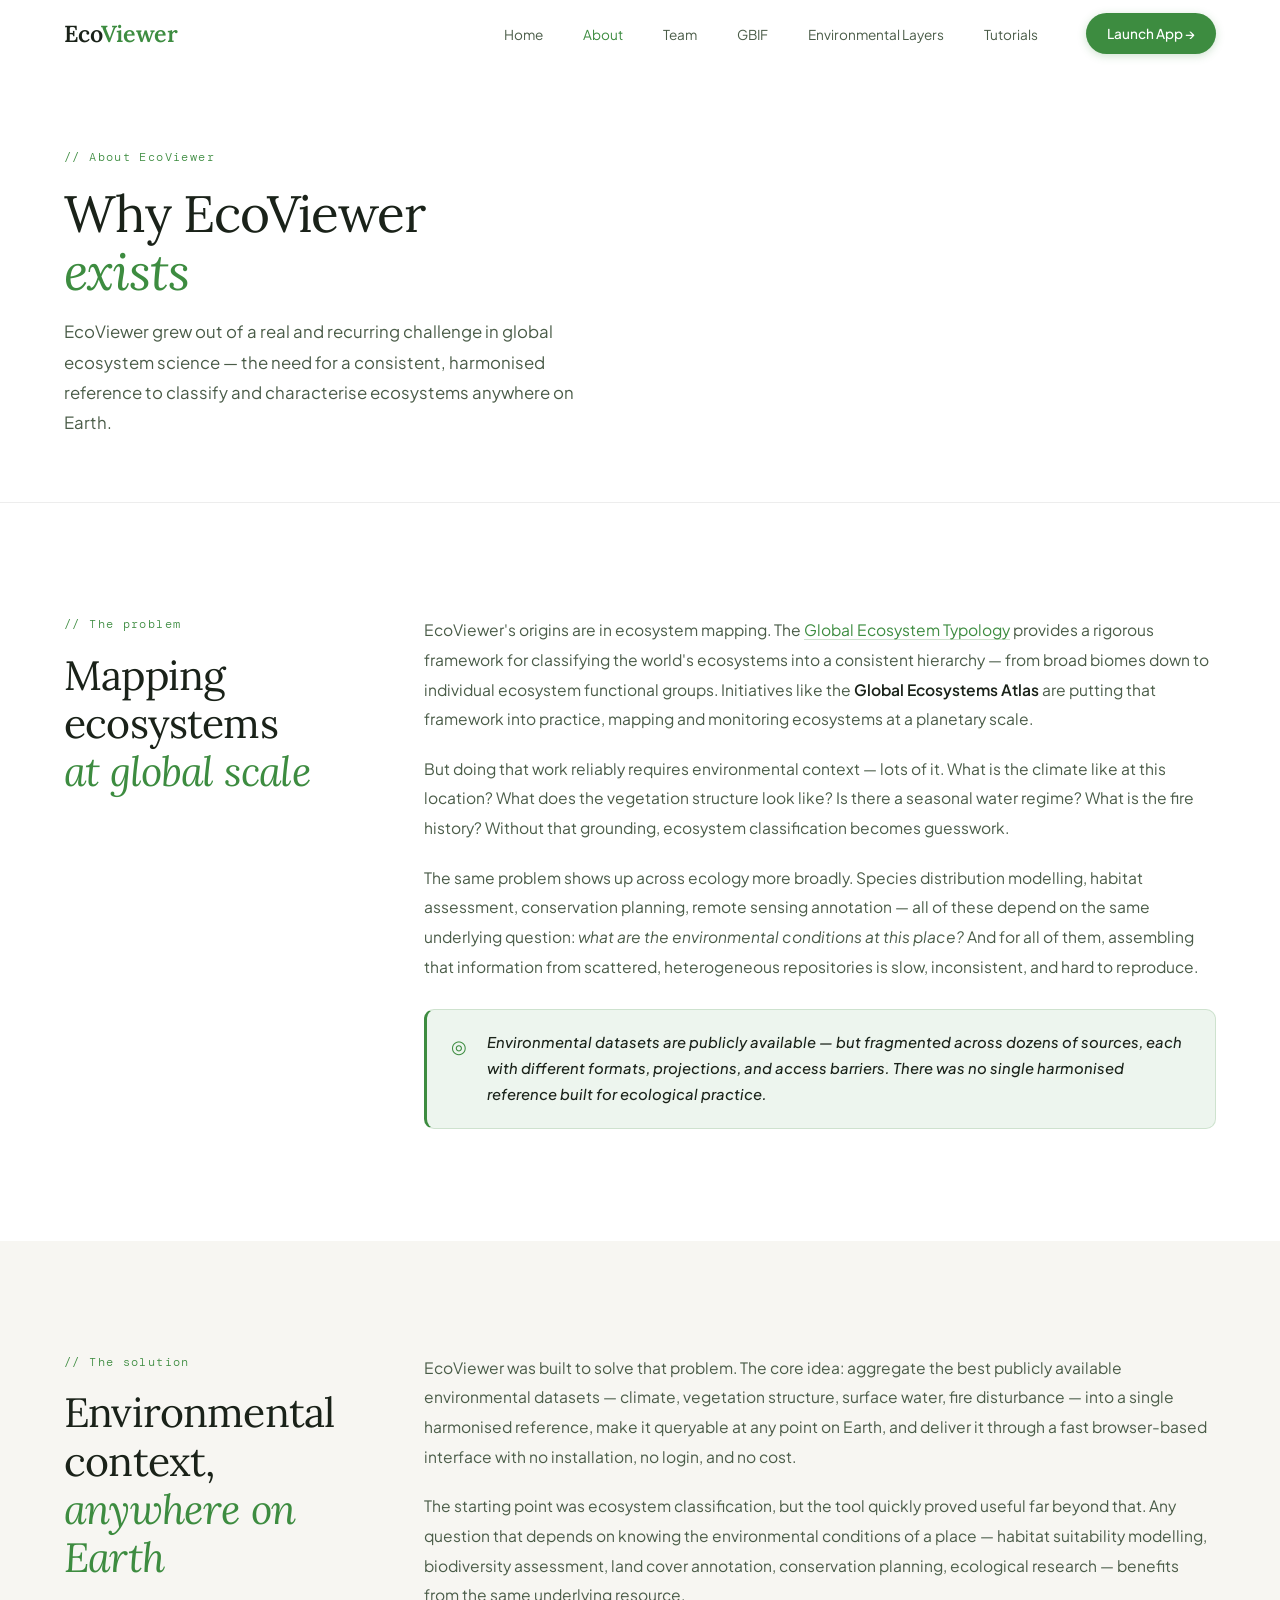
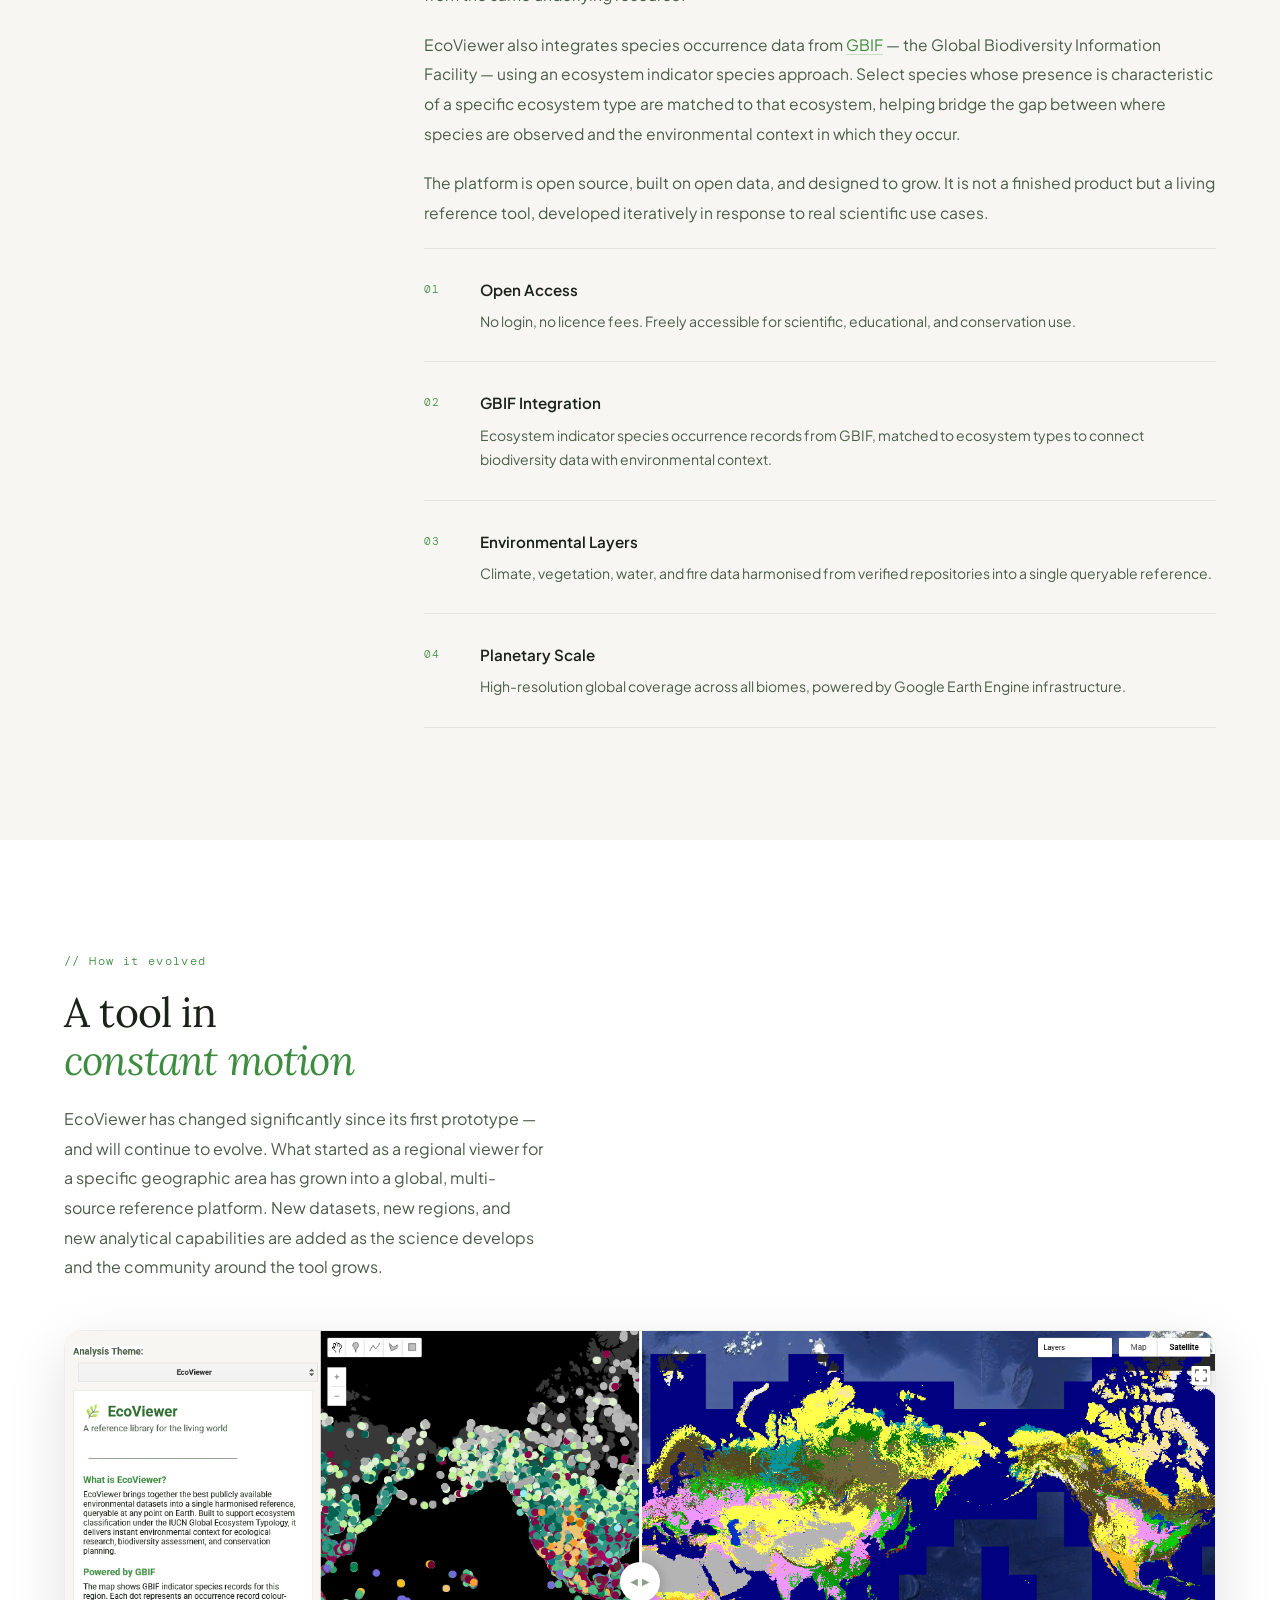
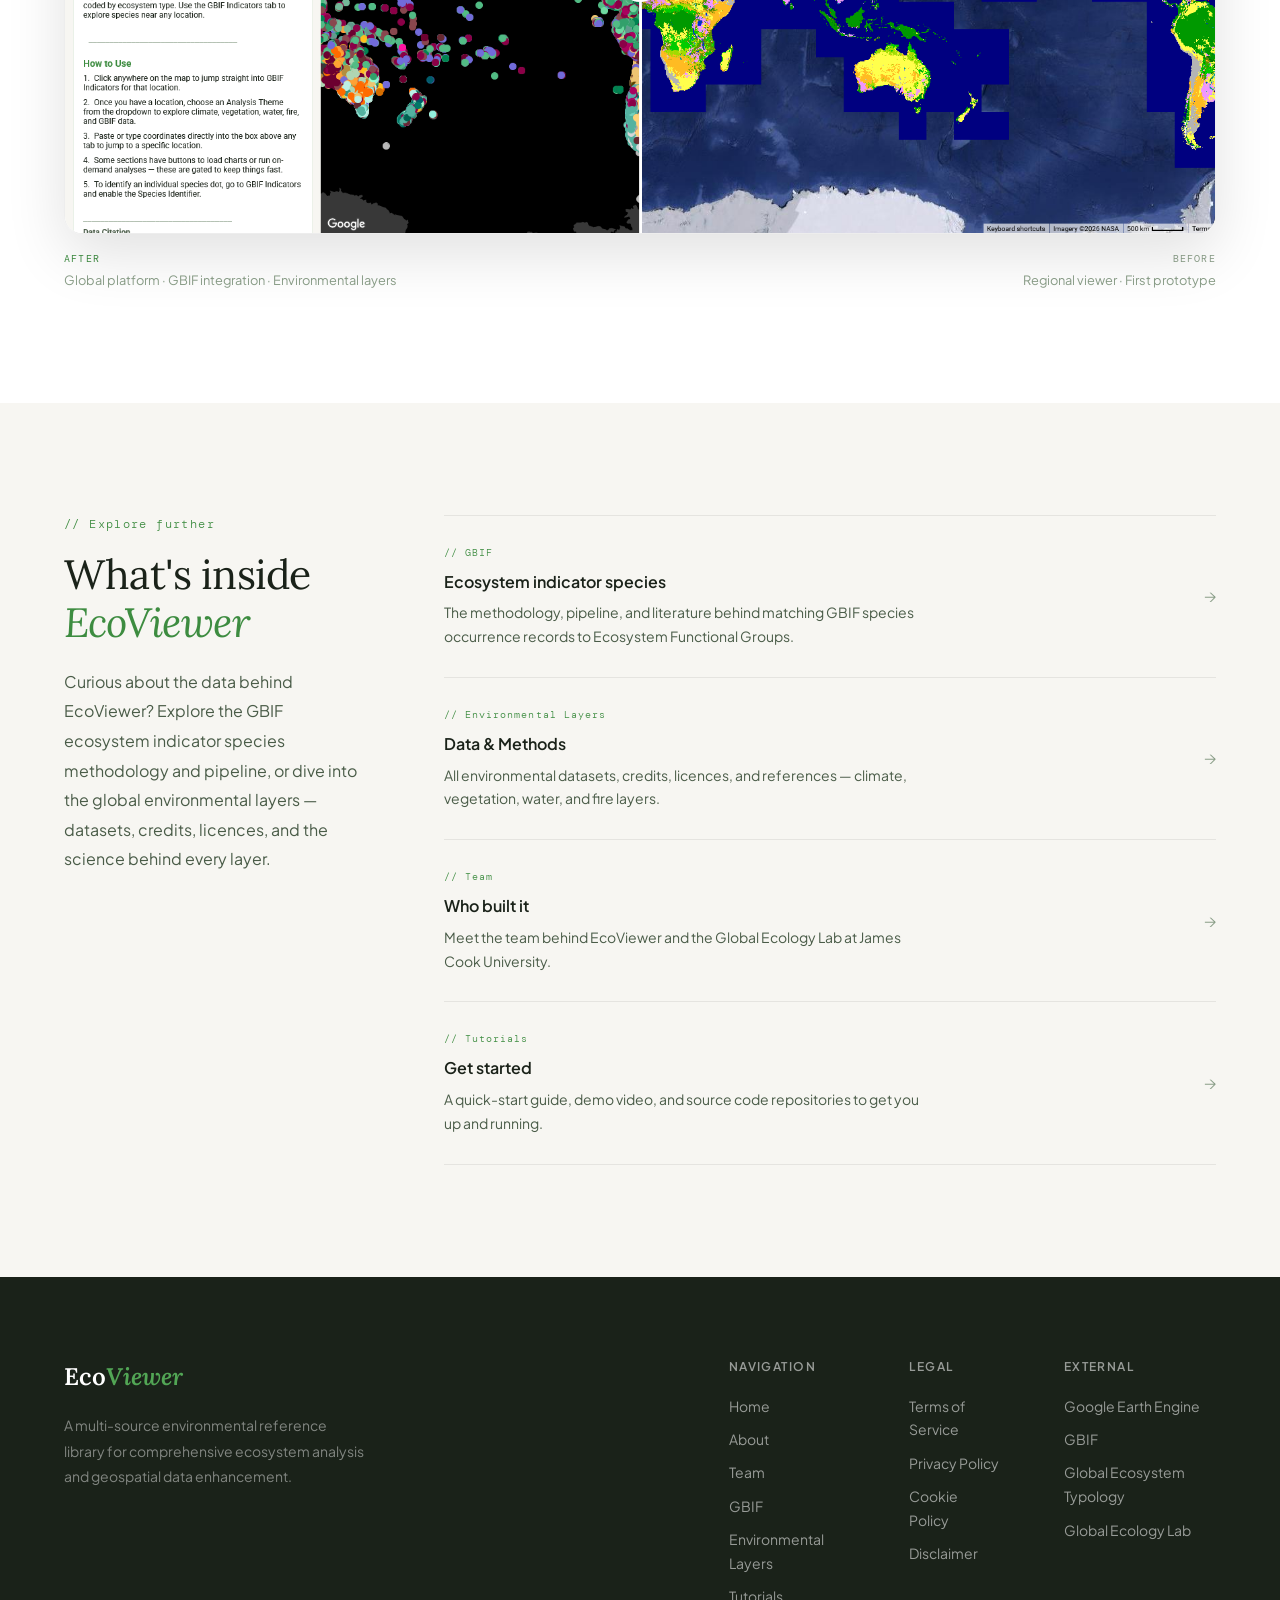
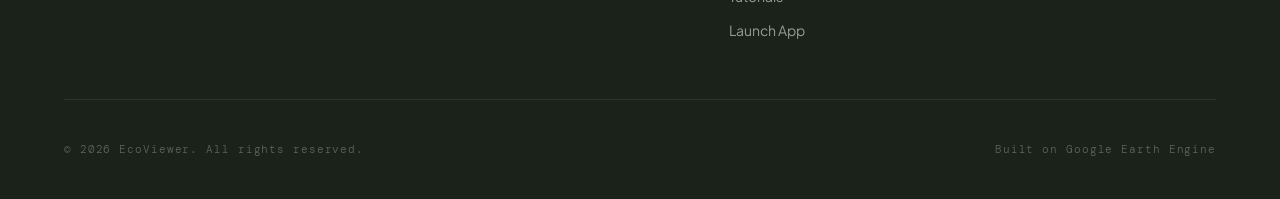
==== commit f04ff3c8: "Updated env layers page + added video link + add favicon" ====
--- a/about/index.html
+++ b/about/index.html
@@ -4,6 +4,7 @@
   <meta charset="UTF-8" />
   <meta name="viewport" content="width=device-width, initial-scale=1.0" />
   <title>About — EcoViewer</title>
+  <link rel="icon" type="image/png" href="img/favicon.png">
   <link rel="preconnect" href="https://fonts.googleapis.com" />
   <link rel="preconnect" href="https://fonts.gstatic.com" crossorigin />
   <link href="https://fonts.googleapis.com/css2?family=Plus+Jakarta+Sans:ital,wght@0,300;0,400;0,500;0,600;1,400&family=Lora:ital,wght@0,400;0,600;1,400;1,600&family=DM+Mono:wght@300;400&display=swap" rel="stylesheet" />
--- a/style.css
+++ b/style.css
@@ -1237,80 +1237,187 @@
 }
 
 /* ============================================================
-   RESOURCES PAGE
-   ============================================================ */
-.res-structure { background: var(--surface); }
-.res-structure-text {
-  flex: 0 0 320px;
-  position: sticky;
-  top: calc(var(--nav-h) + 2rem);
-}
-.res-tabs { flex: 1; display: flex; flex-direction: column; gap: 0; }
-.res-tab { padding: 1.75rem 0; border-bottom: 1px solid var(--border2); }
-.res-tab:first-child { border-top: 1px solid var(--border2); }
-.res-tab-header { display: flex; align-items: baseline; gap: 1rem; margin-bottom: 0.6rem; }
-.res-tab-num { font-family: var(--mono); font-size: 0.68rem; color: var(--green); letter-spacing: 0.12em; flex-shrink: 0; }
-.res-tab h3 { font-family: var(--sans); font-size: 1rem; font-weight: 600; color: var(--text); }
-.res-tab p { font-size: 0.9rem; color: var(--text2); font-weight: 400; line-height: 1.8; margin-bottom: 0.9rem; }
-.res-tab-tags { display: flex; flex-wrap: wrap; gap: 0.4rem; }
-.res-tab-tags span {
+   ENVIRONMENTAL LAYERS PAGE
+   ============================================================ */
+
+/* Intro section */
+.el-intro { background: var(--surface); }
+.el-intro-inner {
+  max-width: 1200px;
+  margin: 0 auto;
+  display: flex;
+  gap: 5rem;
+  align-items: flex-start;
+}
+.el-intro-text { flex: 1; position: sticky; top: calc(var(--nav-h) + 2rem); }
+.el-tabs { flex: 1; display: flex; flex-direction: column; gap: 0; }
+.el-tab { padding: 1.25rem 0; border-bottom: 1px solid var(--border2); }
+.el-tab:first-child { border-top: 1px solid var(--border2); }
+.el-tab-header { display: flex; align-items: baseline; gap: 1rem; margin-bottom: 0.35rem; }
+.el-tab-num { font-family: var(--mono); font-size: 0.68rem; color: var(--green); letter-spacing: 0.12em; flex-shrink: 0; }
+.el-tab h3 { font-family: var(--sans); font-size: 0.95rem; font-weight: 600; color: var(--text); }
+.el-tab p { font-size: 0.875rem; color: var(--text2); font-weight: 400; line-height: 1.75; }
+
+@media (max-width: 1024px) {
+  .el-intro-inner { flex-direction: column; gap: 3rem; }
+  .el-intro-text { position: static; }
+}
+
+/* Thematic section shared layout */
+.el-section {
+  padding: 7rem 4rem;
+}
+.el-section-inner {
+  max-width: 1200px;
+  margin: 0 auto;
+  display: flex;
+  gap: 4rem;
+  align-items: flex-start;
+}
+.el-section-inner--reverse { flex-direction: row-reverse; }
+
+.el-section-content { flex: 1; min-width: 0; }
+.el-section-content .section-tag { margin-bottom: 0.75rem; }
+.el-section-content .section-title { margin-bottom: 1rem; }
+.el-section-body {
+  font-size: 0.95rem;
+  color: var(--text2);
+  font-weight: 400;
+  line-height: 1.875;
+  margin-bottom: 0.85rem;
+}
+.el-section-body a {
+  color: var(--green);
+  text-decoration: none;
+  border-bottom: 1px solid rgba(61,140,64,0.25);
+  transition: color 0.2s;
+}
+.el-section-body a:hover { color: var(--green3); }
+.el-section-body strong { color: var(--text); font-weight: 600; }
+.el-section-body em { font-style: italic; }
+
+/* Dataset reference card */
+.el-ref-card {
+  margin-top: 1.75rem;
+  border: 1px solid var(--border2);
+  border-radius: var(--radius-lg);
+  overflow: hidden;
+}
+.el-overview .el-ref-card,
+.el-vegetation .el-ref-card,
+.el-fire .el-ref-card { background: var(--surface); }
+.el-climate .el-ref-card,
+.el-water .el-ref-card { background: var(--bg); }
+.el-ref-card-header {
+  padding: 0.75rem 1.25rem;
+  background: var(--bg2);
+  border-bottom: 1px solid var(--border2);
+  font-family: var(--mono);
+  font-size: 0.65rem;
+  color: var(--text3);
+  letter-spacing: 0.1em;
+  text-transform: uppercase;
+}
+.el-ref-item {
+  display: flex;
+  align-items: flex-start;
+  gap: 1rem;
+  padding: 0.9rem 1.25rem;
+  border-bottom: 1px solid var(--border2);
+}
+.el-ref-item:last-child { border-bottom: none; }
+.el-ref-name {
+  flex: 1;
+  font-family: var(--sans);
+  font-size: 0.82rem;
+  font-weight: 500;
+  color: var(--text);
+  line-height: 1.4;
+}
+.el-ref-name span {
+  display: block;
   font-family: var(--mono);
   font-size: 0.62rem;
+  font-weight: 400;
+  color: var(--text3);
+  letter-spacing: 0.05em;
+  margin-top: 0.15rem;
+}
+.el-ref-links {
+  display: flex;
+  gap: 0.5rem;
+  flex-shrink: 0;
+  flex-wrap: wrap;
+  justify-content: flex-end;
+}
+.el-ref-links a {
+  font-family: var(--mono);
+  font-size: 0.65rem;
+  color: var(--green);
+  text-decoration: none;
+  letter-spacing: 0.04em;
+  white-space: nowrap;
+  transition: color 0.2s;
+}
+.el-ref-links a:hover { color: var(--green3); }
+.el-ref-badge {
+  font-family: var(--mono);
+  font-size: 0.58rem;
   color: var(--green3);
   background: var(--green-dim);
   border: 1px solid rgba(61,140,64,0.15);
-  padding: 0.2rem 0.65rem;
+  padding: 0.15rem 0.5rem;
   border-radius: 100px;
-  letter-spacing: 0.06em;
-}
-
-@media (max-width: 1024px) { .res-structure-text { position: static; flex: none; } }
-
-/* GBIF + environmental layers sections */
-.res-gbif { background: var(--bg); }
-.res-datasets { background: var(--bg); }
-
-.res-table-wrap { max-width: 1200px; margin: 0 auto; }
-.res-section-header { max-width: 560px; margin-bottom: 3rem; }
-
-/* GBIF two-column header with callout */
-.res-gbif-header { display: flex; gap: 3rem; align-items: flex-start; margin-bottom: 3rem; }
-.res-gbif-text {
-  flex: 1;
+  letter-spacing: 0.05em;
+  white-space: nowrap;
+  align-self: center;
+}
+
+/* Image panel */
+.el-section-image {
+  flex: 0 0 420px;
   position: sticky;
   top: calc(var(--nav-h) + 2rem);
 }
-.res-gbif-text .section-body a {
-  color: var(--green);
-  text-decoration: none;
-  border-bottom: 1px solid rgba(61,140,64,0.25);
-  transition: color 0.2s, border-color 0.2s;
-}
-.res-gbif-text .section-body a:hover { color: var(--green3); border-color: var(--green3); }
-.res-gbif-callout { flex: 1; display: flex; flex-direction: column; gap: 0; }
-.res-gbif-callout-block {
-  background: var(--surface);
+.el-section-image img {
+  width: 100%;
+  border-radius: var(--radius-lg);
   border: 1px solid var(--border2);
-  border-radius: var(--radius);
-  padding: 1.25rem 1.5rem;
-  border-left: 3px solid var(--green);
-}
-.res-gbif-callout-block + .res-gbif-callout-block { margin-top: 1rem; }
-.res-callout-label { font-family: var(--mono); font-size: 0.65rem; color: var(--green); letter-spacing: 0.1em; margin-bottom: 0.65rem; }
-.res-callout-body { font-size: 0.875rem; color: var(--text2); font-weight: 400; line-height: 1.8; }
-.res-callout-body a {
-  color: var(--green);
-  text-decoration: none;
-  border-bottom: 1px solid rgba(61,140,64,0.25);
-  transition: color 0.2s;
-}
-.res-callout-body a:hover { color: var(--green3); }
-.res-callout-body strong { color: var(--text); font-weight: 600; }
-.res-callout-body em { font-style: italic; }
+  box-shadow: var(--shadow-md);
+  display: block;
+}
+.el-image-caption {
+  font-family: var(--mono);
+  font-size: 0.62rem;
+  color: var(--text3);
+  letter-spacing: 0.06em;
+  margin-top: 0.6rem;
+  text-align: center;
+}
+
+/* Alternating backgrounds */
+.el-overview   { background: var(--bg); }
+.el-climate    { background: var(--surface); }
+.el-vegetation { background: var(--bg); }
+.el-water      { background: var(--surface); }
+.el-fire       { background: var(--bg); }
+.el-cite-note  { background: var(--surface); }
+
+/* Cite note at bottom */
+.el-cite-note {
+  margin: 0 auto;
+  font-size: 0.85rem;
+  color: var(--text3);
+  font-weight: 400;
+  line-height: 1.75;
+}
+.el-cite-note a { color: var(--green); text-decoration: none; }
+.el-cite-note a:hover { color: var(--green3); }
 
 @media (max-width: 1024px) {
-  .res-gbif-header { flex-direction: column; }
-  .res-gbif-text { position: static; }
+  .el-section { padding: 5rem 2rem; }
+  .el-section-inner { flex-direction: column !important; gap: 3rem; }
+  .el-section-image { position: static; flex: none; width: 100%; }
 }
 
 /* ============================================================
@@ -1530,4 +1637,4 @@
 @media (max-width: 600px) {
   .footer-links { gap: 2rem; flex-wrap: wrap; }
   .what-cards { grid-template-columns: 1fr; }
-}
+}
